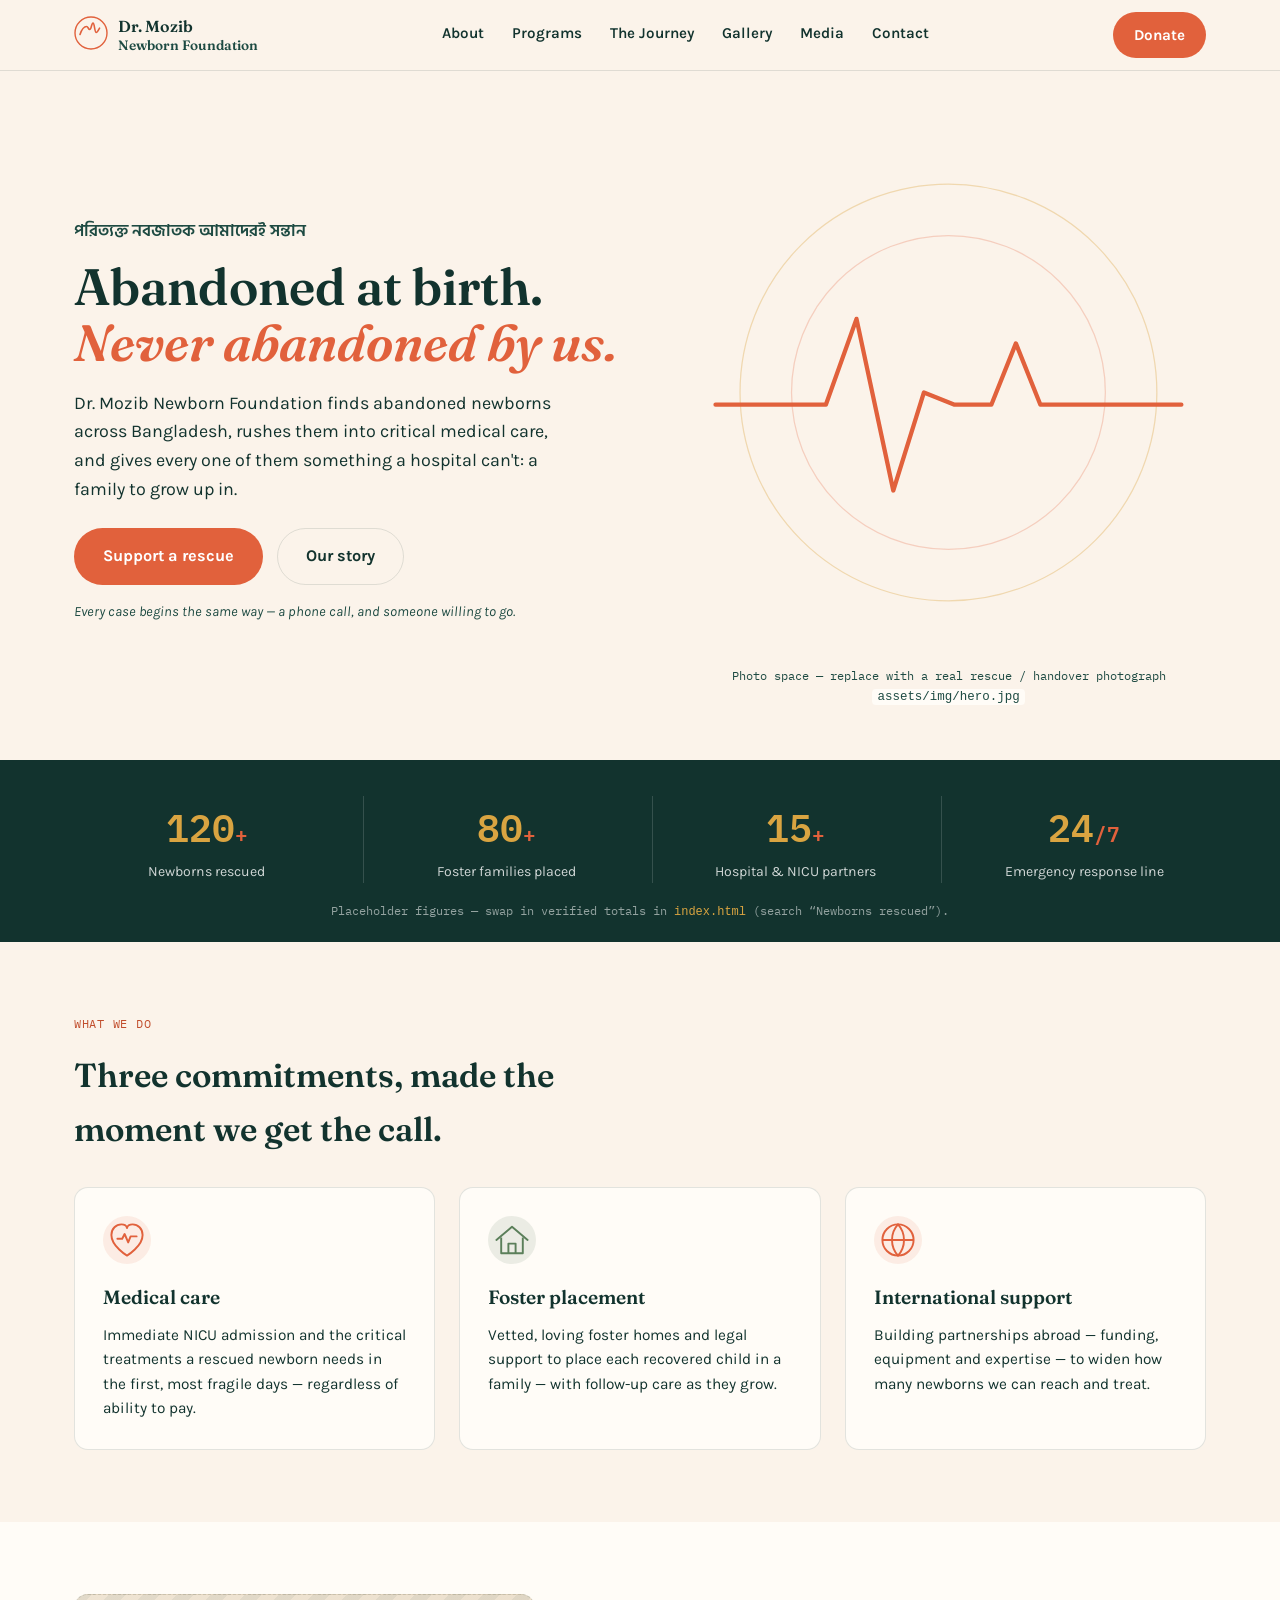
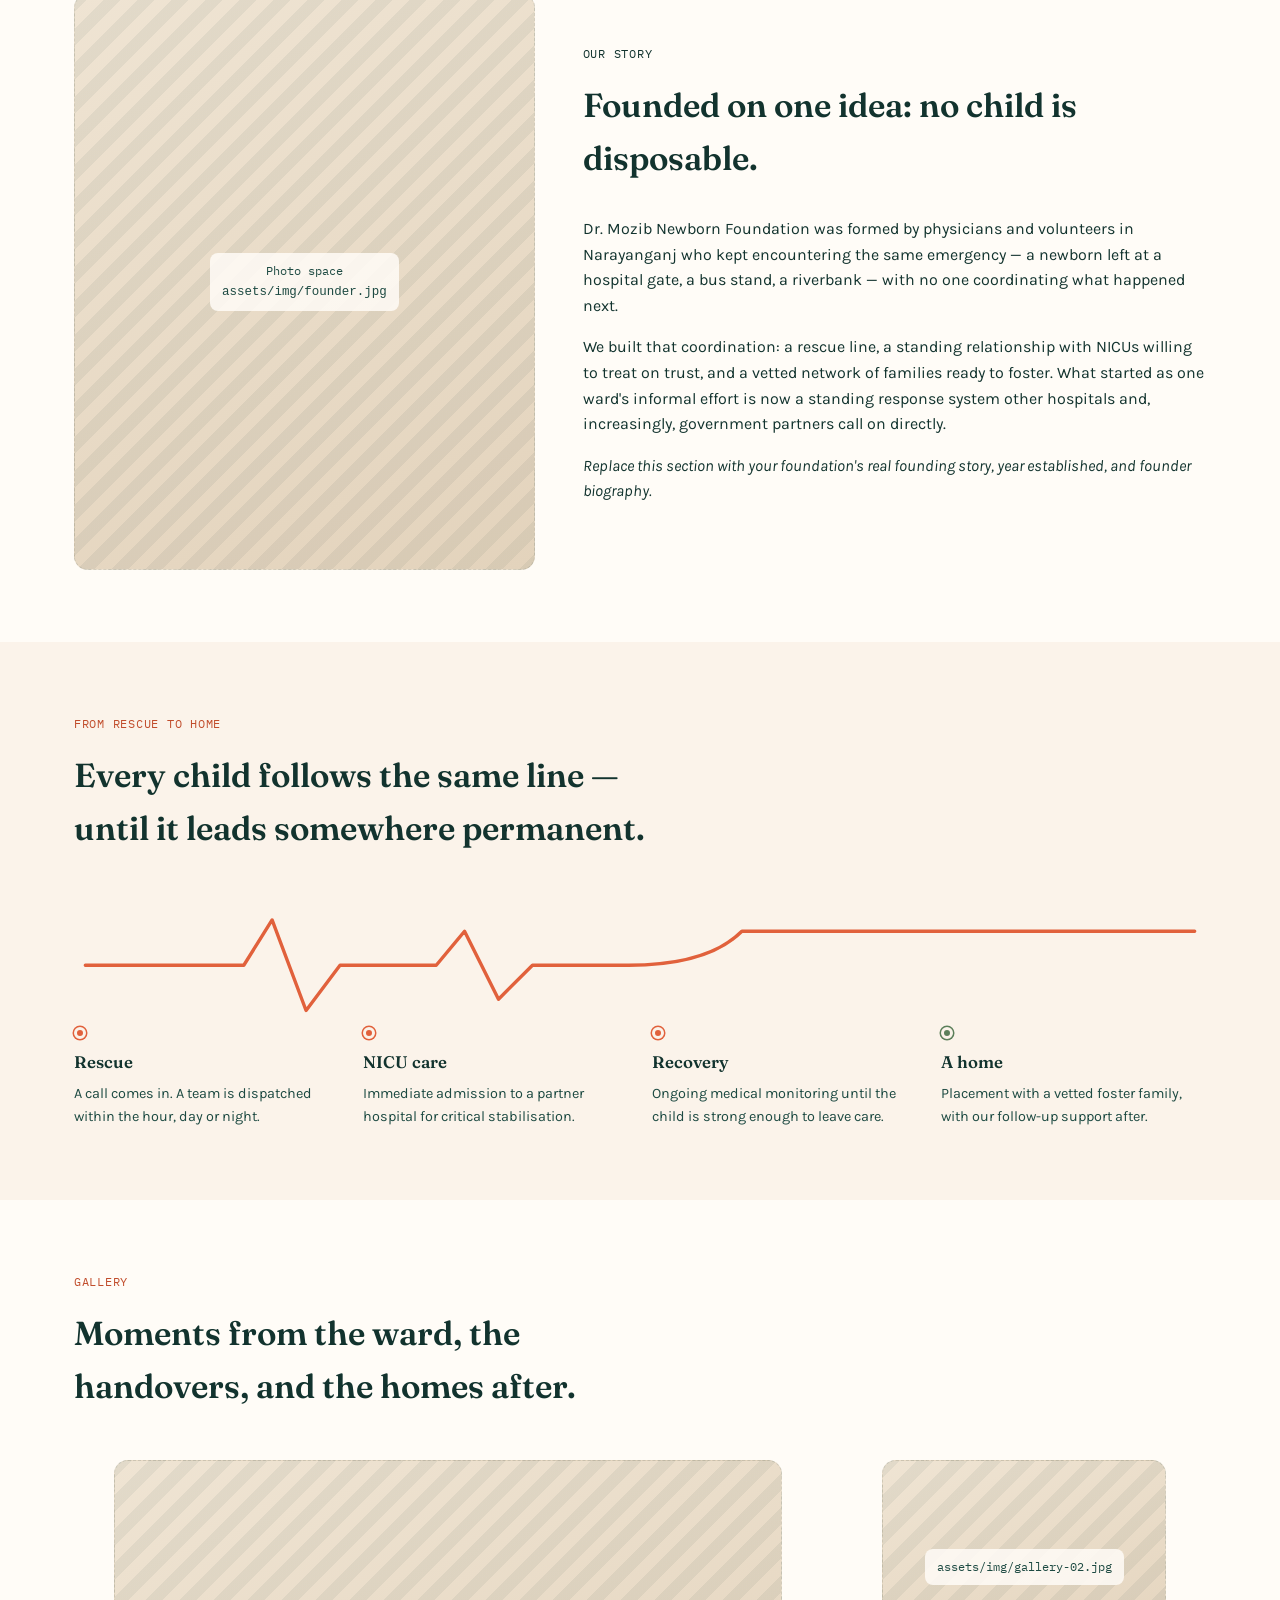
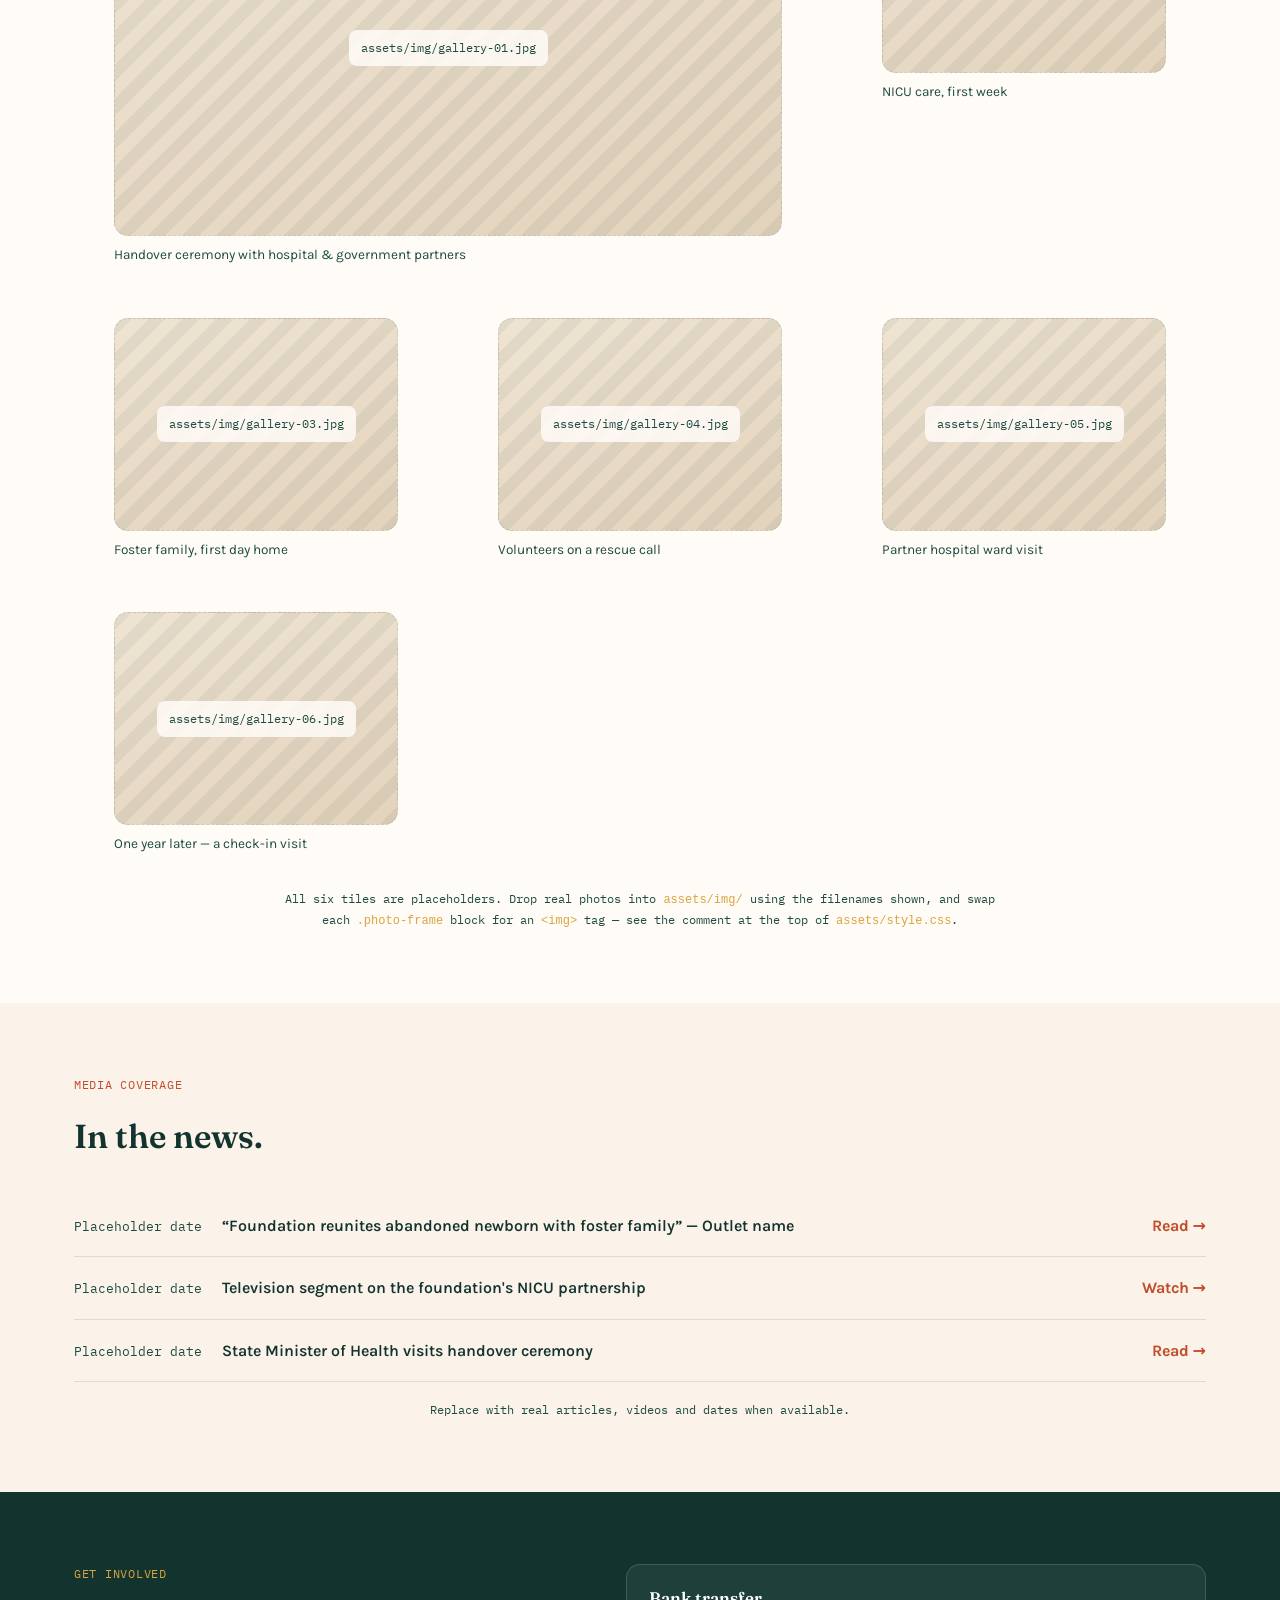
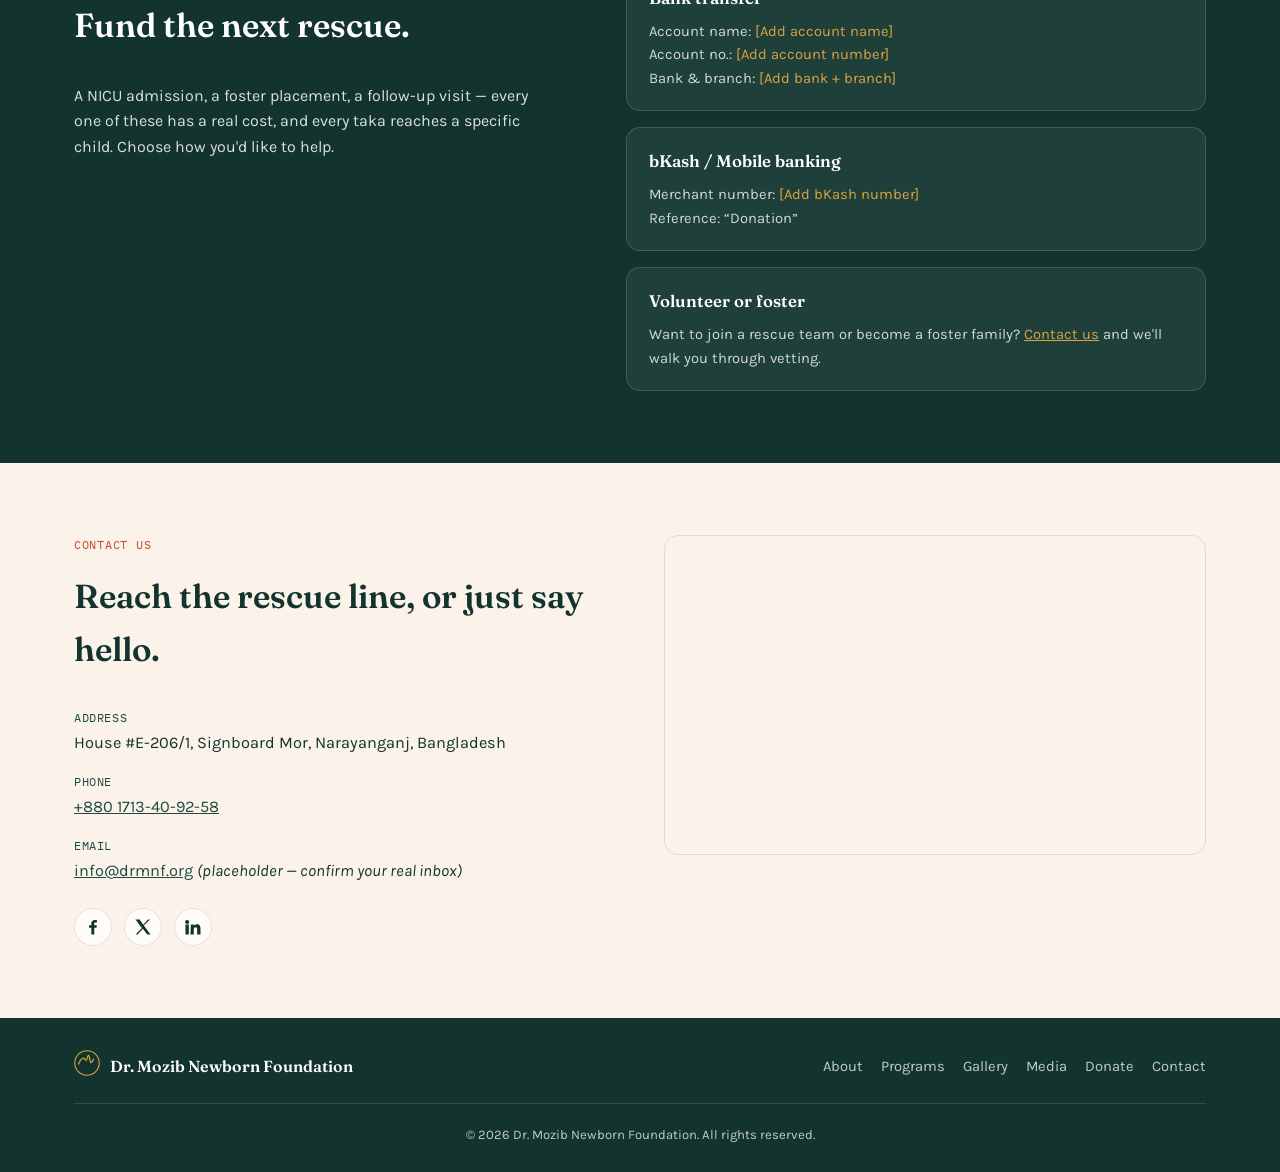
==== index.html @ 7a746a33 "Initial site for Dr. Mozib Newborn Foundation Static single-page site: hero, programs, story, rescue" ====
<!DOCTYPE html>
<html lang="en">
<head>
<meta charset="UTF-8">
<meta name="viewport" content="width=device-width, initial-scale=1.0">
<title>Dr. Mozib Newborn Foundation | Rescue. Care. Home.</title>
<meta name="description" content="Dr. Mozib Newborn Foundation rescues abandoned newborns in Bangladesh, provides critical medical care, and places every child with a loving foster family.">
<link rel="icon" href="data:image/svg+xml,<svg xmlns=%22http://www.w3.org/2000/svg%22 viewBox=%220 0 100 100%22><text y=%22.9em%22 font-size=%2290%22>💛</text></svg>">
<link rel="preconnect" href="https://fonts.googleapis.com">
<link rel="preconnect" href="https://fonts.gstatic.com" crossorigin>
<link href="https://fonts.googleapis.com/css2?family=Fraunces:ital,opsz,wght@0,9..144,400;0,9..144,500;0,9..144,600;1,9..144,500;1,9..144,600&family=Karla:wght@400;500;600;700&family=IBM+Plex+Mono:wght@500;600&family=Hind+Siliguri:wght@400;600&display=swap" rel="stylesheet">
<link rel="stylesheet" href="assets/style.css">
</head>
<body>

<a class="skip-link" href="#main">Skip to content</a>

<header class="site-header" id="top">
  <div class="wrap header-inner">
    <a class="brand" href="#top">
      <span class="brand-mark" aria-hidden="true">
        <svg width="34" height="34" viewBox="0 0 34 34" fill="none">
          <circle cx="17" cy="17" r="16" stroke="currentColor" stroke-width="1.4"/>
          <path d="M6 18.5c2-6 5-8 6.6-8 1.6 0 1.6 3 3.2 3s1.6-6.4 3.2-6.4 1.6 9.4 3.2 9.4c1.2 0 2-1.8 3.4-4.4" stroke="currentColor" stroke-width="1.6" stroke-linecap="round" stroke-linejoin="round" fill="none"/>
        </svg>
      </span>
      <span class="brand-text">Dr. Mozib<br><em>Newborn Foundation</em></span>
    </a>

    <nav class="main-nav" id="main-nav" aria-label="Primary">
      <a href="#about">About</a>
      <a href="#programs">Programs</a>
      <a href="#journey">The Journey</a>
      <a href="#gallery">Gallery</a>
      <a href="#press">Media</a>
      <a href="#contact">Contact</a>
    </nav>

    <div class="header-cta">
      <a href="#donate" class="btn btn-ember">Donate</a>
      <button class="nav-toggle" id="navToggle" aria-expanded="false" aria-controls="main-nav" aria-label="Toggle menu">
        <span></span><span></span><span></span>
      </button>
    </div>
  </div>
</header>

<main id="main">

  <!-- HERO -->
  <section class="hero">
    <div class="wrap hero-grid">
      <div class="hero-copy">
        <p class="eyebrow bn">পরিত্যক্ত নবজাতক আমাদেরই সন্তান</p>
        <h1>Abandoned at birth.<br><em>Never abandoned by us.</em></h1>
        <p class="hero-lede">
          Dr. Mozib Newborn Foundation finds abandoned newborns across Bangladesh,
          rushes them into critical medical care, and gives every one of them
          something a hospital can't: a family to grow up in.
        </p>
        <div class="hero-actions">
          <a href="#donate" class="btn btn-ember btn-lg">Support a rescue</a>
          <a href="#about" class="btn btn-ghost btn-lg">Our story</a>
        </div>
        <p class="hero-note">Every case begins the same way — a phone call, and someone willing to go.</p>
      </div>

      <div class="hero-art" aria-hidden="true">
        <svg class="pulse-art" viewBox="0 0 420 420" fill="none">
          <circle cx="210" cy="210" r="170" class="pulse-ring pulse-ring--outer"/>
          <circle cx="210" cy="210" r="128" class="pulse-ring pulse-ring--inner"/>
          <path class="pulse-line" d="M20 220 L110 220 L135 150 L165 290 L190 210 L215 220 L245 220 L265 170 L285 220 L400 220"
                fill="none" stroke-width="3.5" stroke-linecap="round" stroke-linejoin="round"/>
        </svg>
        <p class="art-caption">Photo space — replace with a real rescue / handover photograph<br><code>assets/img/hero.jpg</code></p>
      </div>
    </div>
  </section>

  <!-- STATS -->
  <section class="stats-band" aria-label="Impact so far">
    <div class="wrap stats-grid">
      <div class="stat">
        <span class="stat-num">120<small>+</small></span>
        <span class="stat-label">Newborns rescued</span>
      </div>
      <div class="stat">
        <span class="stat-num">80<small>+</small></span>
        <span class="stat-label">Foster families placed</span>
      </div>
      <div class="stat">
        <span class="stat-num">15<small>+</small></span>
        <span class="stat-label">Hospital &amp; NICU partners</span>
      </div>
      <div class="stat">
        <span class="stat-num">24<small>/7</small></span>
        <span class="stat-label">Emergency response line</span>
      </div>
    </div>
    <p class="stats-disclaimer">Placeholder figures — swap in verified totals in <code>index.html</code> (search “Newborns rescued”).</p>
  </section>

  <!-- PROGRAMS -->
  <section class="section" id="programs">
    <div class="wrap">
      <p class="eyebrow">What we do</p>
      <h2 class="section-title">Three commitments, made the moment we get the call.</h2>

      <div class="card-grid">
        <article class="card">
          <span class="card-icon" aria-hidden="true">
            <svg viewBox="0 0 40 40" fill="none"><path d="M20 33s-13-7.8-13-17.2C7 10.4 11 7 15.3 7c2.3 0 4.3 1.1 4.7 3 .4-1.9 2.4-3 4.7-3C29 7 33 10.4 33 15.8 33 25.2 20 33 20 33z" stroke="currentColor" stroke-width="1.6" stroke-linejoin="round"/><path d="M12 19h4l2-4 3 7 2-5h5" stroke="currentColor" stroke-width="1.6" stroke-linecap="round" stroke-linejoin="round"/></svg>
          </span>
          <h3>Medical care</h3>
          <p>Immediate NICU admission and the critical treatments a rescued newborn needs in the first, most fragile days — regardless of ability to pay.</p>
        </article>

        <article class="card card--foster">
          <span class="card-icon" aria-hidden="true">
            <svg viewBox="0 0 40 40" fill="none"><path d="M7 20 20 9l13 11" stroke="currentColor" stroke-width="1.6" stroke-linecap="round" stroke-linejoin="round"/><path d="M11 18v13h18V18" stroke="currentColor" stroke-width="1.6" stroke-linejoin="round"/><path d="M17 31v-8h6v8" stroke="currentColor" stroke-width="1.6" stroke-linejoin="round"/></svg>
          </span>
          <h3>Foster placement</h3>
          <p>Vetted, loving foster homes and legal support to place each recovered child in a family — with follow-up care as they grow.</p>
        </article>

        <article class="card">
          <span class="card-icon" aria-hidden="true">
            <svg viewBox="0 0 40 40" fill="none"><circle cx="20" cy="20" r="13" stroke="currentColor" stroke-width="1.6"/><path d="M7 20h26M20 7c3.3 3.6 5 8.1 5 13s-1.7 9.4-5 13c-3.3-3.6-5-8.1-5-13s1.7-9.4 5-13z" stroke="currentColor" stroke-width="1.6"/></svg>
          </span>
          <h3>International support</h3>
          <p>Building partnerships abroad — funding, equipment and expertise — to widen how many newborns we can reach and treat.</p>
        </article>
      </div>
    </div>
  </section>

  <!-- ABOUT -->
  <section class="section section--tint" id="about">
    <div class="wrap about-grid">
      <div class="about-art" aria-hidden="true">
        <div class="photo-frame">
          <span class="photo-frame-label">Photo space<br><code>assets/img/founder.jpg</code></span>
        </div>
      </div>
      <div class="about-copy">
        <p class="eyebrow">Our story</p>
        <h2 class="section-title">Founded on one idea: no child is disposable.</h2>
        <p>Dr. Mozib Newborn Foundation was formed by physicians and volunteers in Narayanganj who kept
          encountering the same emergency — a newborn left at a hospital gate, a bus stand, a riverbank —
          with no one coordinating what happened next.</p>
        <p>We built that coordination: a rescue line, a standing relationship with NICUs willing to treat
          on trust, and a vetted network of families ready to foster. What started as one ward's informal
          effort is now a standing response system other hospitals and, increasingly, government partners
          call on directly.</p>
        <p><em>Replace this section with your foundation's real founding story, year established, and
          founder biography.</em></p>
      </div>
    </div>
  </section>

  <!-- THE JOURNEY (signature element) -->
  <section class="section journey" id="journey">
    <div class="wrap">
      <p class="eyebrow">From rescue to home</p>
      <h2 class="section-title">Every child follows the same line — until it leads somewhere permanent.</h2>
    </div>

    <div class="journey-rail-wrap wrap">
      <svg class="journey-rail" id="journeyRail" viewBox="0 0 1000 140" preserveAspectRatio="none" aria-hidden="true">
        <path id="journeyPath" d="M10 70
          L 150 70
          L 175 30 L 205 110 L 235 70
          L 320 70
          L 345 40 L 375 100 L 405 70
          L 490 70
          Q 560 70 590 40
          L 990 40"
          fill="none" stroke-width="3" stroke-linecap="round" stroke-linejoin="round"/>
      </svg>

      <ol class="journey-steps">
        <li class="journey-step" data-step="1">
          <span class="journey-dot"></span>
          <h3>Rescue</h3>
          <p>A call comes in. A team is dispatched within the hour, day or night.</p>
        </li>
        <li class="journey-step" data-step="2">
          <span class="journey-dot"></span>
          <h3>NICU care</h3>
          <p>Immediate admission to a partner hospital for critical stabilisation.</p>
        </li>
        <li class="journey-step" data-step="3">
          <span class="journey-dot"></span>
          <h3>Recovery</h3>
          <p>Ongoing medical monitoring until the child is strong enough to leave care.</p>
        </li>
        <li class="journey-step journey-step--home" data-step="4">
          <span class="journey-dot"></span>
          <h3>A home</h3>
          <p>Placement with a vetted foster family, with our follow-up support after.</p>
        </li>
      </ol>
    </div>
  </section>

  <!-- GALLERY -->
  <section class="section section--tint" id="gallery">
    <div class="wrap">
      <p class="eyebrow">Gallery</p>
      <h2 class="section-title">Moments from the ward, the handovers, and the homes after.</h2>

      <div class="gallery-grid">
        <figure class="gallery-item gallery-item--wide">
          <div class="photo-frame"><span class="photo-frame-label">assets/img/gallery-01.jpg</span></div>
          <figcaption>Handover ceremony with hospital &amp; government partners</figcaption>
        </figure>
        <figure class="gallery-item">
          <div class="photo-frame"><span class="photo-frame-label">assets/img/gallery-02.jpg</span></div>
          <figcaption>NICU care, first week</figcaption>
        </figure>
        <figure class="gallery-item">
          <div class="photo-frame"><span class="photo-frame-label">assets/img/gallery-03.jpg</span></div>
          <figcaption>Foster family, first day home</figcaption>
        </figure>
        <figure class="gallery-item">
          <div class="photo-frame"><span class="photo-frame-label">assets/img/gallery-04.jpg</span></div>
          <figcaption>Volunteers on a rescue call</figcaption>
        </figure>
        <figure class="gallery-item">
          <div class="photo-frame"><span class="photo-frame-label">assets/img/gallery-05.jpg</span></div>
          <figcaption>Partner hospital ward visit</figcaption>
        </figure>
        <figure class="gallery-item">
          <div class="photo-frame"><span class="photo-frame-label">assets/img/gallery-06.jpg</span></div>
          <figcaption>One year later — a check-in visit</figcaption>
        </figure>
      </div>
      <p class="stats-disclaimer">All six tiles are placeholders. Drop real photos into <code>assets/img/</code>
        using the filenames shown, and swap each <code>.photo-frame</code> block for an <code>&lt;img&gt;</code> tag —
        see the comment at the top of <code>assets/style.css</code>.</p>
    </div>
  </section>

  <!-- MEDIA / PRESS -->
  <section class="section" id="press">
    <div class="wrap">
      <p class="eyebrow">Media coverage</p>
      <h2 class="section-title">In the news.</h2>

      <ul class="press-list">
        <li class="press-item">
          <span class="press-date">Placeholder date</span>
          <span class="press-title">“Foundation reunites abandoned newborn with foster family” — Outlet name</span>
          <a href="#" class="press-link">Read →</a>
        </li>
        <li class="press-item">
          <span class="press-date">Placeholder date</span>
          <span class="press-title">Television segment on the foundation's NICU partnership</span>
          <a href="#" class="press-link">Watch →</a>
        </li>
        <li class="press-item">
          <span class="press-date">Placeholder date</span>
          <span class="press-title">State Minister of Health visits handover ceremony</span>
          <a href="#" class="press-link">Read →</a>
        </li>
      </ul>
      <p class="stats-disclaimer">Replace with real articles, videos and dates when available.</p>
    </div>
  </section>

  <!-- DONATE -->
  <section class="donate-band" id="donate">
    <div class="wrap donate-grid">
      <div>
        <p class="eyebrow eyebrow--light">Get involved</p>
        <h2 class="section-title section-title--light">Fund the next rescue.</h2>
        <p class="donate-copy">A NICU admission, a foster placement, a follow-up visit — every one of these
          has a real cost, and every taka reaches a specific child. Choose how you'd like to help.</p>
      </div>
      <div class="donate-options">
        <div class="donate-card">
          <h3>Bank transfer</h3>
          <p>Account name: <em>[Add account name]</em><br>
             Account no.: <em>[Add account number]</em><br>
             Bank &amp; branch: <em>[Add bank + branch]</em></p>
        </div>
        <div class="donate-card">
          <h3>bKash / Mobile banking</h3>
          <p>Merchant number: <em>[Add bKash number]</em><br>
             Reference: “Donation”</p>
        </div>
        <div class="donate-card">
          <h3>Volunteer or foster</h3>
          <p>Want to join a rescue team or become a foster family? <a href="#contact">Contact us</a> and we'll walk you through vetting.</p>
        </div>
      </div>
    </div>
  </section>

  <!-- CONTACT -->
  <section class="section" id="contact">
    <div class="wrap contact-grid">
      <div>
        <p class="eyebrow">Contact us</p>
        <h2 class="section-title">Reach the rescue line, or just say hello.</h2>

        <dl class="contact-list">
          <div>
            <dt>Address</dt>
            <dd>House #E-206/1, Signboard Mor, Narayanganj, Bangladesh</dd>
          </div>
          <div>
            <dt>Phone</dt>
            <dd><a href="tel:+8801713409258">+880 1713-40-92-58</a></dd>
          </div>
          <div>
            <dt>Email</dt>
            <dd><a href="mailto:info@drmnf.org">info@drmnf.org</a> <em>(placeholder — confirm your real inbox)</em></dd>
          </div>
        </dl>

        <div class="social-row" aria-label="Social media">
          <a href="#" aria-label="Facebook" class="social-icon"><svg viewBox="0 0 24 24" width="20" height="20"><path fill="currentColor" d="M13.5 21v-8h2.7l.4-3.1h-3.1V8c0-.9.25-1.5 1.55-1.5H16.7V3.7C16.4 3.66 15.4 3.6 14.2 3.6c-2.5 0-4.2 1.5-4.2 4.3V9.9H7.3V13h2.7v8h3.5z"/></svg></a>
          <a href="#" aria-label="Twitter / X" class="social-icon"><svg viewBox="0 0 24 24" width="20" height="20"><path fill="currentColor" d="M3 3l7.6 10.1L3.2 21h2.3l6.4-6.9L17 21h4l-8-10.7L20.4 3h-2.3l-5.9 6.4L8 3H3z"/></svg></a>
          <a href="#" aria-label="LinkedIn" class="social-icon"><svg viewBox="0 0 24 24" width="20" height="20"><path fill="currentColor" d="M4.98 3.5a2.5 2.5 0 11-.02 5 2.5 2.5 0 01.02-5zM3 9h4v12H3zM9.5 9H13v1.7h.05c.5-.9 1.7-1.9 3.5-1.9 3.7 0 4.45 2.4 4.45 5.6V21h-4v-5.7c0-1.35-.02-3.1-1.9-3.1-1.9 0-2.2 1.5-2.2 3v5.8h-4z"/></svg></a>
        </div>
      </div>

      <div class="map-frame">
        <iframe title="Map location" loading="lazy"
          src="https://www.openstreetmap.org/export/embed.html?bbox=90.48%2C23.60%2C90.52%2C23.64&layer=mapnik"
          style="border:0;width:100%;height:100%;"></iframe>
      </div>
    </div>
  </section>

</main>

<footer class="site-footer">
  <div class="wrap footer-inner">
    <div class="footer-brand">
      <span class="brand-mark" aria-hidden="true">
        <svg width="26" height="26" viewBox="0 0 34 34" fill="none">
          <circle cx="17" cy="17" r="16" stroke="currentColor" stroke-width="1.4"/>
          <path d="M6 18.5c2-6 5-8 6.6-8 1.6 0 1.6 3 3.2 3s1.6-6.4 3.2-6.4 1.6 9.4 3.2 9.4c1.2 0 2-1.8 3.4-4.4" stroke="currentColor" stroke-width="1.6" stroke-linecap="round" stroke-linejoin="round" fill="none"/>
        </svg>
      </span>
      <span>Dr. Mozib Newborn Foundation</span>
    </div>
    <nav class="footer-nav" aria-label="Footer">
      <a href="#about">About</a>
      <a href="#programs">Programs</a>
      <a href="#gallery">Gallery</a>
      <a href="#press">Media</a>
      <a href="#donate">Donate</a>
      <a href="#contact">Contact</a>
    </nav>
    <p class="footer-copy">© <span id="year"></span> Dr. Mozib Newborn Foundation. All rights reserved.</p>
  </div>
</footer>

<script src="assets/main.js"></script>
</body>
</html>
---- assets/style.css ----
/*
  Dr. Mozib Newborn Foundation — stylesheet
  ------------------------------------------------------------
  To swap a placeholder photo for a real one:
    1. Put the image file in assets/img/ using the filename shown
       in the placeholder label (e.g. assets/img/gallery-01.jpg).
    2. In index.html, replace the whole
         <div class="photo-frame"><span class="photo-frame-label">...</span></div>
       block with:
         <img src="assets/img/gallery-01.jpg" alt="Describe the photo">
    3. Delete the now-unused .photo-frame rules below if you like —
       harmless to leave them in.
  ------------------------------------------------------------
*/

:root {
  /* Color */
  --paper:      #FBF3EA;   /* warm ivory ground */
  --paper-2:    #FFFCF7;   /* card surface, slightly lighter */
  --ink:        #12332E;   /* deep teal — nav, footer, headings */
  --ink-2:      #1D4A42;   /* lighter teal — hover / secondary */
  --ember:      #E1613C;   /* coral — primary CTA */
  --ember-dark: #C14D2C;   /* CTA hover */
  --dawn:       #D9A441;   /* gold — dividers, small highlights */
  --foster:     #5B7F5A;   /* green — used only for foster/family content */
  --charcoal:   #22201D;   /* body text */
  --line:       rgba(18,51,46,0.12);

  /* Type */
  --font-display: 'Fraunces', 'Iowan Old Style', Georgia, serif;
  --font-body: 'Karla', 'Segoe UI', system-ui, sans-serif;
  --font-bn: 'Hind Siliguri', 'Karla', sans-serif;
  --font-mono: 'IBM Plex Mono', ui-monospace, monospace;

  --radius: 14px;
  color-scheme: light;
}

/* ---------- Reset-ish ---------- */
* { box-sizing: border-box; }
html { scroll-behavior: smooth; }
@media (prefers-reduced-motion: reduce) {
  html { scroll-behavior: auto; }
  * { animation-duration: 0.001ms !important; animation-iteration-count: 1 !important; transition-duration: 0.001ms !important; scroll-behavior: auto !important; }
}

body {
  margin: 0;
  background: var(--paper);
  color: var(--charcoal);
  font-family: var(--font-body);
  font-size: 16px;
  line-height: 1.6;
  -webkit-font-smoothing: antialiased;
}

h1, h2, h3 { font-family: var(--font-display); color: var(--ink); margin: 0 0 0.5em; font-weight: 600; }
p { margin: 0 0 1em; }
a { color: var(--ink-2); }
em { font-style: italic; }
img { max-width: 100%; display: block; }

.wrap {
  max-width: 1180px;
  margin: 0 auto;
  padding-inline: 24px;
}

.skip-link {
  position: absolute; left: -999px; top: 0;
  background: var(--ink); color: #fff; padding: 10px 16px; z-index: 200;
}
.skip-link:focus { left: 16px; top: 16px; }

:focus-visible {
  outline: 2.5px solid var(--ember);
  outline-offset: 3px;
}

/* ---------- Buttons ---------- */
.btn {
  display: inline-flex; align-items: center; gap: 8px;
  padding: 10px 20px;
  border-radius: 999px;
  font-family: var(--font-body);
  font-weight: 700;
  font-size: 0.95rem;
  text-decoration: none;
  border: 1.5px solid transparent;
  transition: background 0.18s ease, color 0.18s ease, border-color 0.18s ease, transform 0.18s ease;
}
.btn-lg { padding: 14px 28px; font-size: 1.02rem; }
.btn-ember { background: var(--ember); color: #fff; }
.btn-ember:hover { background: var(--ember-dark); transform: translateY(-1px); }
.btn-ghost { background: transparent; color: var(--ink); border-color: var(--line); }
.btn-ghost:hover { border-color: var(--ink); }

/* ---------- Header ---------- */
.site-header {
  position: sticky; top: 0; z-index: 100;
  background: rgba(251,243,234,0.9);
  backdrop-filter: blur(8px);
  border-bottom: 1px solid var(--line);
}
.header-inner {
  display: flex; align-items: center; justify-content: space-between;
  padding-block: 12px;
  gap: 20px;
}
.brand {
  display: flex; align-items: center; gap: 10px;
  text-decoration: none; color: var(--ink);
  font-family: var(--font-display); font-weight: 600; line-height: 1.15;
}
.brand-mark { color: var(--ember); flex-shrink: 0; }
.brand-text em { font-style: normal; color: var(--ink-2); font-size: 0.85em; }

.main-nav { display: flex; gap: 28px; }
.main-nav a {
  text-decoration: none; color: var(--ink);
  font-weight: 600; font-size: 0.95rem;
  position: relative; padding-bottom: 4px;
}
.main-nav a::after {
  content: ""; position: absolute; left: 0; right: 100%; bottom: 0;
  height: 2px; background: var(--dawn);
  transition: right 0.2s ease;
}
.main-nav a:hover::after { right: 0; }

.header-cta { display: flex; align-items: center; gap: 14px; }
.nav-toggle {
  display: none; flex-direction: column; justify-content: center; gap: 5px;
  width: 38px; height: 38px; border-radius: 8px;
  border: 1.5px solid var(--line); background: transparent; cursor: pointer;
}
.nav-toggle span { display: block; height: 2px; background: var(--ink); border-radius: 2px; }

/* ---------- Hero ---------- */
.hero { padding-block: 64px 40px; }
.hero-grid {
  display: grid; grid-template-columns: 1.05fr 0.95fr;
  gap: 48px; align-items: center;
}
.eyebrow {
  font-family: var(--font-mono); font-size: 0.78rem;
  letter-spacing: 0.06em; text-transform: uppercase;
  color: var(--ember-dark); margin: 0 0 14px;
}
.eyebrow.bn { font-family: var(--font-bn); text-transform: none; letter-spacing: 0; font-size: 1.05rem; color: var(--ink-2); font-weight: 600; }
.eyebrow--light { color: var(--dawn); }

.hero-copy h1 {
  font-size: clamp(2.1rem, 4vw, 3.4rem);
  line-height: 1.08; margin-bottom: 20px;
}
.hero-copy h1 em { font-style: italic; color: var(--ember); }
.hero-lede { font-size: 1.12rem; max-width: 46ch; color: var(--ink); }
.hero-actions { display: flex; gap: 14px; flex-wrap: wrap; margin: 24px 0 16px; }
.hero-note { font-size: 0.88rem; color: var(--ink-2); font-style: italic; }

.hero-art { position: relative; }
.pulse-art { width: 100%; height: auto; color: var(--ink); }
.pulse-ring { stroke: var(--dawn); opacity: 0.35; }
.pulse-ring--inner { stroke: var(--ember); opacity: 0.25; }
.pulse-line { stroke: var(--ember); }
.art-caption {
  text-align: center; font-size: 0.78rem; color: var(--ink-2);
  margin-top: 8px; font-family: var(--font-mono);
}
.art-caption code { background: var(--paper-2); padding: 1px 5px; border-radius: 4px; }

/* ---------- Stats ---------- */
.stats-band { background: var(--ink); color: #fff; padding-block: 36px 20px; }
.stats-grid {
  display: grid; grid-template-columns: repeat(4, 1fr);
  gap: 24px; text-align: center;
}
.stat { border-left: 1px solid rgba(255,255,255,0.15); padding-left: 20px; }
.stat:first-child { border-left: none; padding-left: 0; }
.stat-num {
  display: block; font-family: var(--font-mono); font-weight: 600;
  font-size: clamp(1.8rem, 3vw, 2.4rem); color: var(--dawn);
}
.stat-num small { font-size: 0.55em; color: var(--ember); }
.stat-label { font-size: 0.88rem; color: rgba(255,255,255,0.8); }
.stats-disclaimer {
  text-align: center; font-size: 0.75rem; color: rgba(255,255,255,0.55);
  margin: 18px auto 0; max-width: 720px; font-family: var(--font-mono);
}
.stats-disclaimer code { color: var(--dawn); }
.section .stats-disclaimer, .section--tint .stats-disclaimer {
  color: var(--ink-2);
}

/* ---------- Sections ---------- */
.section { padding-block: 72px; }
.section--tint { background: var(--paper-2); }
.section-title {
  font-size: clamp(1.6rem, 2.6vw, 2.2rem);
  max-width: 26ch; margin-bottom: 32px;
}
.section-title--light { color: #fff; }

/* ---------- Program cards ---------- */
.card-grid {
  display: grid; grid-template-columns: repeat(3, 1fr); gap: 24px;
}
.card {
  background: var(--paper-2);
  border: 1px solid var(--line);
  border-radius: var(--radius);
  padding: 28px;
}
.card-icon {
  display: inline-flex; align-items: center; justify-content: center;
  width: 48px; height: 48px; border-radius: 50%;
  background: rgba(225,97,60,0.1); color: var(--ember);
  margin-bottom: 18px;
}
.card--foster .card-icon { background: rgba(91,127,90,0.12); color: var(--foster); }
.card h3 { font-size: 1.2rem; margin-bottom: 10px; }
.card p { color: var(--ink); font-size: 0.96rem; margin: 0; }

/* ---------- About ---------- */
.about-grid {
  display: grid; grid-template-columns: 0.85fr 1.15fr;
  gap: 48px; align-items: center;
}
.photo-frame {
  aspect-ratio: 4/5; border-radius: var(--radius);
  background:
    repeating-linear-gradient(135deg, rgba(18,51,46,0.06) 0 12px, transparent 12px 24px),
    linear-gradient(160deg, #EFE4D3, #E3D3BC);
  border: 1px dashed var(--line);
  display: flex; align-items: center; justify-content: center;
  text-align: center; padding: 20px;
}
.photo-frame-label {
  font-family: var(--font-mono); font-size: 0.78rem; color: var(--ink-2);
  background: rgba(255,252,247,0.85); padding: 8px 12px; border-radius: 8px;
}
.about-copy p { color: var(--ink); }

/* ---------- Journey (signature element) ---------- */
.journey { overflow: hidden; }
.journey-rail-wrap { position: relative; margin-top: 20px; }
.journey-rail { width: 100%; height: auto; display: block; color: var(--ink); }
.journey-rail path {
  stroke: var(--ember);
  stroke-dasharray: 1400;
  stroke-dashoffset: 1400;
  transition: stroke-dashoffset 1.6s cubic-bezier(.2,.7,.2,1);
}
.journey-rail.is-visible path { stroke-dashoffset: 0; }

.journey-steps {
  list-style: none; margin: -18px 0 0; padding: 0;
  display: grid; grid-template-columns: repeat(4, 1fr); gap: 24px;
}
.journey-step { position: relative; padding-top: 22px; }
.journey-dot {
  position: absolute; top: 0; left: 0;
  width: 12px; height: 12px; border-radius: 50%;
  background: var(--ember); border: 3px solid var(--paper);
  box-shadow: 0 0 0 1.5px var(--ember);
}
.journey-step--home .journey-dot { background: var(--foster); box-shadow: 0 0 0 1.5px var(--foster); }
.journey-step h3 { font-size: 1.05rem; margin-bottom: 6px; }
.journey-step p { font-size: 0.9rem; color: var(--ink-2); margin: 0; }

/* ---------- Gallery ---------- */
.gallery-grid {
  display: grid; grid-template-columns: repeat(3, 1fr); gap: 20px;
}
.gallery-item .photo-frame { aspect-ratio: 4/3; }
.gallery-item--wide { grid-column: span 2; }
.gallery-item--wide .photo-frame { aspect-ratio: 16/9; }
.gallery-item figcaption { font-size: 0.85rem; color: var(--ink-2); margin-top: 8px; }

/* ---------- Press ---------- */
.press-list { list-style: none; margin: 0; padding: 0; }
.press-item {
  display: flex; align-items: baseline; gap: 18px;
  padding: 18px 0; border-bottom: 1px solid var(--line);
  flex-wrap: wrap;
}
.press-date { font-family: var(--font-mono); font-size: 0.8rem; color: var(--ink-2); min-width: 130px; }
.press-title { flex: 1; min-width: 220px; color: var(--ink); font-weight: 600; }
.press-link { text-decoration: none; font-weight: 700; color: var(--ember-dark); white-space: nowrap; }

/* ---------- Donate ---------- */
.donate-band { background: var(--ink); color: #fff; padding-block: 72px; }
.donate-grid { display: grid; grid-template-columns: 1fr 1.15fr; gap: 48px; }
.donate-copy { color: rgba(255,255,255,0.85); max-width: 46ch; }
.donate-options { display: grid; gap: 16px; }
.donate-card {
  background: rgba(255,255,255,0.06);
  border: 1px solid rgba(255,255,255,0.15);
  border-radius: var(--radius);
  padding: 20px 22px;
}
.donate-card h3 { color: #fff; font-size: 1.05rem; margin-bottom: 8px; }
.donate-card p { color: rgba(255,255,255,0.8); font-size: 0.92rem; margin: 0; }
.donate-card a { color: var(--dawn); }
.donate-card em { color: var(--dawn); font-style: normal; }

/* ---------- Contact ---------- */
.contact-grid { display: grid; grid-template-columns: 1fr 1fr; gap: 48px; align-items: start; }
.contact-list { margin: 0 0 24px; }
.contact-list > div { margin-bottom: 16px; }
.contact-list dt { font-family: var(--font-mono); font-size: 0.78rem; text-transform: uppercase; letter-spacing: 0.05em; color: var(--ink-2); }
.contact-list dd { margin: 2px 0 0; font-size: 1.02rem; color: var(--ink); }
.social-row { display: flex; gap: 12px; }
.social-icon {
  display: inline-flex; align-items: center; justify-content: center;
  width: 38px; height: 38px; border-radius: 50%;
  background: var(--paper-2); border: 1px solid var(--line); color: var(--ink);
  text-decoration: none;
}
.social-icon:hover { background: var(--ember); color: #fff; border-color: var(--ember); }
.map-frame {
  border-radius: var(--radius); overflow: hidden;
  border: 1px solid var(--line); min-height: 320px;
}

/* ---------- Footer ---------- */
.site-footer { background: var(--ink); color: rgba(255,255,255,0.75); padding-block: 32px; }
.footer-inner { display: flex; align-items: center; justify-content: space-between; gap: 20px; flex-wrap: wrap; }
.footer-brand { display: flex; align-items: center; gap: 10px; color: #fff; font-family: var(--font-display); font-weight: 600; }
.footer-brand .brand-mark { color: var(--dawn); }
.footer-nav { display: flex; gap: 18px; flex-wrap: wrap; }
.footer-nav a { color: rgba(255,255,255,0.75); text-decoration: none; font-size: 0.92rem; }
.footer-nav a:hover { color: #fff; }
.footer-copy { font-size: 0.82rem; margin: 0; width: 100%; text-align: center; padding-top: 20px; border-top: 1px solid rgba(255,255,255,0.12); }

/* ---------- Responsive ---------- */
@media (max-width: 900px) {
  .main-nav { display: none; }
  .nav-toggle { display: flex; }
  .site-header.nav-open .main-nav {
    display: flex; flex-direction: column; gap: 0;
    position: absolute; top: 100%; left: 0; right: 0;
    background: var(--paper); border-bottom: 1px solid var(--line);
    padding: 8px 24px 16px;
  }
  .site-header.nav-open .main-nav a { padding: 10px 0; border-bottom: 1px solid var(--line); }

  .hero-grid, .about-grid, .donate-grid, .contact-grid { grid-template-columns: 1fr; }
  .about-art { order: -1; max-width: 320px; }
  .stats-grid { grid-template-columns: repeat(2, 1fr); gap: 28px 16px; }
  .stat { border-left: none; padding-left: 0; }
  .card-grid { grid-template-columns: 1fr; }
  .journey-steps { grid-template-columns: repeat(2, 1fr); }
  .gallery-grid { grid-template-columns: repeat(2, 1fr); }
  .gallery-item--wide { grid-column: span 2; }
}

@media (max-width: 520px) {
  .wrap { padding-inline: 18px; }
  .journey-steps { grid-template-columns: 1fr; }
  .gallery-grid { grid-template-columns: 1fr; }
  .gallery-item--wide { grid-column: span 1; }
  .press-item { flex-direction: column; gap: 4px; }
  .stats-grid { grid-template-columns: 1fr 1fr; }
}
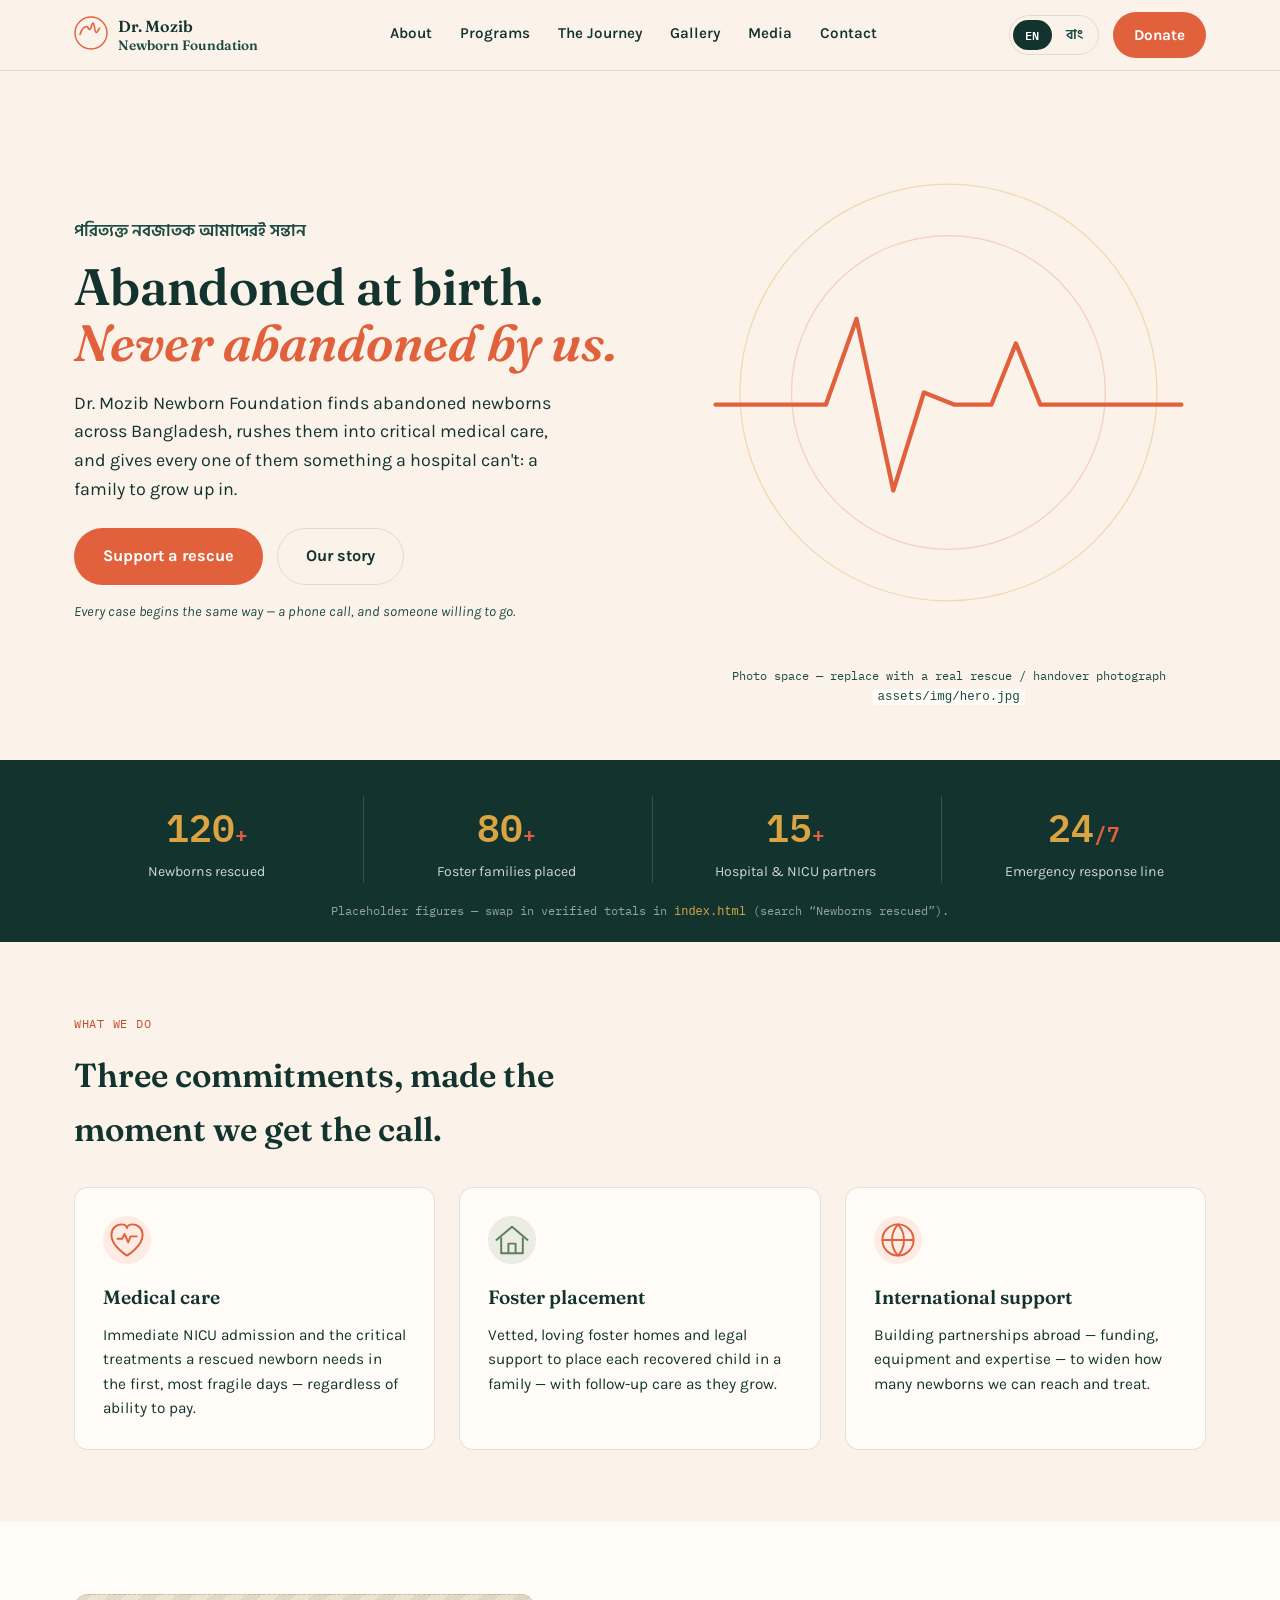
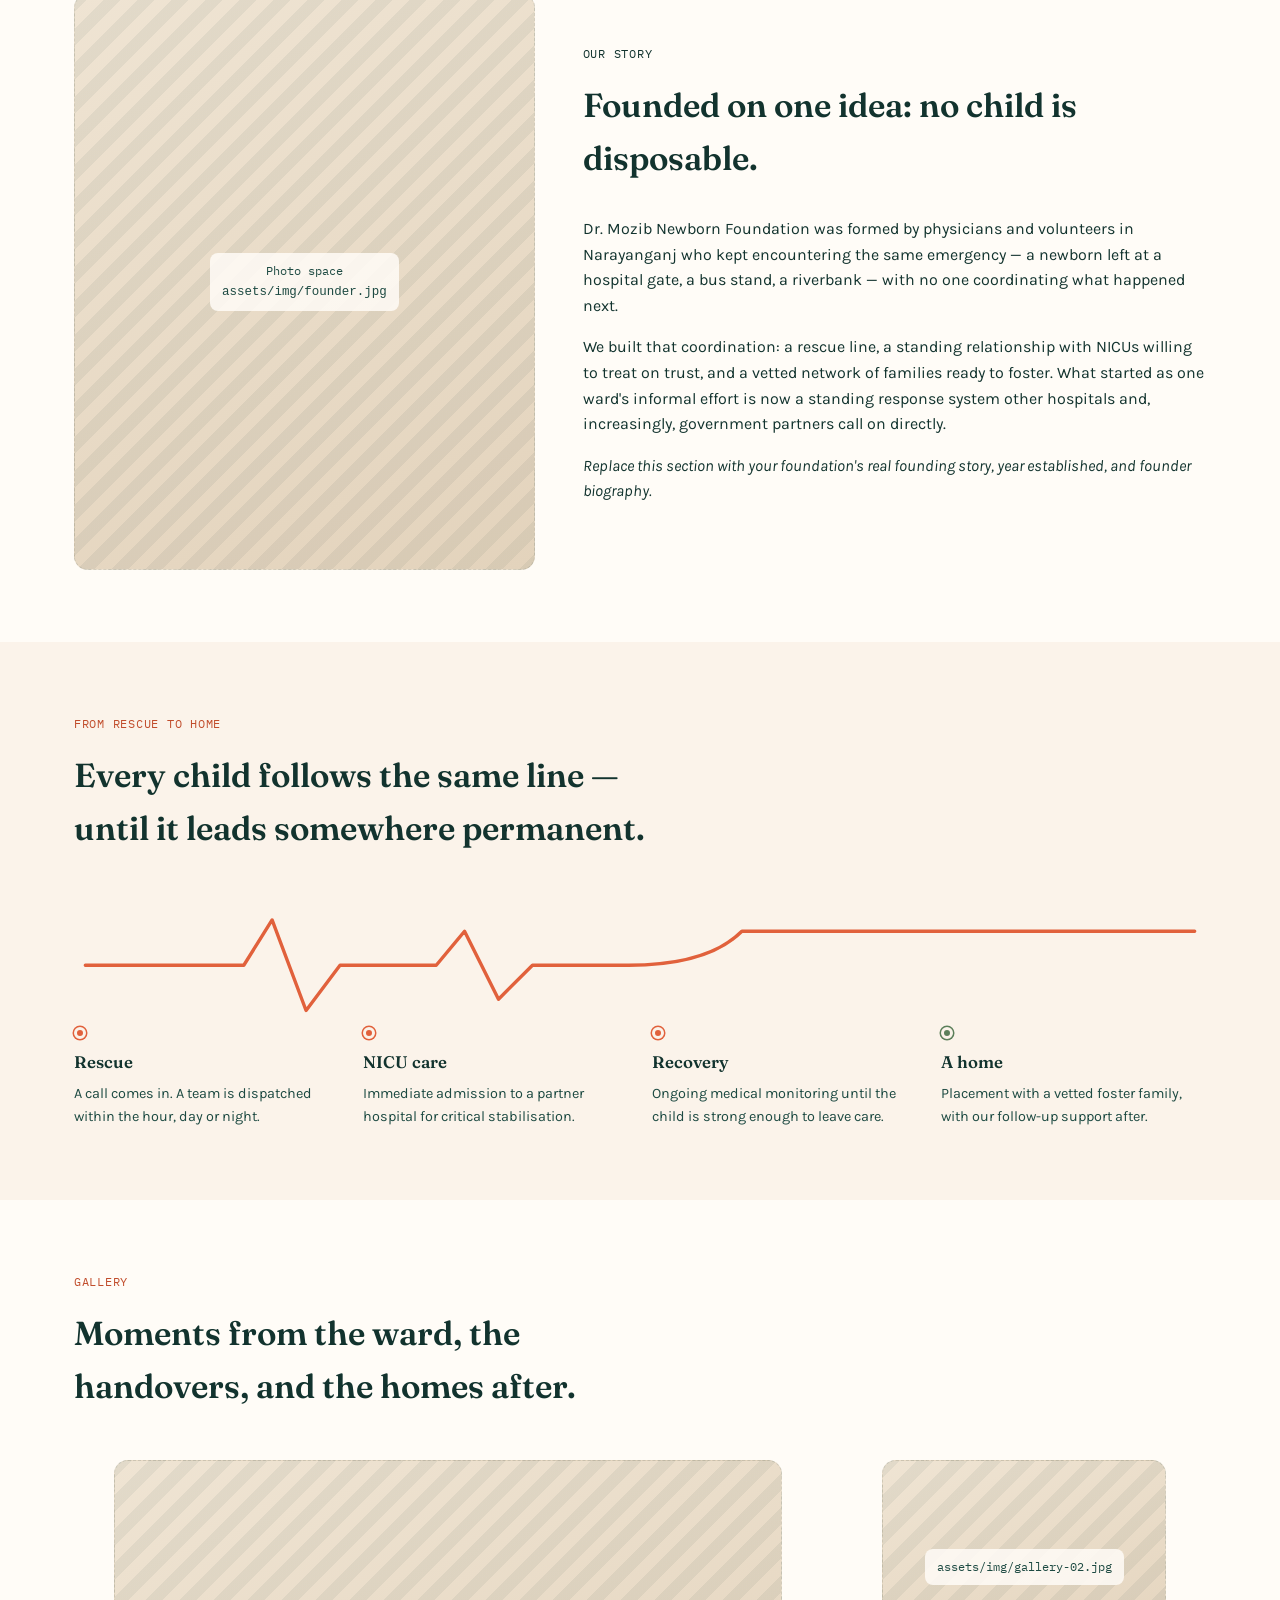
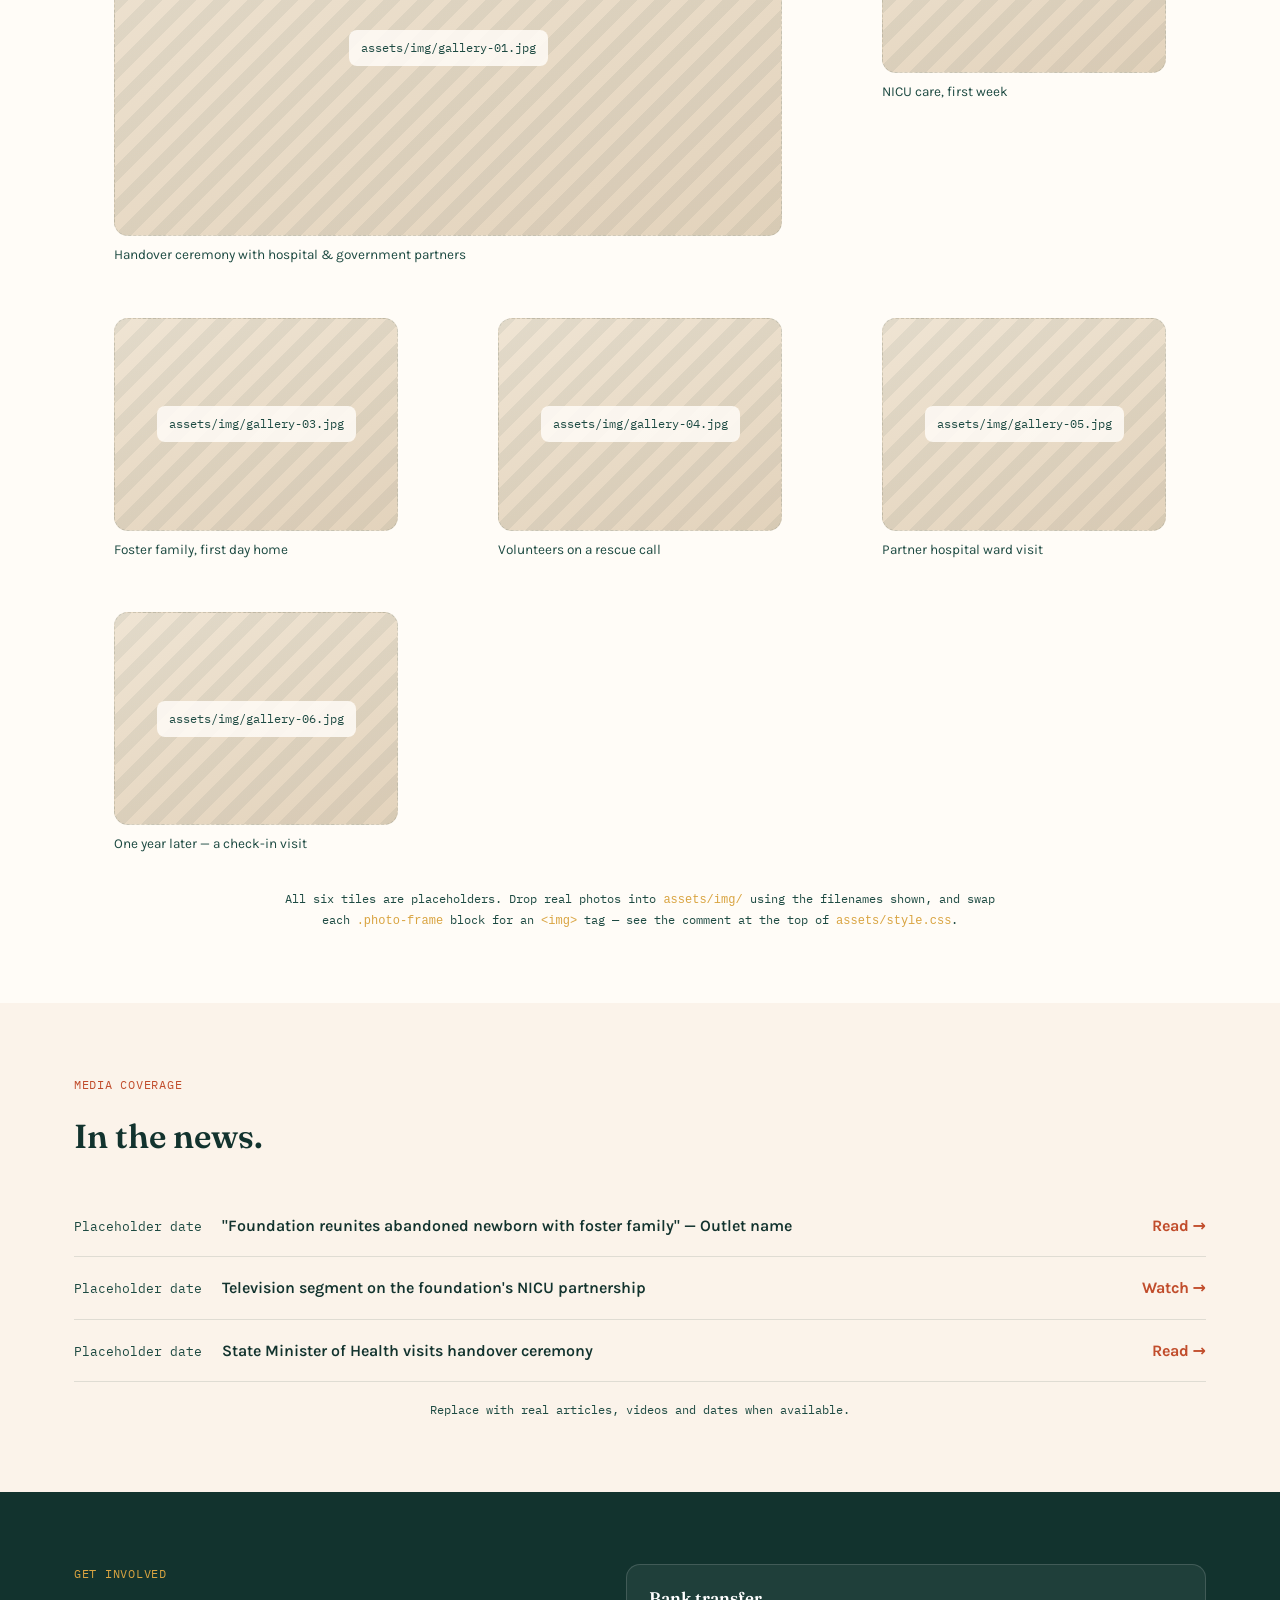
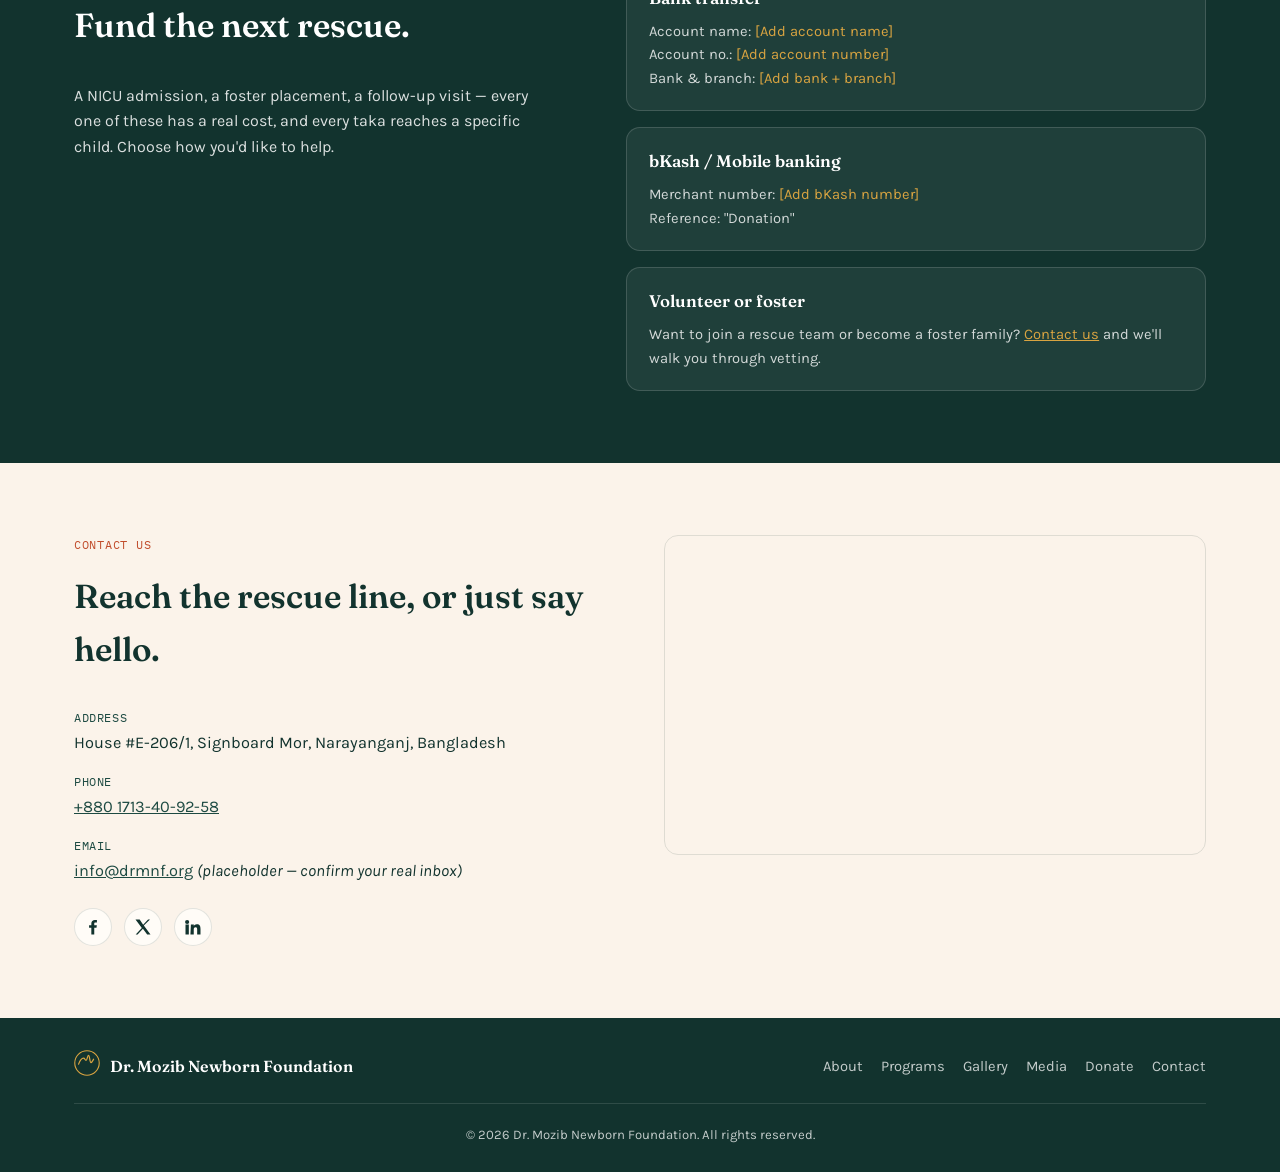
==== commit 8c704f3d: "Add English/Bengali language toggle Adds an EN / বাং switch in the header that swaps all site copy c" ====
--- a/index.html
+++ b/index.html
@@ -8,7 +8,7 @@
 <link rel="icon" href="data:image/svg+xml,<svg xmlns=%22http://www.w3.org/2000/svg%22 viewBox=%220 0 100 100%22><text y=%22.9em%22 font-size=%2290%22>💛</text></svg>">
 <link rel="preconnect" href="https://fonts.googleapis.com">
 <link rel="preconnect" href="https://fonts.gstatic.com" crossorigin>
-<link href="https://fonts.googleapis.com/css2?family=Fraunces:ital,opsz,wght@0,9..144,400;0,9..144,500;0,9..144,600;1,9..144,500;1,9..144,600&family=Karla:wght@400;500;600;700&family=IBM+Plex+Mono:wght@500;600&family=Hind+Siliguri:wght@400;600&display=swap" rel="stylesheet">
+<link href="https://fonts.googleapis.com/css2?family=Fraunces:ital,opsz,wght@0,9..144,400;0,9..144,500;0,9..144,600;1,9..144,500;1,9..144,600&family=Karla:wght@400;500;600;700&family=IBM+Plex+Mono:wght@500;600&family=Hind+Siliguri:wght@400;600&family=Baloo+Da+2:wght@600;700&display=swap" rel="stylesheet">
 <link rel="stylesheet" href="assets/style.css">
 </head>
 <body>
@@ -24,20 +24,24 @@
           <path d="M6 18.5c2-6 5-8 6.6-8 1.6 0 1.6 3 3.2 3s1.6-6.4 3.2-6.4 1.6 9.4 3.2 9.4c1.2 0 2-1.8 3.4-4.4" stroke="currentColor" stroke-width="1.6" stroke-linecap="round" stroke-linejoin="round" fill="none"/>
         </svg>
       </span>
-      <span class="brand-text">Dr. Mozib<br><em>Newborn Foundation</em></span>
+      <span class="brand-text" data-i18n="brand_text">Dr. Mozib<br><em>Newborn Foundation</em></span>
     </a>
 
     <nav class="main-nav" id="main-nav" aria-label="Primary">
-      <a href="#about">About</a>
-      <a href="#programs">Programs</a>
-      <a href="#journey">The Journey</a>
-      <a href="#gallery">Gallery</a>
-      <a href="#press">Media</a>
-      <a href="#contact">Contact</a>
+      <a href="#about" data-i18n="nav_about">About</a>
+      <a href="#programs" data-i18n="nav_programs">Programs</a>
+      <a href="#journey" data-i18n="nav_journey">The Journey</a>
+      <a href="#gallery" data-i18n="nav_gallery">Gallery</a>
+      <a href="#press" data-i18n="nav_press">Media</a>
+      <a href="#contact" data-i18n="nav_contact">Contact</a>
     </nav>
 
     <div class="header-cta">
-      <a href="#donate" class="btn btn-ember">Donate</a>
+      <div class="lang-switch" role="group" aria-label="Language / ভাষা">
+        <button type="button" class="lang-btn" data-lang="en" id="langEn">EN</button>
+        <button type="button" class="lang-btn" data-lang="bn" id="langBn">বাং</button>
+      </div>
+      <a href="#donate" class="btn btn-ember" data-i18n="nav_donate">Donate</a>
       <button class="nav-toggle" id="navToggle" aria-expanded="false" aria-controls="main-nav" aria-label="Toggle menu">
         <span></span><span></span><span></span>
       </button>
@@ -52,17 +56,17 @@
     <div class="wrap hero-grid">
       <div class="hero-copy">
         <p class="eyebrow bn">পরিত্যক্ত নবজাতক আমাদেরই সন্তান</p>
-        <h1>Abandoned at birth.<br><em>Never abandoned by us.</em></h1>
-        <p class="hero-lede">
+        <h1 data-i18n="hero_h1">Abandoned at birth.<br><em>Never abandoned by us.</em></h1>
+        <p class="hero-lede" data-i18n="hero_lede">
           Dr. Mozib Newborn Foundation finds abandoned newborns across Bangladesh,
           rushes them into critical medical care, and gives every one of them
           something a hospital can't: a family to grow up in.
         </p>
         <div class="hero-actions">
-          <a href="#donate" class="btn btn-ember btn-lg">Support a rescue</a>
-          <a href="#about" class="btn btn-ghost btn-lg">Our story</a>
-        </div>
-        <p class="hero-note">Every case begins the same way — a phone call, and someone willing to go.</p>
+          <a href="#donate" class="btn btn-ember btn-lg" data-i18n="hero_cta_donate">Support a rescue</a>
+          <a href="#about" class="btn btn-ghost btn-lg" data-i18n="hero_cta_about">Our story</a>
+        </div>
+        <p class="hero-note" data-i18n="hero_note">Every case begins the same way — a phone call, and someone willing to go.</p>
       </div>
 
       <div class="hero-art" aria-hidden="true">
@@ -82,19 +86,19 @@
     <div class="wrap stats-grid">
       <div class="stat">
         <span class="stat-num">120<small>+</small></span>
-        <span class="stat-label">Newborns rescued</span>
+        <span class="stat-label" data-i18n="stat_1_label">Newborns rescued</span>
       </div>
       <div class="stat">
         <span class="stat-num">80<small>+</small></span>
-        <span class="stat-label">Foster families placed</span>
+        <span class="stat-label" data-i18n="stat_2_label">Foster families placed</span>
       </div>
       <div class="stat">
         <span class="stat-num">15<small>+</small></span>
-        <span class="stat-label">Hospital &amp; NICU partners</span>
+        <span class="stat-label" data-i18n="stat_3_label">Hospital &amp; NICU partners</span>
       </div>
       <div class="stat">
         <span class="stat-num">24<small>/7</small></span>
-        <span class="stat-label">Emergency response line</span>
+        <span class="stat-label" data-i18n="stat_4_label">Emergency response line</span>
       </div>
     </div>
     <p class="stats-disclaimer">Placeholder figures — swap in verified totals in <code>index.html</code> (search “Newborns rescued”).</p>
@@ -103,32 +107,32 @@
   <!-- PROGRAMS -->
   <section class="section" id="programs">
     <div class="wrap">
-      <p class="eyebrow">What we do</p>
-      <h2 class="section-title">Three commitments, made the moment we get the call.</h2>
+      <p class="eyebrow" data-i18n="programs_eyebrow">What we do</p>
+      <h2 class="section-title" data-i18n="programs_title">Three commitments, made the moment we get the call.</h2>
 
       <div class="card-grid">
         <article class="card">
           <span class="card-icon" aria-hidden="true">
             <svg viewBox="0 0 40 40" fill="none"><path d="M20 33s-13-7.8-13-17.2C7 10.4 11 7 15.3 7c2.3 0 4.3 1.1 4.7 3 .4-1.9 2.4-3 4.7-3C29 7 33 10.4 33 15.8 33 25.2 20 33 20 33z" stroke="currentColor" stroke-width="1.6" stroke-linejoin="round"/><path d="M12 19h4l2-4 3 7 2-5h5" stroke="currentColor" stroke-width="1.6" stroke-linecap="round" stroke-linejoin="round"/></svg>
           </span>
-          <h3>Medical care</h3>
-          <p>Immediate NICU admission and the critical treatments a rescued newborn needs in the first, most fragile days — regardless of ability to pay.</p>
+          <h3 data-i18n="card1_title">Medical care</h3>
+          <p data-i18n="card1_p">Immediate NICU admission and the critical treatments a rescued newborn needs in the first, most fragile days — regardless of ability to pay.</p>
         </article>
 
         <article class="card card--foster">
           <span class="card-icon" aria-hidden="true">
             <svg viewBox="0 0 40 40" fill="none"><path d="M7 20 20 9l13 11" stroke="currentColor" stroke-width="1.6" stroke-linecap="round" stroke-linejoin="round"/><path d="M11 18v13h18V18" stroke="currentColor" stroke-width="1.6" stroke-linejoin="round"/><path d="M17 31v-8h6v8" stroke="currentColor" stroke-width="1.6" stroke-linejoin="round"/></svg>
           </span>
-          <h3>Foster placement</h3>
-          <p>Vetted, loving foster homes and legal support to place each recovered child in a family — with follow-up care as they grow.</p>
+          <h3 data-i18n="card2_title">Foster placement</h3>
+          <p data-i18n="card2_p">Vetted, loving foster homes and legal support to place each recovered child in a family — with follow-up care as they grow.</p>
         </article>
 
         <article class="card">
           <span class="card-icon" aria-hidden="true">
             <svg viewBox="0 0 40 40" fill="none"><circle cx="20" cy="20" r="13" stroke="currentColor" stroke-width="1.6"/><path d="M7 20h26M20 7c3.3 3.6 5 8.1 5 13s-1.7 9.4-5 13c-3.3-3.6-5-8.1-5-13s1.7-9.4 5-13z" stroke="currentColor" stroke-width="1.6"/></svg>
           </span>
-          <h3>International support</h3>
-          <p>Building partnerships abroad — funding, equipment and expertise — to widen how many newborns we can reach and treat.</p>
+          <h3 data-i18n="card3_title">International support</h3>
+          <p data-i18n="card3_p">Building partnerships abroad — funding, equipment and expertise — to widen how many newborns we can reach and treat.</p>
         </article>
       </div>
     </div>
@@ -143,12 +147,12 @@
         </div>
       </div>
       <div class="about-copy">
-        <p class="eyebrow">Our story</p>
-        <h2 class="section-title">Founded on one idea: no child is disposable.</h2>
-        <p>Dr. Mozib Newborn Foundation was formed by physicians and volunteers in Narayanganj who kept
+        <p class="eyebrow" data-i18n="about_eyebrow">Our story</p>
+        <h2 class="section-title" data-i18n="about_title">Founded on one idea: no child is disposable.</h2>
+        <p data-i18n="about_p1">Dr. Mozib Newborn Foundation was formed by physicians and volunteers in Narayanganj who kept
           encountering the same emergency — a newborn left at a hospital gate, a bus stand, a riverbank —
           with no one coordinating what happened next.</p>
-        <p>We built that coordination: a rescue line, a standing relationship with NICUs willing to treat
+        <p data-i18n="about_p2">We built that coordination: a rescue line, a standing relationship with NICUs willing to treat
           on trust, and a vetted network of families ready to foster. What started as one ward's informal
           effort is now a standing response system other hospitals and, increasingly, government partners
           call on directly.</p>
@@ -161,8 +165,8 @@
   <!-- THE JOURNEY (signature element) -->
   <section class="section journey" id="journey">
     <div class="wrap">
-      <p class="eyebrow">From rescue to home</p>
-      <h2 class="section-title">Every child follows the same line — until it leads somewhere permanent.</h2>
+      <p class="eyebrow" data-i18n="journey_eyebrow">From rescue to home</p>
+      <h2 class="section-title" data-i18n="journey_title">Every child follows the same line — until it leads somewhere permanent.</h2>
     </div>
 
     <div class="journey-rail-wrap wrap">
@@ -181,23 +185,23 @@
       <ol class="journey-steps">
         <li class="journey-step" data-step="1">
           <span class="journey-dot"></span>
-          <h3>Rescue</h3>
-          <p>A call comes in. A team is dispatched within the hour, day or night.</p>
+          <h3 data-i18n="step1_title">Rescue</h3>
+          <p data-i18n="step1_p">A call comes in. A team is dispatched within the hour, day or night.</p>
         </li>
         <li class="journey-step" data-step="2">
           <span class="journey-dot"></span>
-          <h3>NICU care</h3>
-          <p>Immediate admission to a partner hospital for critical stabilisation.</p>
+          <h3 data-i18n="step2_title">NICU care</h3>
+          <p data-i18n="step2_p">Immediate admission to a partner hospital for critical stabilisation.</p>
         </li>
         <li class="journey-step" data-step="3">
           <span class="journey-dot"></span>
-          <h3>Recovery</h3>
-          <p>Ongoing medical monitoring until the child is strong enough to leave care.</p>
+          <h3 data-i18n="step3_title">Recovery</h3>
+          <p data-i18n="step3_p">Ongoing medical monitoring until the child is strong enough to leave care.</p>
         </li>
         <li class="journey-step journey-step--home" data-step="4">
           <span class="journey-dot"></span>
-          <h3>A home</h3>
-          <p>Placement with a vetted foster family, with our follow-up support after.</p>
+          <h3 data-i18n="step4_title">A home</h3>
+          <p data-i18n="step4_p">Placement with a vetted foster family, with our follow-up support after.</p>
         </li>
       </ol>
     </div>
@@ -206,33 +210,33 @@
   <!-- GALLERY -->
   <section class="section section--tint" id="gallery">
     <div class="wrap">
-      <p class="eyebrow">Gallery</p>
-      <h2 class="section-title">Moments from the ward, the handovers, and the homes after.</h2>
+      <p class="eyebrow" data-i18n="gallery_eyebrow">Gallery</p>
+      <h2 class="section-title" data-i18n="gallery_title">Moments from the ward, the handovers, and the homes after.</h2>
 
       <div class="gallery-grid">
         <figure class="gallery-item gallery-item--wide">
           <div class="photo-frame"><span class="photo-frame-label">assets/img/gallery-01.jpg</span></div>
-          <figcaption>Handover ceremony with hospital &amp; government partners</figcaption>
+          <figcaption data-i18n="gallery_cap1">Handover ceremony with hospital &amp; government partners</figcaption>
         </figure>
         <figure class="gallery-item">
           <div class="photo-frame"><span class="photo-frame-label">assets/img/gallery-02.jpg</span></div>
-          <figcaption>NICU care, first week</figcaption>
+          <figcaption data-i18n="gallery_cap2">NICU care, first week</figcaption>
         </figure>
         <figure class="gallery-item">
           <div class="photo-frame"><span class="photo-frame-label">assets/img/gallery-03.jpg</span></div>
-          <figcaption>Foster family, first day home</figcaption>
+          <figcaption data-i18n="gallery_cap3">Foster family, first day home</figcaption>
         </figure>
         <figure class="gallery-item">
           <div class="photo-frame"><span class="photo-frame-label">assets/img/gallery-04.jpg</span></div>
-          <figcaption>Volunteers on a rescue call</figcaption>
+          <figcaption data-i18n="gallery_cap4">Volunteers on a rescue call</figcaption>
         </figure>
         <figure class="gallery-item">
           <div class="photo-frame"><span class="photo-frame-label">assets/img/gallery-05.jpg</span></div>
-          <figcaption>Partner hospital ward visit</figcaption>
+          <figcaption data-i18n="gallery_cap5">Partner hospital ward visit</figcaption>
         </figure>
         <figure class="gallery-item">
           <div class="photo-frame"><span class="photo-frame-label">assets/img/gallery-06.jpg</span></div>
-          <figcaption>One year later — a check-in visit</figcaption>
+          <figcaption data-i18n="gallery_cap6">One year later — a check-in visit</figcaption>
         </figure>
       </div>
       <p class="stats-disclaimer">All six tiles are placeholders. Drop real photos into <code>assets/img/</code>
@@ -244,24 +248,24 @@
   <!-- MEDIA / PRESS -->
   <section class="section" id="press">
     <div class="wrap">
-      <p class="eyebrow">Media coverage</p>
-      <h2 class="section-title">In the news.</h2>
+      <p class="eyebrow" data-i18n="press_eyebrow">Media coverage</p>
+      <h2 class="section-title" data-i18n="press_title">In the news.</h2>
 
       <ul class="press-list">
         <li class="press-item">
           <span class="press-date">Placeholder date</span>
-          <span class="press-title">“Foundation reunites abandoned newborn with foster family” — Outlet name</span>
-          <a href="#" class="press-link">Read →</a>
+          <span class="press-title" data-i18n="press1_title">“Foundation reunites abandoned newborn with foster family” — Outlet name</span>
+          <a href="#" class="press-link" data-i18n="press1_link">Read →</a>
         </li>
         <li class="press-item">
           <span class="press-date">Placeholder date</span>
-          <span class="press-title">Television segment on the foundation's NICU partnership</span>
-          <a href="#" class="press-link">Watch →</a>
+          <span class="press-title" data-i18n="press2_title">Television segment on the foundation's NICU partnership</span>
+          <a href="#" class="press-link" data-i18n="press2_link">Watch →</a>
         </li>
         <li class="press-item">
           <span class="press-date">Placeholder date</span>
-          <span class="press-title">State Minister of Health visits handover ceremony</span>
-          <a href="#" class="press-link">Read →</a>
+          <span class="press-title" data-i18n="press3_title">State Minister of Health visits handover ceremony</span>
+          <a href="#" class="press-link" data-i18n="press3_link">Read →</a>
         </li>
       </ul>
       <p class="stats-disclaimer">Replace with real articles, videos and dates when available.</p>
@@ -272,26 +276,26 @@
   <section class="donate-band" id="donate">
     <div class="wrap donate-grid">
       <div>
-        <p class="eyebrow eyebrow--light">Get involved</p>
-        <h2 class="section-title section-title--light">Fund the next rescue.</h2>
-        <p class="donate-copy">A NICU admission, a foster placement, a follow-up visit — every one of these
+        <p class="eyebrow eyebrow--light" data-i18n="donate_eyebrow">Get involved</p>
+        <h2 class="section-title section-title--light" data-i18n="donate_title">Fund the next rescue.</h2>
+        <p class="donate-copy" data-i18n="donate_copy">A NICU admission, a foster placement, a follow-up visit — every one of these
           has a real cost, and every taka reaches a specific child. Choose how you'd like to help.</p>
       </div>
       <div class="donate-options">
         <div class="donate-card">
-          <h3>Bank transfer</h3>
-          <p>Account name: <em>[Add account name]</em><br>
-             Account no.: <em>[Add account number]</em><br>
-             Bank &amp; branch: <em>[Add bank + branch]</em></p>
+          <h3 data-i18n="donate_card1_title">Bank transfer</h3>
+          <p><span data-i18n="donate_card1_label1">Account name:</span> <em>[Add account name]</em><br>
+             <span data-i18n="donate_card1_label2">Account no.:</span> <em>[Add account number]</em><br>
+             <span data-i18n="donate_card1_label3">Bank &amp; branch:</span> <em>[Add bank + branch]</em></p>
         </div>
         <div class="donate-card">
-          <h3>bKash / Mobile banking</h3>
-          <p>Merchant number: <em>[Add bKash number]</em><br>
-             Reference: “Donation”</p>
+          <h3 data-i18n="donate_card2_title">bKash / Mobile banking</h3>
+          <p><span data-i18n="donate_card2_label1">Merchant number:</span> <em>[Add bKash number]</em><br>
+             <span data-i18n="donate_card2_ref">Reference: “Donation”</span></p>
         </div>
         <div class="donate-card">
-          <h3>Volunteer or foster</h3>
-          <p>Want to join a rescue team or become a foster family? <a href="#contact">Contact us</a> and we'll walk you through vetting.</p>
+          <h3 data-i18n="donate_card3_title">Volunteer or foster</h3>
+          <p data-i18n="donate_card3_p">Want to join a rescue team or become a foster family? <a href="#contact">Contact us</a> and we'll walk you through vetting.</p>
         </div>
       </div>
     </div>
@@ -301,20 +305,20 @@
   <section class="section" id="contact">
     <div class="wrap contact-grid">
       <div>
-        <p class="eyebrow">Contact us</p>
-        <h2 class="section-title">Reach the rescue line, or just say hello.</h2>
+        <p class="eyebrow" data-i18n="contact_eyebrow">Contact us</p>
+        <h2 class="section-title" data-i18n="contact_title">Reach the rescue line, or just say hello.</h2>
 
         <dl class="contact-list">
           <div>
-            <dt>Address</dt>
-            <dd>House #E-206/1, Signboard Mor, Narayanganj, Bangladesh</dd>
+            <dt data-i18n="contact_dt_address">Address</dt>
+            <dd data-i18n="contact_dd_address">House #E-206/1, Signboard Mor, Narayanganj, Bangladesh</dd>
           </div>
           <div>
-            <dt>Phone</dt>
+            <dt data-i18n="contact_dt_phone">Phone</dt>
             <dd><a href="tel:+8801713409258">+880 1713-40-92-58</a></dd>
           </div>
           <div>
-            <dt>Email</dt>
+            <dt data-i18n="contact_dt_email">Email</dt>
             <dd><a href="mailto:info@drmnf.org">info@drmnf.org</a> <em>(placeholder — confirm your real inbox)</em></dd>
           </div>
         </dl>
@@ -345,17 +349,17 @@
           <path d="M6 18.5c2-6 5-8 6.6-8 1.6 0 1.6 3 3.2 3s1.6-6.4 3.2-6.4 1.6 9.4 3.2 9.4c1.2 0 2-1.8 3.4-4.4" stroke="currentColor" stroke-width="1.6" stroke-linecap="round" stroke-linejoin="round" fill="none"/>
         </svg>
       </span>
-      <span>Dr. Mozib Newborn Foundation</span>
+      <span data-i18n="footer_brand">Dr. Mozib Newborn Foundation</span>
     </div>
     <nav class="footer-nav" aria-label="Footer">
-      <a href="#about">About</a>
-      <a href="#programs">Programs</a>
-      <a href="#gallery">Gallery</a>
-      <a href="#press">Media</a>
-      <a href="#donate">Donate</a>
-      <a href="#contact">Contact</a>
+      <a href="#about" data-i18n="nav_about">About</a>
+      <a href="#programs" data-i18n="nav_programs">Programs</a>
+      <a href="#gallery" data-i18n="nav_gallery">Gallery</a>
+      <a href="#press" data-i18n="nav_press">Media</a>
+      <a href="#donate" data-i18n="nav_donate">Donate</a>
+      <a href="#contact" data-i18n="nav_contact">Contact</a>
     </nav>
-    <p class="footer-copy">© <span id="year"></span> Dr. Mozib Newborn Foundation. All rights reserved.</p>
+    <p class="footer-copy"><span data-i18n="footer_copy">© <span id="year"></span> Dr. Mozib Newborn Foundation. All rights reserved.</span></p>
   </div>
 </footer>
 
--- a/assets/style.css
+++ b/assets/style.css
@@ -129,6 +129,25 @@
 .main-nav a:hover::after { right: 0; }
 
 .header-cta { display: flex; align-items: center; gap: 14px; }
+
+.lang-switch {
+  display: flex; align-items: center;
+  border: 1.5px solid var(--line);
+  border-radius: 999px;
+  padding: 3px;
+  gap: 2px;
+}
+.lang-btn {
+  border: none; background: transparent; cursor: pointer;
+  padding: 5px 12px; border-radius: 999px;
+  font-family: var(--font-mono); font-size: 0.78rem; font-weight: 600;
+  letter-spacing: 0.02em;
+  color: var(--ink-2);
+  transition: background 0.18s ease, color 0.18s ease;
+}
+.lang-btn[data-lang="bn"] { font-family: var(--font-bn); font-size: 0.85rem; }
+.lang-btn.is-active { background: var(--ink); color: #fff; }
+.lang-btn:not(.is-active):hover { background: var(--line); }
 .nav-toggle {
   display: none; flex-direction: column; justify-content: center; gap: 5px;
   width: 38px; height: 38px; border-radius: 8px;
@@ -334,6 +353,25 @@
 .footer-nav a:hover { color: #fff; }
 .footer-copy { font-size: 0.82rem; margin: 0; width: 100%; text-align: center; padding-top: 20px; border-top: 1px solid rgba(255,255,255,0.12); }
 
+/* ---------- Bengali mode ----------
+   Fraunces/IBM Plex Mono have no Bengali glyphs, so headings and the mono
+   "eyebrow"/label treatment fall back to Bengali-supporting faces when the
+   page language is switched. */
+:root[lang="bn"] body { font-family: var(--font-bn); }
+:root[lang="bn"] h1,
+:root[lang="bn"] h2,
+:root[lang="bn"] h3,
+:root[lang="bn"] .brand-text {
+  font-family: 'Baloo Da 2', var(--font-bn);
+}
+:root[lang="bn"] em { font-style: normal; }
+:root[lang="bn"] .eyebrow:not(.bn),
+:root[lang="bn"] .contact-list dt {
+  font-family: var(--font-bn);
+  text-transform: none;
+  letter-spacing: 0;
+}
+
 /* ---------- Responsive ---------- */
 @media (max-width: 900px) {
   .main-nav { display: none; }
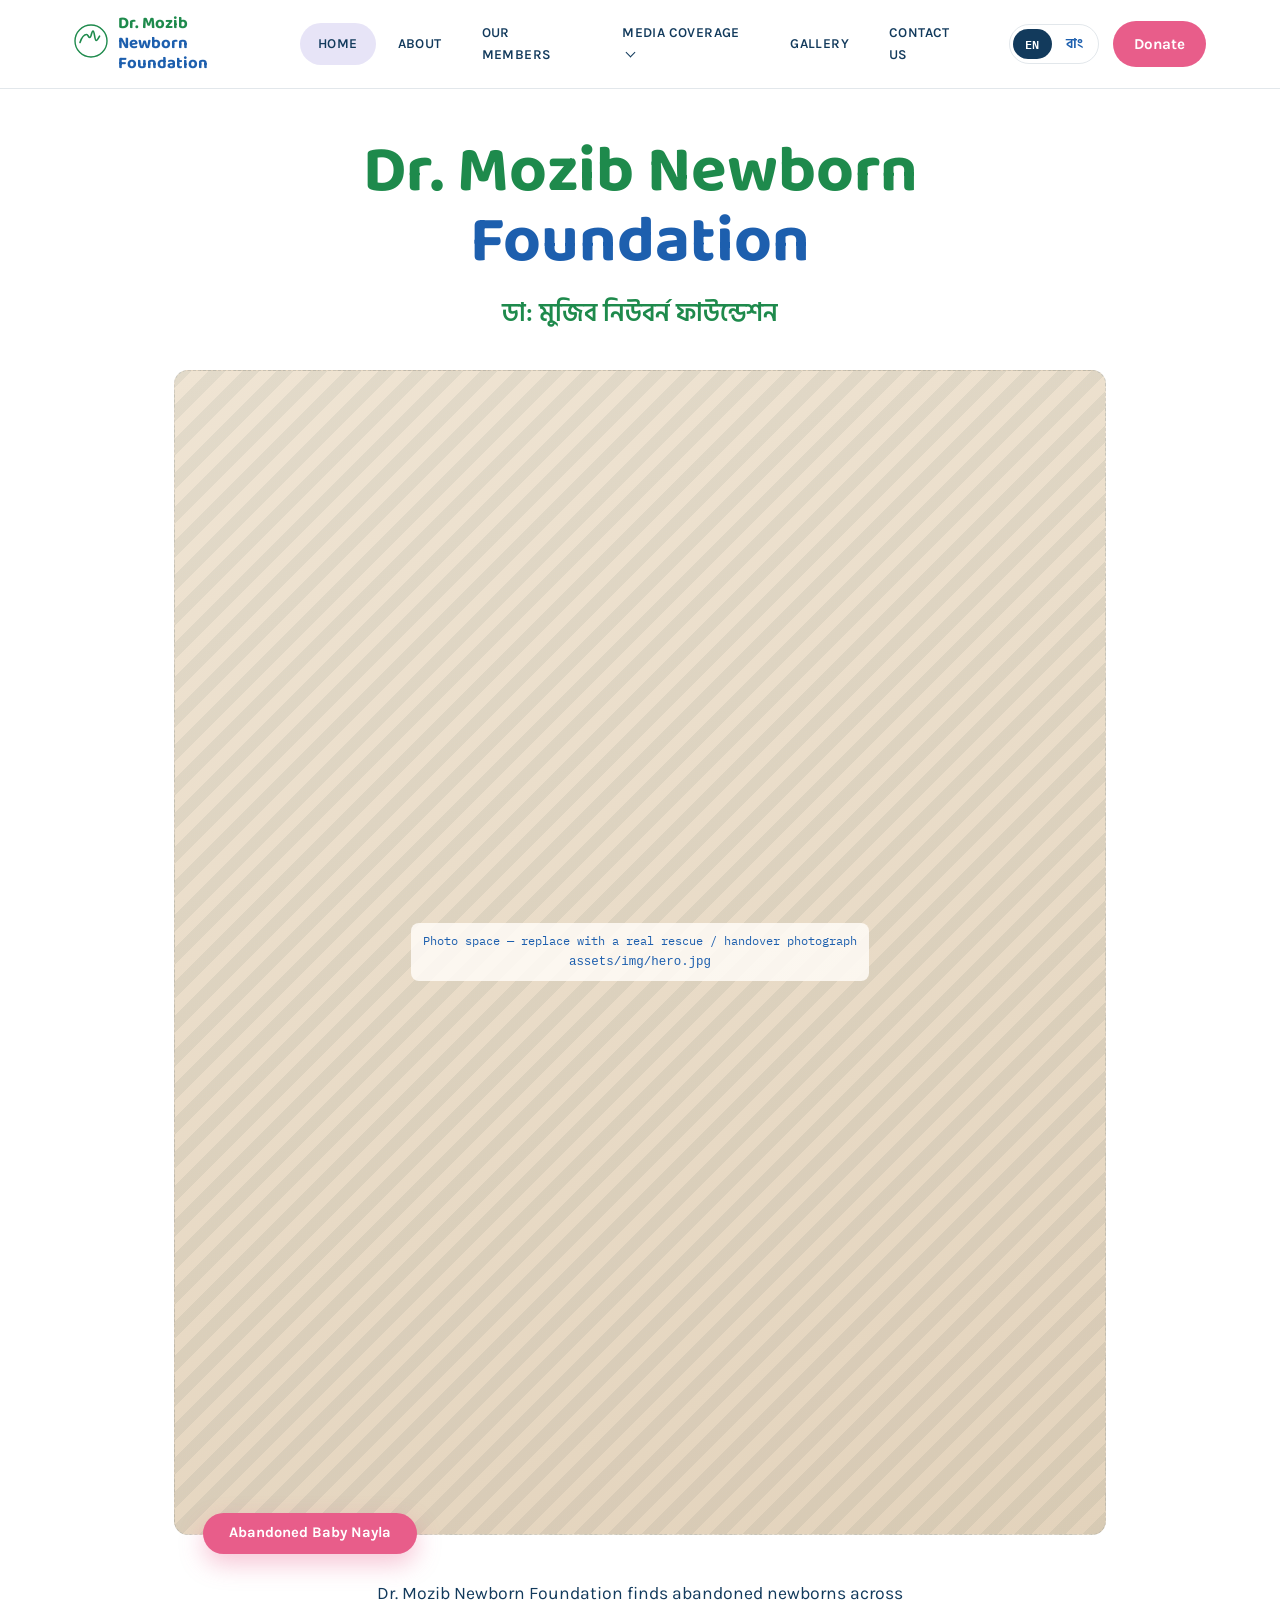
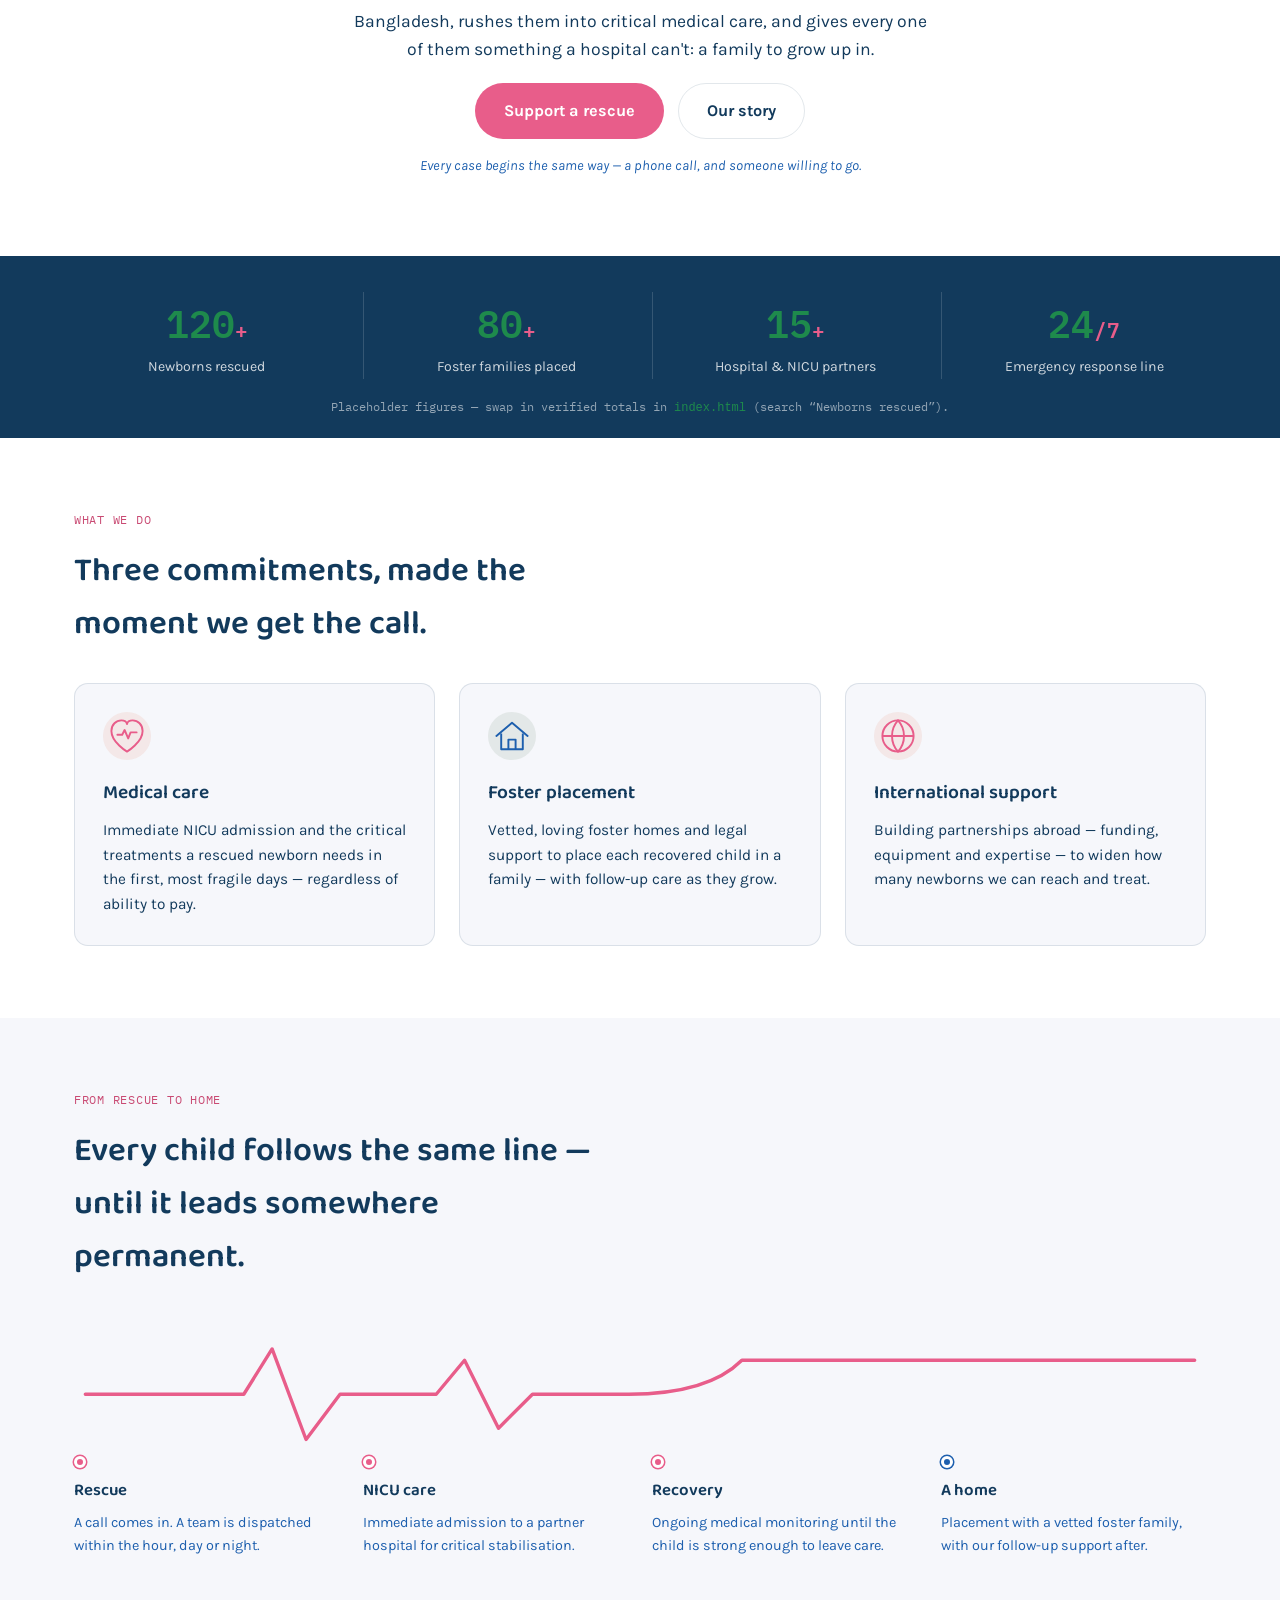
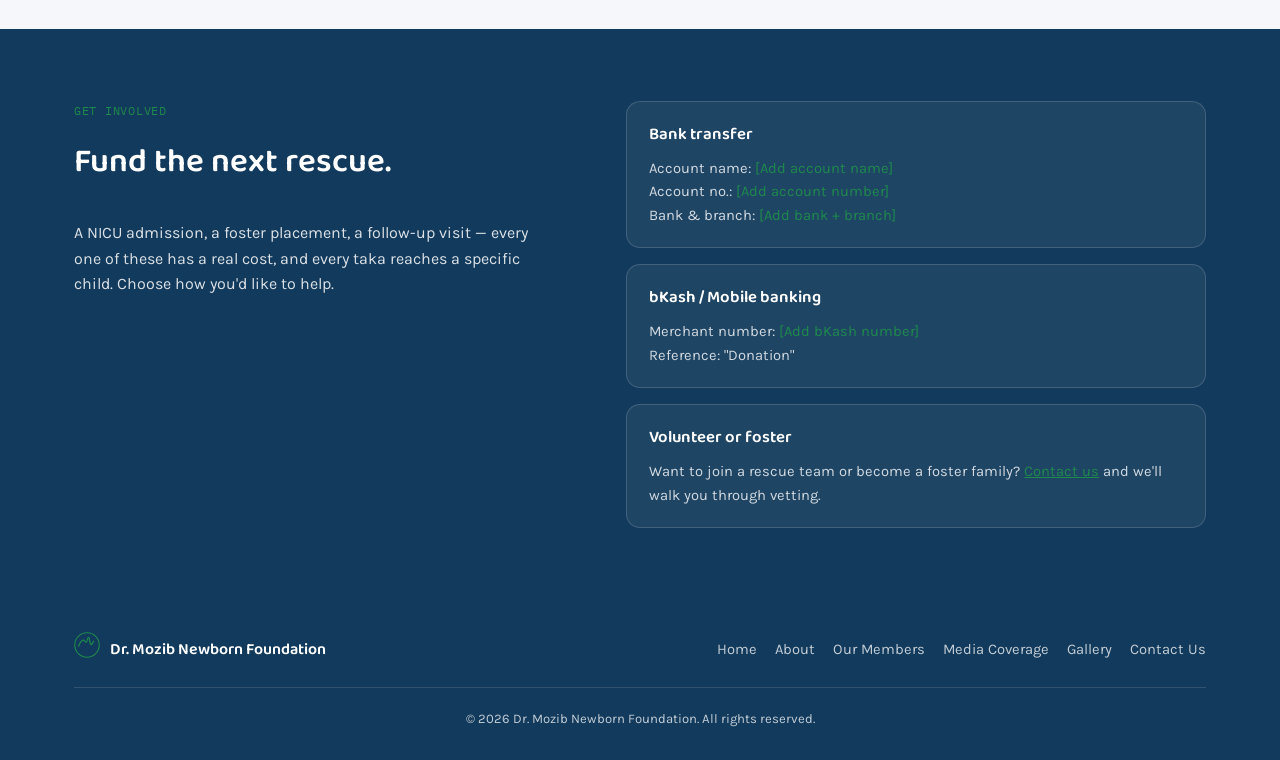
==== commit 9ad65e95: "Restructure into a multi-page site matching the reference nav/hero - Splits the single-page site int" ====
--- a/index.html
+++ b/index.html
@@ -8,16 +8,16 @@
 <link rel="icon" href="data:image/svg+xml,<svg xmlns=%22http://www.w3.org/2000/svg%22 viewBox=%220 0 100 100%22><text y=%22.9em%22 font-size=%2290%22>💛</text></svg>">
 <link rel="preconnect" href="https://fonts.googleapis.com">
 <link rel="preconnect" href="https://fonts.gstatic.com" crossorigin>
-<link href="https://fonts.googleapis.com/css2?family=Fraunces:ital,opsz,wght@0,9..144,400;0,9..144,500;0,9..144,600;1,9..144,500;1,9..144,600&family=Karla:wght@400;500;600;700&family=IBM+Plex+Mono:wght@500;600&family=Hind+Siliguri:wght@400;600&family=Baloo+Da+2:wght@600;700&display=swap" rel="stylesheet">
+<link href="https://fonts.googleapis.com/css2?family=Baloo+2:wght@500;600;700;800&family=Karla:wght@400;500;600;700&family=IBM+Plex+Mono:wght@500;600&family=Hind+Siliguri:wght@400;600&family=Baloo+Da+2:wght@600;700;800&display=swap" rel="stylesheet">
 <link rel="stylesheet" href="assets/style.css">
 </head>
 <body>
 
 <a class="skip-link" href="#main">Skip to content</a>
 
-<header class="site-header" id="top">
+<header class="site-header">
   <div class="wrap header-inner">
-    <a class="brand" href="#top">
+    <a class="brand" href="index.html">
       <span class="brand-mark" aria-hidden="true">
         <svg width="34" height="34" viewBox="0 0 34 34" fill="none">
           <circle cx="17" cy="17" r="16" stroke="currentColor" stroke-width="1.4"/>
@@ -28,12 +28,19 @@
     </a>
 
     <nav class="main-nav" id="main-nav" aria-label="Primary">
-      <a href="#about" data-i18n="nav_about">About</a>
-      <a href="#programs" data-i18n="nav_programs">Programs</a>
-      <a href="#journey" data-i18n="nav_journey">The Journey</a>
-      <a href="#gallery" data-i18n="nav_gallery">Gallery</a>
-      <a href="#press" data-i18n="nav_press">Media</a>
-      <a href="#contact" data-i18n="nav_contact">Contact</a>
+      <a href="index.html" class="is-current" data-i18n="nav_home">Home</a>
+      <a href="about.html" data-i18n="nav_about">About</a>
+      <a href="members.html" data-i18n="nav_members">Our Members</a>
+      <div class="nav-item-dropdown">
+        <a href="media-coverage.html" data-i18n="nav_media">Media Coverage</a>
+        <ul class="nav-dropdown">
+          <li><a href="media-coverage.html#videos" data-i18n="nav_media_videos">Videos</a></li>
+          <li><a href="media-coverage.html#news" data-i18n="nav_media_news">News</a></li>
+          <li><a href="media-coverage.html#photos" data-i18n="nav_media_photos">Photos</a></li>
+        </ul>
+      </div>
+      <a href="gallery.html" data-i18n="nav_gallery">Gallery</a>
+      <a href="contact.html" data-i18n="nav_contact_us">Contact Us</a>
     </nav>
 
     <div class="header-cta">
@@ -41,7 +48,7 @@
         <button type="button" class="lang-btn" data-lang="en" id="langEn">EN</button>
         <button type="button" class="lang-btn" data-lang="bn" id="langBn">বাং</button>
       </div>
-      <a href="#donate" class="btn btn-ember" data-i18n="nav_donate">Donate</a>
+      <a href="index.html#donate" class="btn btn-ember" data-i18n="nav_donate">Donate</a>
       <button class="nav-toggle" id="navToggle" aria-expanded="false" aria-controls="main-nav" aria-label="Toggle menu">
         <span></span><span></span><span></span>
       </button>
@@ -53,31 +60,31 @@
 
   <!-- HERO -->
   <section class="hero">
-    <div class="wrap hero-grid">
-      <div class="hero-copy">
-        <p class="eyebrow bn">পরিত্যক্ত নবজাতক আমাদেরই সন্তান</p>
-        <h1 data-i18n="hero_h1">Abandoned at birth.<br><em>Never abandoned by us.</em></h1>
-        <p class="hero-lede" data-i18n="hero_lede">
-          Dr. Mozib Newborn Foundation finds abandoned newborns across Bangladesh,
-          rushes them into critical medical care, and gives every one of them
-          something a hospital can't: a family to grow up in.
-        </p>
-        <div class="hero-actions">
-          <a href="#donate" class="btn btn-ember btn-lg" data-i18n="hero_cta_donate">Support a rescue</a>
-          <a href="#about" class="btn btn-ghost btn-lg" data-i18n="hero_cta_about">Our story</a>
-        </div>
-        <p class="hero-note" data-i18n="hero_note">Every case begins the same way — a phone call, and someone willing to go.</p>
-      </div>
-
-      <div class="hero-art" aria-hidden="true">
-        <svg class="pulse-art" viewBox="0 0 420 420" fill="none">
-          <circle cx="210" cy="210" r="170" class="pulse-ring pulse-ring--outer"/>
-          <circle cx="210" cy="210" r="128" class="pulse-ring pulse-ring--inner"/>
-          <path class="pulse-line" d="M20 220 L110 220 L135 150 L165 290 L190 210 L215 220 L245 220 L265 170 L285 220 L400 220"
-                fill="none" stroke-width="3.5" stroke-linecap="round" stroke-linejoin="round"/>
-        </svg>
-        <p class="art-caption">Photo space — replace with a real rescue / handover photograph<br><code>assets/img/hero.jpg</code></p>
-      </div>
+    <div class="wrap hero-title-wrap">
+      <h1 class="hero-title">
+        <span class="line-green">Dr. Mozib Newborn</span><span class="line-blue">Foundation</span>
+      </h1>
+      <p class="hero-title-bn">ডা: মুজিব নিউবর্ন ফাউন্ডেশন</p>
+    </div>
+
+    <div class="wrap hero-photo-wrap">
+      <div class="photo-frame hero-photo">
+        <span class="photo-frame-label">Photo space — replace with a real rescue / handover photograph<br><code>assets/img/hero.jpg</code></span>
+        <span class="caption-pill">Abandoned Baby Nayla</span>
+      </div>
+    </div>
+
+    <div class="wrap hero-lede-wrap">
+      <p class="hero-lede" data-i18n="hero_lede">
+        Dr. Mozib Newborn Foundation finds abandoned newborns across Bangladesh,
+        rushes them into critical medical care, and gives every one of them
+        something a hospital can't: a family to grow up in.
+      </p>
+      <div class="hero-actions">
+        <a href="#donate" class="btn btn-ember btn-lg" data-i18n="hero_cta_donate">Support a rescue</a>
+        <a href="about.html" class="btn btn-ghost btn-lg" data-i18n="hero_cta_about">Our story</a>
+      </div>
+      <p class="hero-note" data-i18n="hero_note">Every case begins the same way — a phone call, and someone willing to go.</p>
     </div>
   </section>
 
@@ -138,32 +145,8 @@
     </div>
   </section>
 
-  <!-- ABOUT -->
-  <section class="section section--tint" id="about">
-    <div class="wrap about-grid">
-      <div class="about-art" aria-hidden="true">
-        <div class="photo-frame">
-          <span class="photo-frame-label">Photo space<br><code>assets/img/founder.jpg</code></span>
-        </div>
-      </div>
-      <div class="about-copy">
-        <p class="eyebrow" data-i18n="about_eyebrow">Our story</p>
-        <h2 class="section-title" data-i18n="about_title">Founded on one idea: no child is disposable.</h2>
-        <p data-i18n="about_p1">Dr. Mozib Newborn Foundation was formed by physicians and volunteers in Narayanganj who kept
-          encountering the same emergency — a newborn left at a hospital gate, a bus stand, a riverbank —
-          with no one coordinating what happened next.</p>
-        <p data-i18n="about_p2">We built that coordination: a rescue line, a standing relationship with NICUs willing to treat
-          on trust, and a vetted network of families ready to foster. What started as one ward's informal
-          effort is now a standing response system other hospitals and, increasingly, government partners
-          call on directly.</p>
-        <p><em>Replace this section with your foundation's real founding story, year established, and
-          founder biography.</em></p>
-      </div>
-    </div>
-  </section>
-
   <!-- THE JOURNEY (signature element) -->
-  <section class="section journey" id="journey">
+  <section class="section section--tint journey" id="journey">
     <div class="wrap">
       <p class="eyebrow" data-i18n="journey_eyebrow">From rescue to home</p>
       <h2 class="section-title" data-i18n="journey_title">Every child follows the same line — until it leads somewhere permanent.</h2>
@@ -204,71 +187,6 @@
           <p data-i18n="step4_p">Placement with a vetted foster family, with our follow-up support after.</p>
         </li>
       </ol>
-    </div>
-  </section>
-
-  <!-- GALLERY -->
-  <section class="section section--tint" id="gallery">
-    <div class="wrap">
-      <p class="eyebrow" data-i18n="gallery_eyebrow">Gallery</p>
-      <h2 class="section-title" data-i18n="gallery_title">Moments from the ward, the handovers, and the homes after.</h2>
-
-      <div class="gallery-grid">
-        <figure class="gallery-item gallery-item--wide">
-          <div class="photo-frame"><span class="photo-frame-label">assets/img/gallery-01.jpg</span></div>
-          <figcaption data-i18n="gallery_cap1">Handover ceremony with hospital &amp; government partners</figcaption>
-        </figure>
-        <figure class="gallery-item">
-          <div class="photo-frame"><span class="photo-frame-label">assets/img/gallery-02.jpg</span></div>
-          <figcaption data-i18n="gallery_cap2">NICU care, first week</figcaption>
-        </figure>
-        <figure class="gallery-item">
-          <div class="photo-frame"><span class="photo-frame-label">assets/img/gallery-03.jpg</span></div>
-          <figcaption data-i18n="gallery_cap3">Foster family, first day home</figcaption>
-        </figure>
-        <figure class="gallery-item">
-          <div class="photo-frame"><span class="photo-frame-label">assets/img/gallery-04.jpg</span></div>
-          <figcaption data-i18n="gallery_cap4">Volunteers on a rescue call</figcaption>
-        </figure>
-        <figure class="gallery-item">
-          <div class="photo-frame"><span class="photo-frame-label">assets/img/gallery-05.jpg</span></div>
-          <figcaption data-i18n="gallery_cap5">Partner hospital ward visit</figcaption>
-        </figure>
-        <figure class="gallery-item">
-          <div class="photo-frame"><span class="photo-frame-label">assets/img/gallery-06.jpg</span></div>
-          <figcaption data-i18n="gallery_cap6">One year later — a check-in visit</figcaption>
-        </figure>
-      </div>
-      <p class="stats-disclaimer">All six tiles are placeholders. Drop real photos into <code>assets/img/</code>
-        using the filenames shown, and swap each <code>.photo-frame</code> block for an <code>&lt;img&gt;</code> tag —
-        see the comment at the top of <code>assets/style.css</code>.</p>
-    </div>
-  </section>
-
-  <!-- MEDIA / PRESS -->
-  <section class="section" id="press">
-    <div class="wrap">
-      <p class="eyebrow" data-i18n="press_eyebrow">Media coverage</p>
-      <h2 class="section-title" data-i18n="press_title">In the news.</h2>
-
-      <ul class="press-list">
-        <li class="press-item">
-          <span class="press-date">Placeholder date</span>
-          <span class="press-title" data-i18n="press1_title">“Foundation reunites abandoned newborn with foster family” — Outlet name</span>
-          <a href="#" class="press-link" data-i18n="press1_link">Read →</a>
-        </li>
-        <li class="press-item">
-          <span class="press-date">Placeholder date</span>
-          <span class="press-title" data-i18n="press2_title">Television segment on the foundation's NICU partnership</span>
-          <a href="#" class="press-link" data-i18n="press2_link">Watch →</a>
-        </li>
-        <li class="press-item">
-          <span class="press-date">Placeholder date</span>
-          <span class="press-title" data-i18n="press3_title">State Minister of Health visits handover ceremony</span>
-          <a href="#" class="press-link" data-i18n="press3_link">Read →</a>
-        </li>
-      </ul>
-      <p class="stats-disclaimer">Replace with real articles, videos and dates when available.</p>
     </div>
   </section>
 
@@ -295,45 +213,8 @@
         </div>
         <div class="donate-card">
           <h3 data-i18n="donate_card3_title">Volunteer or foster</h3>
-          <p data-i18n="donate_card3_p">Want to join a rescue team or become a foster family? <a href="#contact">Contact us</a> and we'll walk you through vetting.</p>
+          <p data-i18n="donate_card3_p">Want to join a rescue team or become a foster family? <a href="contact.html">Contact us</a> and we'll walk you through vetting.</p>
         </div>
-      </div>
-    </div>
-  </section>
-
-  <!-- CONTACT -->
-  <section class="section" id="contact">
-    <div class="wrap contact-grid">
-      <div>
-        <p class="eyebrow" data-i18n="contact_eyebrow">Contact us</p>
-        <h2 class="section-title" data-i18n="contact_title">Reach the rescue line, or just say hello.</h2>
-
-        <dl class="contact-list">
-          <div>
-            <dt data-i18n="contact_dt_address">Address</dt>
-            <dd data-i18n="contact_dd_address">House #E-206/1, Signboard Mor, Narayanganj, Bangladesh</dd>
-          </div>
-          <div>
-            <dt data-i18n="contact_dt_phone">Phone</dt>
-            <dd><a href="tel:+8801713409258">+880 1713-40-92-58</a></dd>
-          </div>
-          <div>
-            <dt data-i18n="contact_dt_email">Email</dt>
-            <dd><a href="mailto:info@drmnf.org">info@drmnf.org</a> <em>(placeholder — confirm your real inbox)</em></dd>
-          </div>
-        </dl>
-
-        <div class="social-row" aria-label="Social media">
-          <a href="#" aria-label="Facebook" class="social-icon"><svg viewBox="0 0 24 24" width="20" height="20"><path fill="currentColor" d="M13.5 21v-8h2.7l.4-3.1h-3.1V8c0-.9.25-1.5 1.55-1.5H16.7V3.7C16.4 3.66 15.4 3.6 14.2 3.6c-2.5 0-4.2 1.5-4.2 4.3V9.9H7.3V13h2.7v8h3.5z"/></svg></a>
-          <a href="#" aria-label="Twitter / X" class="social-icon"><svg viewBox="0 0 24 24" width="20" height="20"><path fill="currentColor" d="M3 3l7.6 10.1L3.2 21h2.3l6.4-6.9L17 21h4l-8-10.7L20.4 3h-2.3l-5.9 6.4L8 3H3z"/></svg></a>
-          <a href="#" aria-label="LinkedIn" class="social-icon"><svg viewBox="0 0 24 24" width="20" height="20"><path fill="currentColor" d="M4.98 3.5a2.5 2.5 0 11-.02 5 2.5 2.5 0 01.02-5zM3 9h4v12H3zM9.5 9H13v1.7h.05c.5-.9 1.7-1.9 3.5-1.9 3.7 0 4.45 2.4 4.45 5.6V21h-4v-5.7c0-1.35-.02-3.1-1.9-3.1-1.9 0-2.2 1.5-2.2 3v5.8h-4z"/></svg></a>
-        </div>
-      </div>
-
-      <div class="map-frame">
-        <iframe title="Map location" loading="lazy"
-          src="https://www.openstreetmap.org/export/embed.html?bbox=90.48%2C23.60%2C90.52%2C23.64&layer=mapnik"
-          style="border:0;width:100%;height:100%;"></iframe>
       </div>
     </div>
   </section>
@@ -352,12 +233,12 @@
       <span data-i18n="footer_brand">Dr. Mozib Newborn Foundation</span>
     </div>
     <nav class="footer-nav" aria-label="Footer">
-      <a href="#about" data-i18n="nav_about">About</a>
-      <a href="#programs" data-i18n="nav_programs">Programs</a>
-      <a href="#gallery" data-i18n="nav_gallery">Gallery</a>
-      <a href="#press" data-i18n="nav_press">Media</a>
-      <a href="#donate" data-i18n="nav_donate">Donate</a>
-      <a href="#contact" data-i18n="nav_contact">Contact</a>
+      <a href="index.html" data-i18n="nav_home">Home</a>
+      <a href="about.html" data-i18n="nav_about">About</a>
+      <a href="members.html" data-i18n="nav_members">Our Members</a>
+      <a href="media-coverage.html" data-i18n="nav_media">Media Coverage</a>
+      <a href="gallery.html" data-i18n="nav_gallery">Gallery</a>
+      <a href="contact.html" data-i18n="nav_contact_us">Contact Us</a>
     </nav>
     <p class="footer-copy"><span data-i18n="footer_copy">© <span id="year"></span> Dr. Mozib Newborn Foundation. All rights reserved.</span></p>
   </div>
--- a/assets/style.css
+++ b/assets/style.css
@@ -14,20 +14,21 @@
 */
 
 :root {
-  /* Color */
-  --paper:      #FBF3EA;   /* warm ivory ground */
-  --paper-2:    #FFFCF7;   /* card surface, slightly lighter */
-  --ink:        #12332E;   /* deep teal — nav, footer, headings */
-  --ink-2:      #1D4A42;   /* lighter teal — hover / secondary */
-  --ember:      #E1613C;   /* coral — primary CTA */
-  --ember-dark: #C14D2C;   /* CTA hover */
-  --dawn:       #D9A441;   /* gold — dividers, small highlights */
-  --foster:     #5B7F5A;   /* green — used only for foster/family content */
-  --charcoal:   #22201D;   /* body text */
-  --line:       rgba(18,51,46,0.12);
+  /* Color — matched to the foundation's own site: green + blue brand, pink accent */
+  --paper:      #FFFFFF;   /* page background */
+  --paper-2:    #F6F7FB;   /* card / tinted-section surface */
+  --ink:        #123A5C;   /* deep blue — dark bands, footer, default heading color */
+  --ink-2:      #1D5FAE;   /* brand blue — links, secondary heading color */
+  --ember:      #E85D8A;   /* brand pink — primary CTA + accents */
+  --ember-dark: #C94A73;   /* pink hover / darker text-on-light use */
+  --dawn:       #1E8A4C;   /* brand green — dividers, secondary highlights */
+  --foster:     #1D5FAE;   /* blue — foster/family card accent (shares brand blue) */
+  --charcoal:   #202B36;   /* body text */
+  --line:       rgba(18,58,92,0.12);
+  --nav-active: #E7E4F7;   /* soft lavender pill behind the active nav item */
 
   /* Type */
-  --font-display: 'Fraunces', 'Iowan Old Style', Georgia, serif;
+  --font-display: 'Baloo 2', 'Baloo Da 2', system-ui, sans-serif;
   --font-body: 'Karla', 'Segoe UI', system-ui, sans-serif;
   --font-bn: 'Hind Siliguri', 'Karla', sans-serif;
   --font-mono: 'IBM Plex Mono', ui-monospace, monospace;
@@ -98,7 +99,7 @@
 /* ---------- Header ---------- */
 .site-header {
   position: sticky; top: 0; z-index: 100;
-  background: rgba(251,243,234,0.9);
+  background: rgba(255,255,255,0.94);
   backdrop-filter: blur(8px);
   border-bottom: 1px solid var(--line);
 }
@@ -109,24 +110,47 @@
 }
 .brand {
   display: flex; align-items: center; gap: 10px;
+  text-decoration: none;
+  font-family: var(--font-display); font-weight: 700; line-height: 1.18;
+  font-size: 1.05rem;
+}
+.brand-mark { color: var(--dawn); flex-shrink: 0; }
+.brand-text { color: var(--dawn); }
+.brand-text em { font-style: normal; color: var(--ink-2); }
+
+.main-nav { display: flex; gap: 4px; align-items: center; }
+.main-nav a {
+  display: inline-block;
   text-decoration: none; color: var(--ink);
-  font-family: var(--font-display); font-weight: 600; line-height: 1.15;
-}
-.brand-mark { color: var(--ember); flex-shrink: 0; }
-.brand-text em { font-style: normal; color: var(--ink-2); font-size: 0.85em; }
-
-.main-nav { display: flex; gap: 28px; }
-.main-nav a {
-  text-decoration: none; color: var(--ink);
-  font-weight: 600; font-size: 0.95rem;
-  position: relative; padding-bottom: 4px;
-}
-.main-nav a::after {
-  content: ""; position: absolute; left: 0; right: 100%; bottom: 0;
-  height: 2px; background: var(--dawn);
-  transition: right 0.2s ease;
-}
-.main-nav a:hover::after { right: 0; }
+  font-weight: 600; font-size: 0.85rem;
+  letter-spacing: 0.03em; text-transform: uppercase;
+  padding: 10px 18px; border-radius: 999px;
+  transition: background 0.18s ease;
+}
+.main-nav a:hover { background: var(--paper-2); }
+.main-nav a.is-current { background: var(--nav-active); }
+
+.nav-item-dropdown { position: relative; }
+.nav-item-dropdown > a::after {
+  content: ""; display: inline-block; margin-left: 5px;
+  width: 6px; height: 6px;
+  border-right: 1.5px solid currentColor; border-bottom: 1.5px solid currentColor;
+  transform: translateY(-3px) rotate(45deg);
+}
+.nav-dropdown {
+  list-style: none; margin: 0; padding: 8px; display: none;
+  position: absolute; top: 100%; left: 0;
+  background: #fff; border: 1px solid var(--line); border-radius: 12px;
+  box-shadow: 0 12px 28px rgba(18,58,92,0.14);
+  min-width: 190px;
+}
+.nav-item-dropdown:hover .nav-dropdown,
+.nav-item-dropdown:focus-within .nav-dropdown { display: block; }
+.nav-dropdown a {
+  display: block; text-transform: none; letter-spacing: 0;
+  border-radius: 8px; padding: 8px 12px; font-size: 0.88rem;
+  white-space: nowrap;
+}
 
 .header-cta { display: flex; align-items: center; gap: 14px; }
 
@@ -156,38 +180,42 @@
 .nav-toggle span { display: block; height: 2px; background: var(--ink); border-radius: 2px; }
 
 /* ---------- Hero ---------- */
-.hero { padding-block: 64px 40px; }
-.hero-grid {
-  display: grid; grid-template-columns: 1.05fr 0.95fr;
-  gap: 48px; align-items: center;
-}
+.hero { padding-block: 48px 64px; text-align: center; }
+
 .eyebrow {
   font-family: var(--font-mono); font-size: 0.78rem;
   letter-spacing: 0.06em; text-transform: uppercase;
   color: var(--ember-dark); margin: 0 0 14px;
 }
-.eyebrow.bn { font-family: var(--font-bn); text-transform: none; letter-spacing: 0; font-size: 1.05rem; color: var(--ink-2); font-weight: 600; }
 .eyebrow--light { color: var(--dawn); }
 
-.hero-copy h1 {
-  font-size: clamp(2.1rem, 4vw, 3.4rem);
-  line-height: 1.08; margin-bottom: 20px;
-}
-.hero-copy h1 em { font-style: italic; color: var(--ember); }
-.hero-lede { font-size: 1.12rem; max-width: 46ch; color: var(--ink); }
-.hero-actions { display: flex; gap: 14px; flex-wrap: wrap; margin: 24px 0 16px; }
+.hero-title-wrap { max-width: 900px; margin: 0 auto 36px; }
+.hero-title {
+  font-size: clamp(2.3rem, 6vw, 4.1rem);
+  line-height: 1.08; margin: 0; font-weight: 700;
+}
+.hero-title .line-green { color: var(--dawn); display: block; }
+.hero-title .line-blue { color: var(--ink-2); display: block; }
+.hero-title-bn {
+  font-family: var(--font-bn); font-weight: 600; color: var(--dawn);
+  font-size: clamp(1.15rem, 2.6vw, 1.55rem);
+  margin: 16px 0 0;
+}
+
+.hero-photo-wrap { max-width: 980px; margin: 0 auto; padding-bottom: 44px; }
+.hero-photo { position: relative; aspect-ratio: 16/10; }
+.caption-pill {
+  position: absolute; left: 28px; bottom: -20px;
+  background: var(--ember); color: #fff; font-weight: 700;
+  font-size: 0.92rem; line-height: 1;
+  padding: 13px 26px; border-radius: 999px;
+  box-shadow: 0 10px 24px rgba(232,93,138,0.35);
+}
+
+.hero-lede-wrap { max-width: 640px; margin: 0 auto; }
+.hero-lede { font-size: 1.1rem; color: var(--ink); }
+.hero-actions { display: flex; gap: 14px; flex-wrap: wrap; margin: 20px 0 16px; justify-content: center; }
 .hero-note { font-size: 0.88rem; color: var(--ink-2); font-style: italic; }
-
-.hero-art { position: relative; }
-.pulse-art { width: 100%; height: auto; color: var(--ink); }
-.pulse-ring { stroke: var(--dawn); opacity: 0.35; }
-.pulse-ring--inner { stroke: var(--ember); opacity: 0.25; }
-.pulse-line { stroke: var(--ember); }
-.art-caption {
-  text-align: center; font-size: 0.78rem; color: var(--ink-2);
-  margin-top: 8px; font-family: var(--font-mono);
-}
-.art-caption code { background: var(--paper-2); padding: 1px 5px; border-radius: 4px; }
 
 /* ---------- Stats ---------- */
 .stats-band { background: var(--ink); color: #fff; padding-block: 36px 20px; }
@@ -296,6 +324,29 @@
 .gallery-item--wide { grid-column: span 2; }
 .gallery-item--wide .photo-frame { aspect-ratio: 16/9; }
 .gallery-item figcaption { font-size: 0.85rem; color: var(--ink-2); margin-top: 8px; }
+
+/* ---------- Members ---------- */
+.member-grid {
+  display: grid; grid-template-columns: repeat(4, 1fr); gap: 24px;
+}
+.member-card { text-align: center; }
+.member-card .photo-frame { aspect-ratio: 1/1; border-radius: 50%; margin-bottom: 16px; }
+.member-card h3 { font-size: 1.05rem; margin-bottom: 2px; }
+.member-role { font-size: 0.88rem; color: var(--ink-2); font-weight: 600; margin: 0; }
+
+/* ---------- Video thumbnails (Media Coverage) ---------- */
+.video-grid { display: grid; grid-template-columns: repeat(3, 1fr); gap: 20px; margin-bottom: 8px; }
+.video-item .photo-frame { aspect-ratio: 16/9; position: relative; }
+.play-badge {
+  position: absolute; top: 50%; left: 50%; transform: translate(-50%,-50%);
+  width: 52px; height: 52px; border-radius: 50%;
+  background: rgba(232,93,138,0.92); color: #fff;
+  display: flex; align-items: center; justify-content: center;
+}
+.video-item figcaption { font-size: 0.85rem; color: var(--ink-2); margin-top: 8px; }
+
+.section-lead { font-size: 1.02rem; color: var(--ink); max-width: 62ch; margin-bottom: 32px; }
+.section-link { display: inline-block; margin-top: 8px; font-weight: 700; color: var(--ember-dark); text-decoration: none; }
 
 /* ---------- Press ---------- */
 .press-list { list-style: none; margin: 0; padding: 0; }
@@ -365,7 +416,10 @@
   font-family: 'Baloo Da 2', var(--font-bn);
 }
 :root[lang="bn"] em { font-style: normal; }
-:root[lang="bn"] .eyebrow:not(.bn),
+:root[lang="bn"] .hero-title {
+  font-family: 'Baloo 2', var(--font-display); /* wordmark stays English — don't fall back to the Bengali face */
+}
+:root[lang="bn"] .eyebrow,
 :root[lang="bn"] .contact-list dt {
   font-family: var(--font-bn);
   text-transform: none;
@@ -382,9 +436,15 @@
     background: var(--paper); border-bottom: 1px solid var(--line);
     padding: 8px 24px 16px;
   }
-  .site-header.nav-open .main-nav a { padding: 10px 0; border-bottom: 1px solid var(--line); }
-
-  .hero-grid, .about-grid, .donate-grid, .contact-grid { grid-template-columns: 1fr; }
+  .site-header.nav-open .main-nav a { padding: 10px 0; border-radius: 0; border-bottom: 1px solid var(--line); }
+  .site-header.nav-open .main-nav a.is-current { background: none; color: var(--ink-2); }
+  .nav-item-dropdown .nav-dropdown {
+    display: block; position: static; box-shadow: none; border: none;
+    padding: 0 0 0 16px; margin-top: -4px;
+  }
+  .nav-dropdown a { padding: 8px 0; }
+
+  .about-grid, .donate-grid, .contact-grid { grid-template-columns: 1fr; }
   .about-art { order: -1; max-width: 320px; }
   .stats-grid { grid-template-columns: repeat(2, 1fr); gap: 28px 16px; }
   .stat { border-left: none; padding-left: 0; }
@@ -392,6 +452,8 @@
   .journey-steps { grid-template-columns: repeat(2, 1fr); }
   .gallery-grid { grid-template-columns: repeat(2, 1fr); }
   .gallery-item--wide { grid-column: span 2; }
+  .member-grid { grid-template-columns: repeat(2, 1fr); }
+  .video-grid { grid-template-columns: 1fr; }
 }
 
 @media (max-width: 520px) {
@@ -401,4 +463,5 @@
   .gallery-item--wide { grid-column: span 1; }
   .press-item { flex-direction: column; gap: 4px; }
   .stats-grid { grid-template-columns: 1fr 1fr; }
-}
+  .member-grid { grid-template-columns: 1fr 1fr; }
+}
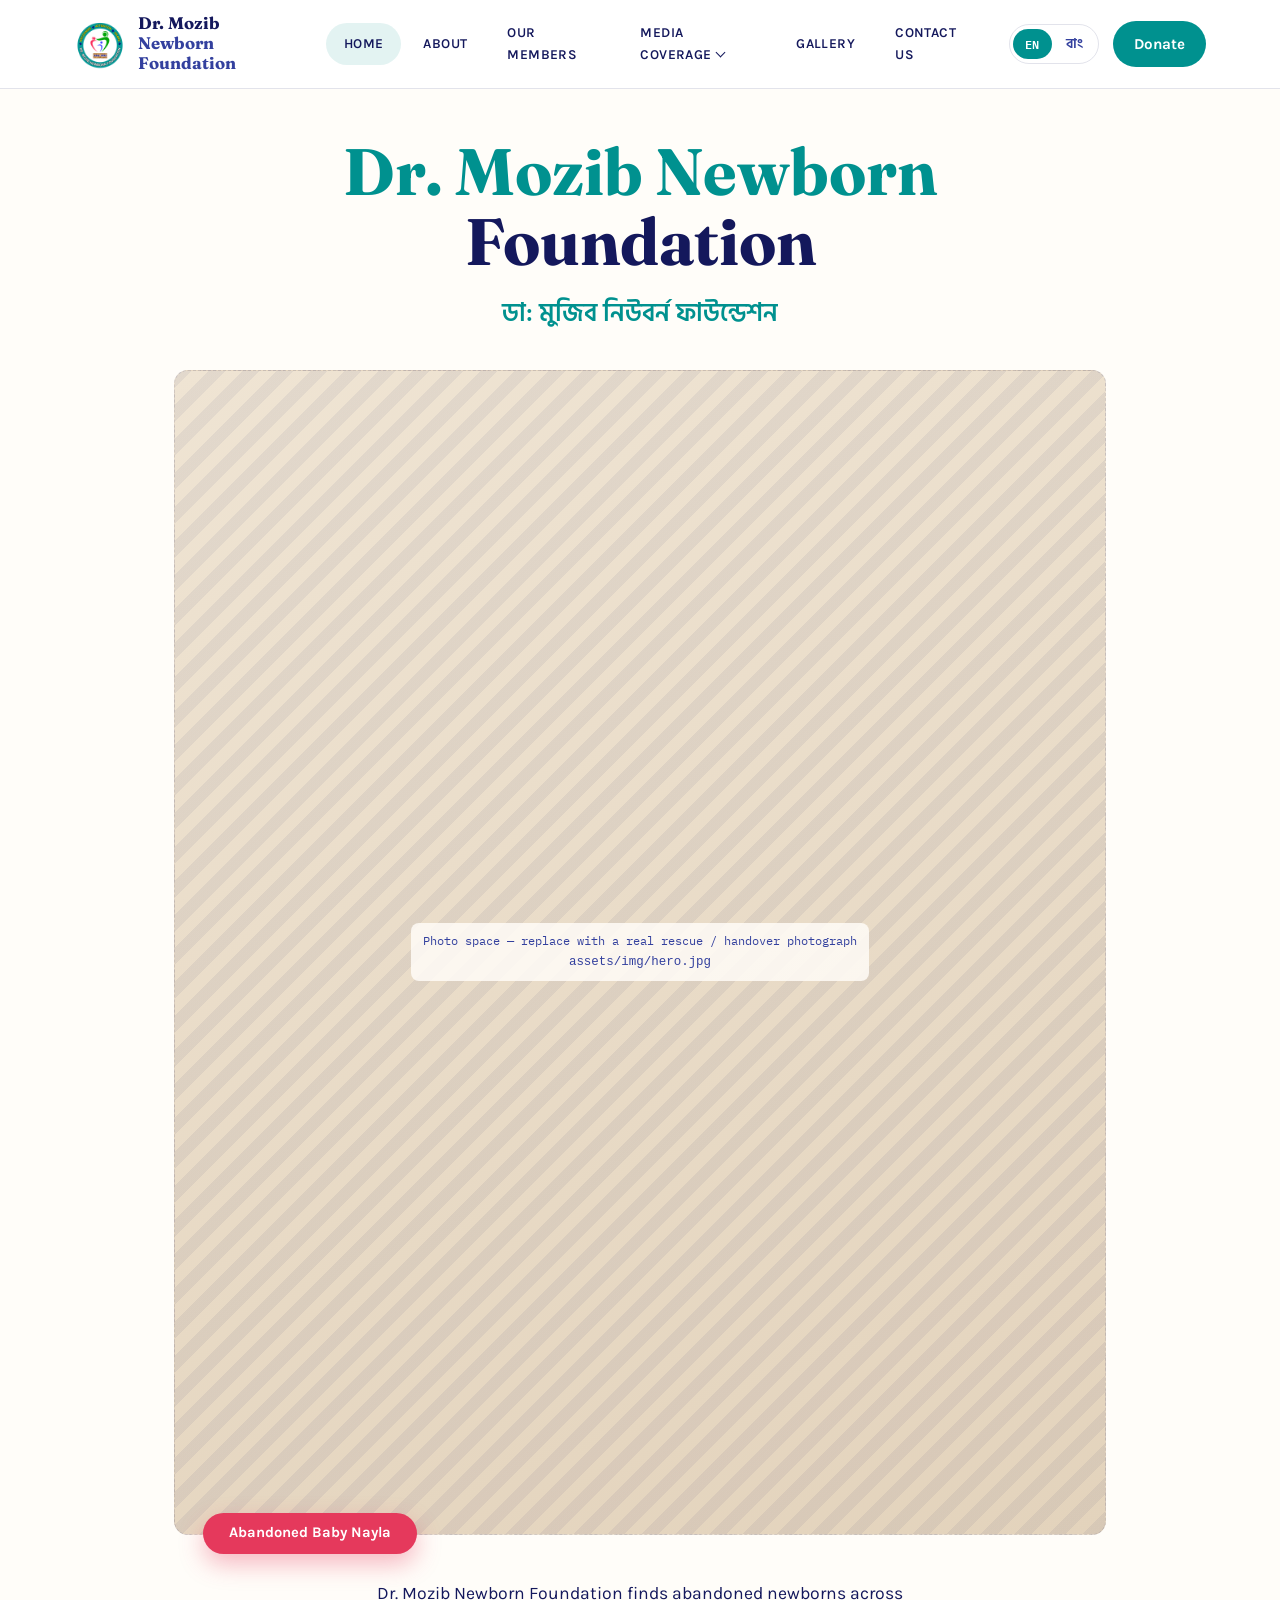
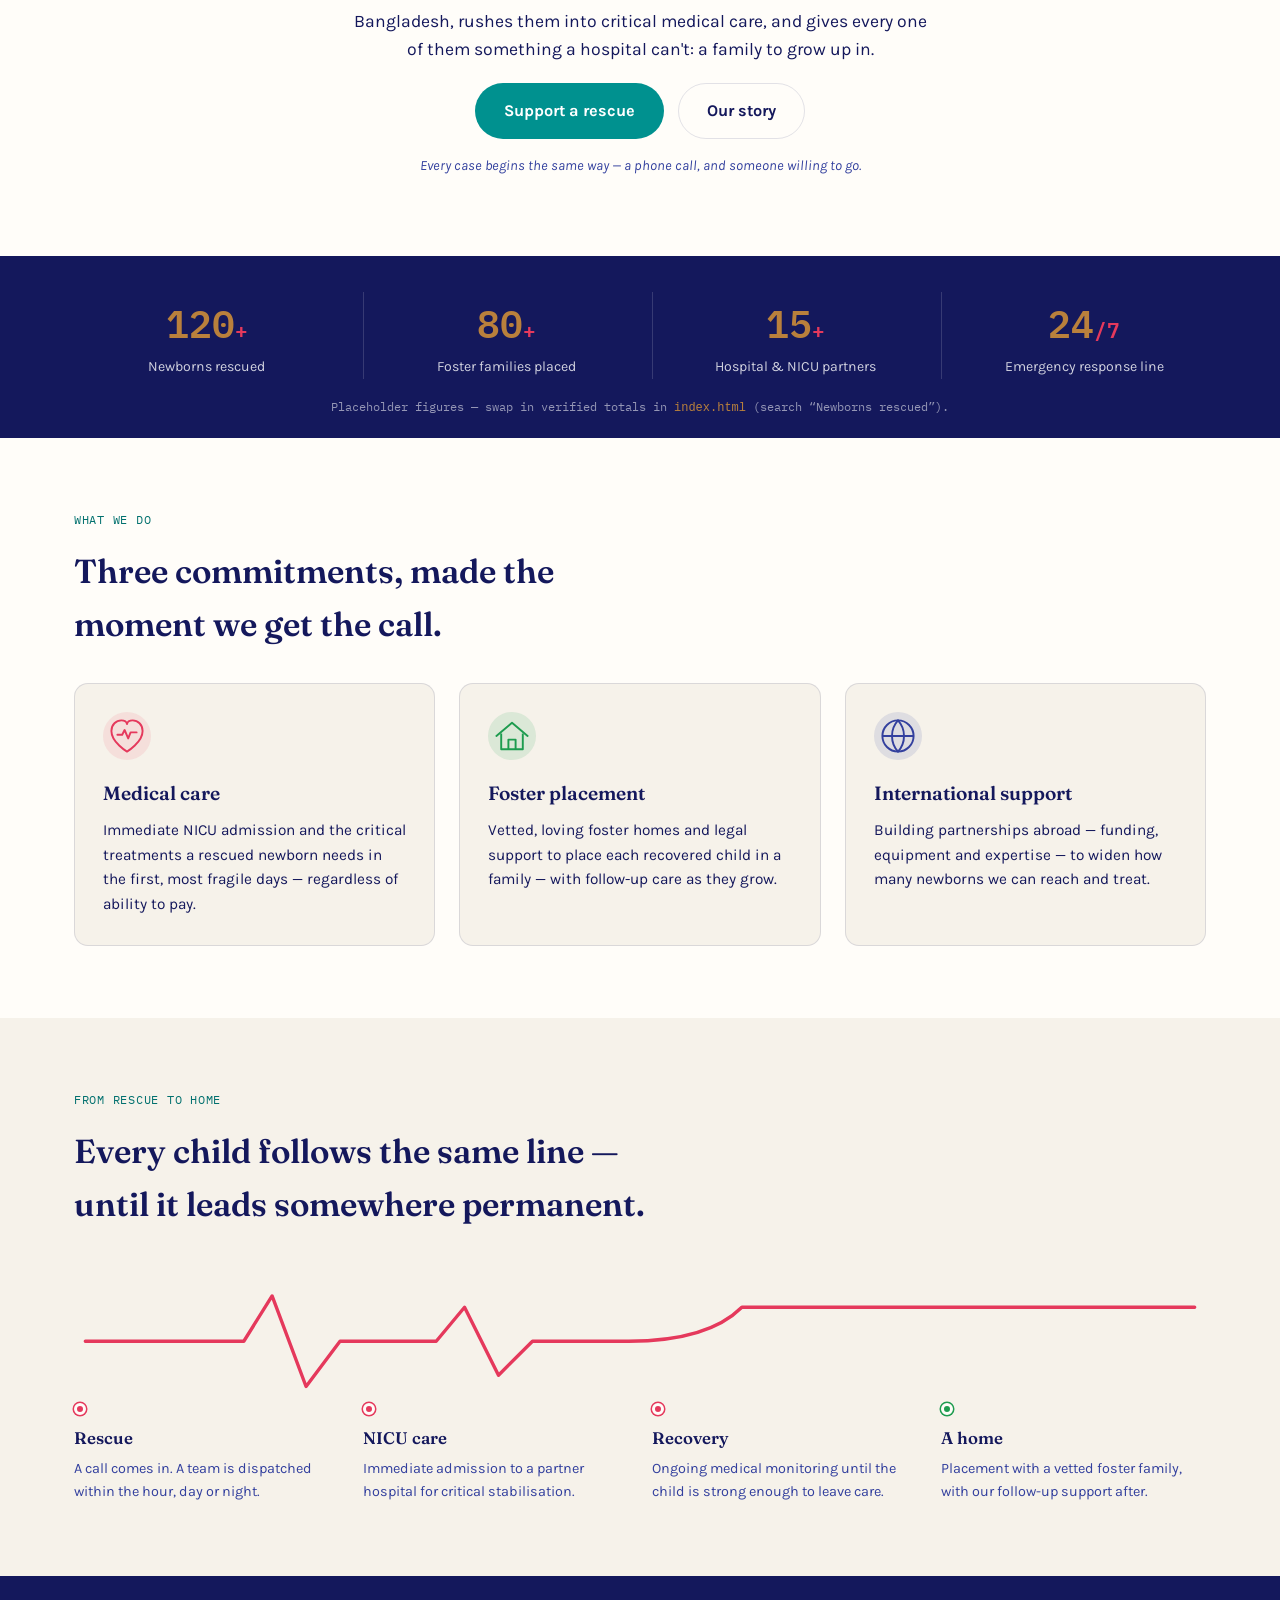
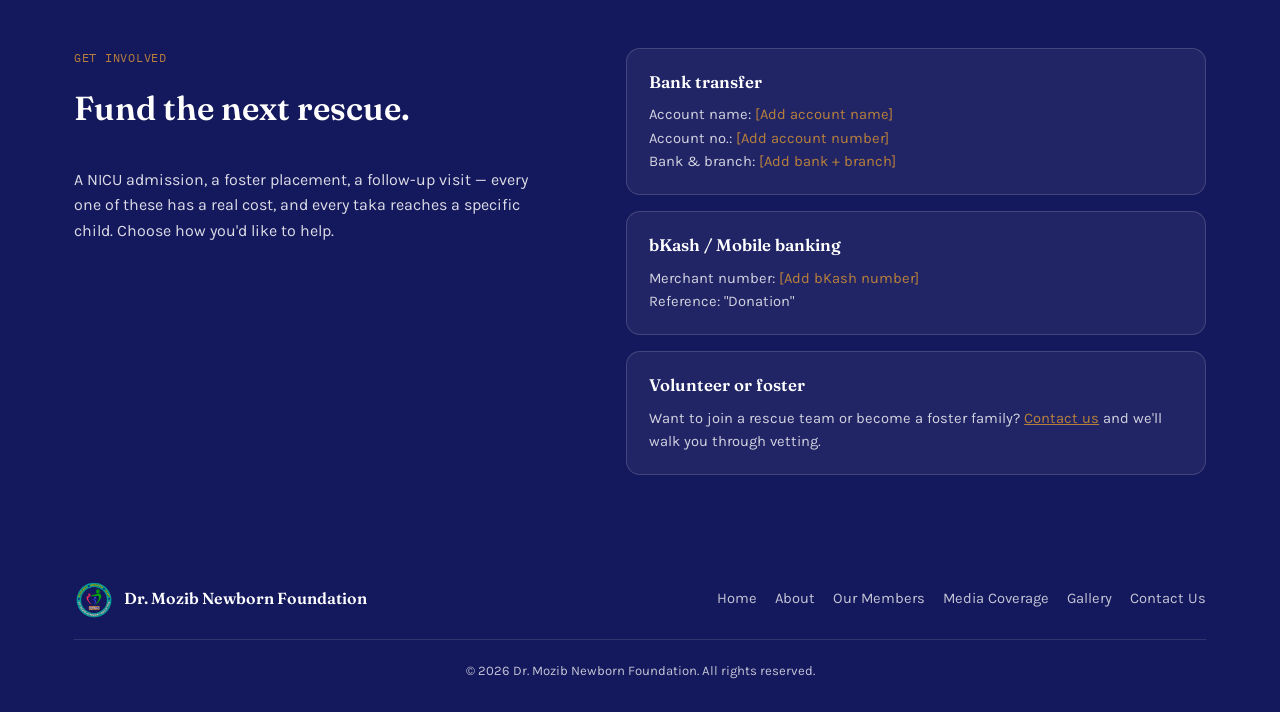
==== commit 5761ecb5: "Use the real logo and rebuild the palette/type from it - Adds the foundation's actual logo (resized " ====
--- a/index.html
+++ b/index.html
@@ -5,10 +5,10 @@
 <meta name="viewport" content="width=device-width, initial-scale=1.0">
 <title>Dr. Mozib Newborn Foundation | Rescue. Care. Home.</title>
 <meta name="description" content="Dr. Mozib Newborn Foundation rescues abandoned newborns in Bangladesh, provides critical medical care, and places every child with a loving foster family.">
-<link rel="icon" href="data:image/svg+xml,<svg xmlns=%22http://www.w3.org/2000/svg%22 viewBox=%220 0 100 100%22><text y=%22.9em%22 font-size=%2290%22>💛</text></svg>">
+<link rel="icon" href="assets/img/favicon.png" type="image/png">
 <link rel="preconnect" href="https://fonts.googleapis.com">
 <link rel="preconnect" href="https://fonts.gstatic.com" crossorigin>
-<link href="https://fonts.googleapis.com/css2?family=Baloo+2:wght@500;600;700;800&family=Karla:wght@400;500;600;700&family=IBM+Plex+Mono:wght@500;600&family=Hind+Siliguri:wght@400;600&family=Baloo+Da+2:wght@600;700;800&display=swap" rel="stylesheet">
+<link href="https://fonts.googleapis.com/css2?family=Fraunces:ital,opsz,wght@0,9..144,400;0,9..144,500;0,9..144,600;0,9..144,700;1,9..144,500;1,9..144,600&family=Karla:wght@400;500;600;700&family=IBM+Plex+Mono:wght@500;600&family=Hind+Siliguri:wght@400;600&family=Tiro+Bangla&display=swap" rel="stylesheet">
 <link rel="stylesheet" href="assets/style.css">
 </head>
 <body>
@@ -18,12 +18,7 @@
 <header class="site-header">
   <div class="wrap header-inner">
     <a class="brand" href="index.html">
-      <span class="brand-mark" aria-hidden="true">
-        <svg width="34" height="34" viewBox="0 0 34 34" fill="none">
-          <circle cx="17" cy="17" r="16" stroke="currentColor" stroke-width="1.4"/>
-          <path d="M6 18.5c2-6 5-8 6.6-8 1.6 0 1.6 3 3.2 3s1.6-6.4 3.2-6.4 1.6 9.4 3.2 9.4c1.2 0 2-1.8 3.4-4.4" stroke="currentColor" stroke-width="1.6" stroke-linecap="round" stroke-linejoin="round" fill="none"/>
-        </svg>
-      </span>
+      <img class="brand-logo" src="assets/img/logo.png" alt="Dr. Mozib Newborn Foundation logo">
       <span class="brand-text" data-i18n="brand_text">Dr. Mozib<br><em>Newborn Foundation</em></span>
     </a>
 
@@ -48,7 +43,7 @@
         <button type="button" class="lang-btn" data-lang="en" id="langEn">EN</button>
         <button type="button" class="lang-btn" data-lang="bn" id="langBn">বাং</button>
       </div>
-      <a href="index.html#donate" class="btn btn-ember" data-i18n="nav_donate">Donate</a>
+      <a href="index.html#donate" class="btn btn-primary" data-i18n="nav_donate">Donate</a>
       <button class="nav-toggle" id="navToggle" aria-expanded="false" aria-controls="main-nav" aria-label="Toggle menu">
         <span></span><span></span><span></span>
       </button>
@@ -81,7 +76,7 @@
         something a hospital can't: a family to grow up in.
       </p>
       <div class="hero-actions">
-        <a href="#donate" class="btn btn-ember btn-lg" data-i18n="hero_cta_donate">Support a rescue</a>
+        <a href="#donate" class="btn btn-primary btn-lg" data-i18n="hero_cta_donate">Support a rescue</a>
         <a href="about.html" class="btn btn-ghost btn-lg" data-i18n="hero_cta_about">Our story</a>
       </div>
       <p class="hero-note" data-i18n="hero_note">Every case begins the same way — a phone call, and someone willing to go.</p>
@@ -134,7 +129,7 @@
           <p data-i18n="card2_p">Vetted, loving foster homes and legal support to place each recovered child in a family — with follow-up care as they grow.</p>
         </article>
 
-        <article class="card">
+        <article class="card card--intl">
           <span class="card-icon" aria-hidden="true">
             <svg viewBox="0 0 40 40" fill="none"><circle cx="20" cy="20" r="13" stroke="currentColor" stroke-width="1.6"/><path d="M7 20h26M20 7c3.3 3.6 5 8.1 5 13s-1.7 9.4-5 13c-3.3-3.6-5-8.1-5-13s1.7-9.4 5-13z" stroke="currentColor" stroke-width="1.6"/></svg>
           </span>
@@ -224,12 +219,7 @@
 <footer class="site-footer">
   <div class="wrap footer-inner">
     <div class="footer-brand">
-      <span class="brand-mark" aria-hidden="true">
-        <svg width="26" height="26" viewBox="0 0 34 34" fill="none">
-          <circle cx="17" cy="17" r="16" stroke="currentColor" stroke-width="1.4"/>
-          <path d="M6 18.5c2-6 5-8 6.6-8 1.6 0 1.6 3 3.2 3s1.6-6.4 3.2-6.4 1.6 9.4 3.2 9.4c1.2 0 2-1.8 3.4-4.4" stroke="currentColor" stroke-width="1.6" stroke-linecap="round" stroke-linejoin="round" fill="none"/>
-        </svg>
-      </span>
+      <img class="brand-logo" src="assets/img/logo.png" alt="Dr. Mozib Newborn Foundation logo">
       <span data-i18n="footer_brand">Dr. Mozib Newborn Foundation</span>
     </div>
     <nav class="footer-nav" aria-label="Footer">
--- a/assets/style.css
+++ b/assets/style.css
@@ -14,23 +14,31 @@
 */
 
 :root {
-  /* Color — matched to the foundation's own site: green + blue brand, pink accent */
-  --paper:      #FFFFFF;   /* page background */
-  --paper-2:    #F6F7FB;   /* card / tinted-section surface */
-  --ink:        #123A5C;   /* deep blue — dark bands, footer, default heading color */
-  --ink-2:      #1D5FAE;   /* brand blue — links, secondary heading color */
-  --ember:      #E85D8A;   /* brand pink — primary CTA + accents */
-  --ember-dark: #C94A73;   /* pink hover / darker text-on-light use */
-  --dawn:       #1E8A4C;   /* brand green — dividers, secondary highlights */
-  --foster:     #1D5FAE;   /* blue — foster/family card accent (shares brand blue) */
-  --charcoal:   #202B36;   /* body text */
-  --line:       rgba(18,58,92,0.12);
-  --nav-active: #E7E4F7;   /* soft lavender pill behind the active nav item */
-
-  /* Type */
-  --font-display: 'Baloo 2', 'Baloo Da 2', system-ui, sans-serif;
+  /* Color — sampled directly from the foundation's real logo (a teal seal with a
+     navy ribbon and a red/green/blue family-figure mark on a tan "Estd." tag). */
+  --paper:      #FFFDF9;   /* page background — barely-warm white, not clinical white */
+  --paper-2:    #F6F2EA;   /* card / tinted-section surface */
+  --ink:        #14185C;   /* the logo's navy ribbon text — dark bands, footer, headings */
+  --ink-2:      #33409E;   /* lighter navy-blue — secondary text, "International support" */
+  --teal:       #00918F;   /* the logo's dominant ring color — THE brand color: primary
+                               buttons, active nav, underlines */
+  --teal-dark:  #01706E;   /* teal hover */
+  --ember:      #E5395C;   /* red from the logo's family-figure mark — caption pill,
+                               "Medical care", the journey line */
+  --ember-dark: #C22348;   /* red hover / darker text-on-light use */
+  --dawn:       #B9803C;   /* the logo's tan "Estd." tag — warm dividers, stat numbers */
+  --foster:     #1E9C4F;   /* green from the family-figure mark — "Foster placement" */
+  --charcoal:   #2B2A28;   /* body text — warm near-black, not cool slate */
+  --line:       rgba(20,24,92,0.12);
+  --nav-active: #E3F3F2;   /* soft teal tint behind the active nav item */
+
+  /* Type — a characterful serif (with real ink-trap detail, not a template default)
+     paired with a plain humanist sans; Bengali gets its own serif/sans pairing so
+     neither language reads as an afterthought. */
+  --font-display: 'Fraunces', 'Iowan Old Style', Georgia, serif;
   --font-body: 'Karla', 'Segoe UI', system-ui, sans-serif;
   --font-bn: 'Hind Siliguri', 'Karla', sans-serif;
+  --font-bn-display: 'Tiro Bangla', var(--font-bn);
   --font-mono: 'IBM Plex Mono', ui-monospace, monospace;
 
   --radius: 14px;
@@ -74,7 +82,7 @@
 .skip-link:focus { left: 16px; top: 16px; }
 
 :focus-visible {
-  outline: 2.5px solid var(--ember);
+  outline: 2.5px solid var(--teal);
   outline-offset: 3px;
 }
 
@@ -91,10 +99,10 @@
   transition: background 0.18s ease, color 0.18s ease, border-color 0.18s ease, transform 0.18s ease;
 }
 .btn-lg { padding: 14px 28px; font-size: 1.02rem; }
-.btn-ember { background: var(--ember); color: #fff; }
-.btn-ember:hover { background: var(--ember-dark); transform: translateY(-1px); }
+.btn-primary { background: var(--teal); color: #fff; }
+.btn-primary:hover { background: var(--teal-dark); transform: translateY(-1px); }
 .btn-ghost { background: transparent; color: var(--ink); border-color: var(--line); }
-.btn-ghost:hover { border-color: var(--ink); }
+.btn-ghost:hover { border-color: var(--teal); color: var(--teal); }
 
 /* ---------- Header ---------- */
 .site-header {
@@ -109,13 +117,13 @@
   gap: 20px;
 }
 .brand {
-  display: flex; align-items: center; gap: 10px;
+  display: flex; align-items: center; gap: 12px;
   text-decoration: none;
   font-family: var(--font-display); font-weight: 700; line-height: 1.18;
   font-size: 1.05rem;
 }
-.brand-mark { color: var(--dawn); flex-shrink: 0; }
-.brand-text { color: var(--dawn); }
+.brand-logo { height: 52px; width: auto; flex-shrink: 0; }
+.brand-text { color: var(--ink); }
 .brand-text em { font-style: normal; color: var(--ink-2); }
 
 .main-nav { display: flex; gap: 4px; align-items: center; }
@@ -141,7 +149,7 @@
   list-style: none; margin: 0; padding: 8px; display: none;
   position: absolute; top: 100%; left: 0;
   background: #fff; border: 1px solid var(--line); border-radius: 12px;
-  box-shadow: 0 12px 28px rgba(18,58,92,0.14);
+  box-shadow: 0 12px 28px rgba(20,24,92,0.14);
   min-width: 190px;
 }
 .nav-item-dropdown:hover .nav-dropdown,
@@ -170,7 +178,7 @@
   transition: background 0.18s ease, color 0.18s ease;
 }
 .lang-btn[data-lang="bn"] { font-family: var(--font-bn); font-size: 0.85rem; }
-.lang-btn.is-active { background: var(--ink); color: #fff; }
+.lang-btn.is-active { background: var(--teal); color: #fff; }
 .lang-btn:not(.is-active):hover { background: var(--line); }
 .nav-toggle {
   display: none; flex-direction: column; justify-content: center; gap: 5px;
@@ -185,7 +193,7 @@
 .eyebrow {
   font-family: var(--font-mono); font-size: 0.78rem;
   letter-spacing: 0.06em; text-transform: uppercase;
-  color: var(--ember-dark); margin: 0 0 14px;
+  color: var(--teal-dark); margin: 0 0 14px;
 }
 .eyebrow--light { color: var(--dawn); }
 
@@ -194,10 +202,10 @@
   font-size: clamp(2.3rem, 6vw, 4.1rem);
   line-height: 1.08; margin: 0; font-weight: 700;
 }
-.hero-title .line-green { color: var(--dawn); display: block; }
-.hero-title .line-blue { color: var(--ink-2); display: block; }
+.hero-title .line-green { color: var(--teal); display: block; }
+.hero-title .line-blue { color: var(--ink); display: block; }
 .hero-title-bn {
-  font-family: var(--font-bn); font-weight: 600; color: var(--dawn);
+  font-family: var(--font-bn); font-weight: 600; color: var(--teal);
   font-size: clamp(1.15rem, 2.6vw, 1.55rem);
   margin: 16px 0 0;
 }
@@ -209,7 +217,7 @@
   background: var(--ember); color: #fff; font-weight: 700;
   font-size: 0.92rem; line-height: 1;
   padding: 13px 26px; border-radius: 999px;
-  box-shadow: 0 10px 24px rgba(232,93,138,0.35);
+  box-shadow: 0 10px 24px rgba(229,57,92,0.35);
 }
 
 .hero-lede-wrap { max-width: 640px; margin: 0 auto; }
@@ -262,12 +270,14 @@
 .card-icon {
   display: inline-flex; align-items: center; justify-content: center;
   width: 48px; height: 48px; border-radius: 50%;
-  background: rgba(225,97,60,0.1); color: var(--ember);
+  background: rgba(229,57,92,0.1); color: var(--ember);
   margin-bottom: 18px;
 }
-.card--foster .card-icon { background: rgba(91,127,90,0.12); color: var(--foster); }
+.card--foster .card-icon { background: rgba(30,156,79,0.12); color: var(--foster); }
+.card--intl .card-icon { background: rgba(51,64,158,0.12); color: var(--ink-2); }
 .card h3 { font-size: 1.2rem; margin-bottom: 10px; }
-.card p { color: var(--ink); font-size: 0.96rem; margin: 0; }
+.card p { color: var(--ink); font-size: 0.96rem; margin: 0 0 0.85em; }
+.card p:last-child { margin-bottom: 0; }
 
 /* ---------- About ---------- */
 .about-grid {
@@ -277,7 +287,7 @@
 .photo-frame {
   aspect-ratio: 4/5; border-radius: var(--radius);
   background:
-    repeating-linear-gradient(135deg, rgba(18,51,46,0.06) 0 12px, transparent 12px 24px),
+    repeating-linear-gradient(135deg, rgba(20,24,92,0.06) 0 12px, transparent 12px 24px),
     linear-gradient(160deg, #EFE4D3, #E3D3BC);
   border: 1px dashed var(--line);
   display: flex; align-items: center; justify-content: center;
@@ -340,7 +350,7 @@
 .play-badge {
   position: absolute; top: 50%; left: 50%; transform: translate(-50%,-50%);
   width: 52px; height: 52px; border-radius: 50%;
-  background: rgba(232,93,138,0.92); color: #fff;
+  background: rgba(229,57,92,0.92); color: #fff;
   display: flex; align-items: center; justify-content: center;
 }
 .video-item figcaption { font-size: 0.85rem; color: var(--ink-2); margin-top: 8px; }
@@ -398,7 +408,7 @@
 .site-footer { background: var(--ink); color: rgba(255,255,255,0.75); padding-block: 32px; }
 .footer-inner { display: flex; align-items: center; justify-content: space-between; gap: 20px; flex-wrap: wrap; }
 .footer-brand { display: flex; align-items: center; gap: 10px; color: #fff; font-family: var(--font-display); font-weight: 600; }
-.footer-brand .brand-mark { color: var(--dawn); }
+.footer-brand .brand-logo { height: 40px; }
 .footer-nav { display: flex; gap: 18px; flex-wrap: wrap; }
 .footer-nav a { color: rgba(255,255,255,0.75); text-decoration: none; font-size: 0.92rem; }
 .footer-nav a:hover { color: #fff; }
@@ -407,17 +417,18 @@
 /* ---------- Bengali mode ----------
    Fraunces/IBM Plex Mono have no Bengali glyphs, so headings and the mono
    "eyebrow"/label treatment fall back to Bengali-supporting faces when the
-   page language is switched. */
+   page language is switched. Tiro Bangla is a serif in the same spirit as
+   Fraunces, so the two languages still read as one designed identity. */
 :root[lang="bn"] body { font-family: var(--font-bn); }
 :root[lang="bn"] h1,
 :root[lang="bn"] h2,
 :root[lang="bn"] h3,
 :root[lang="bn"] .brand-text {
-  font-family: 'Baloo Da 2', var(--font-bn);
+  font-family: var(--font-bn-display);
 }
 :root[lang="bn"] em { font-style: normal; }
 :root[lang="bn"] .hero-title {
-  font-family: 'Baloo 2', var(--font-display); /* wordmark stays English — don't fall back to the Bengali face */
+  font-family: var(--font-display); /* wordmark stays English — don't fall back to the Bengali face */
 }
 :root[lang="bn"] .eyebrow,
 :root[lang="bn"] .contact-list dt {
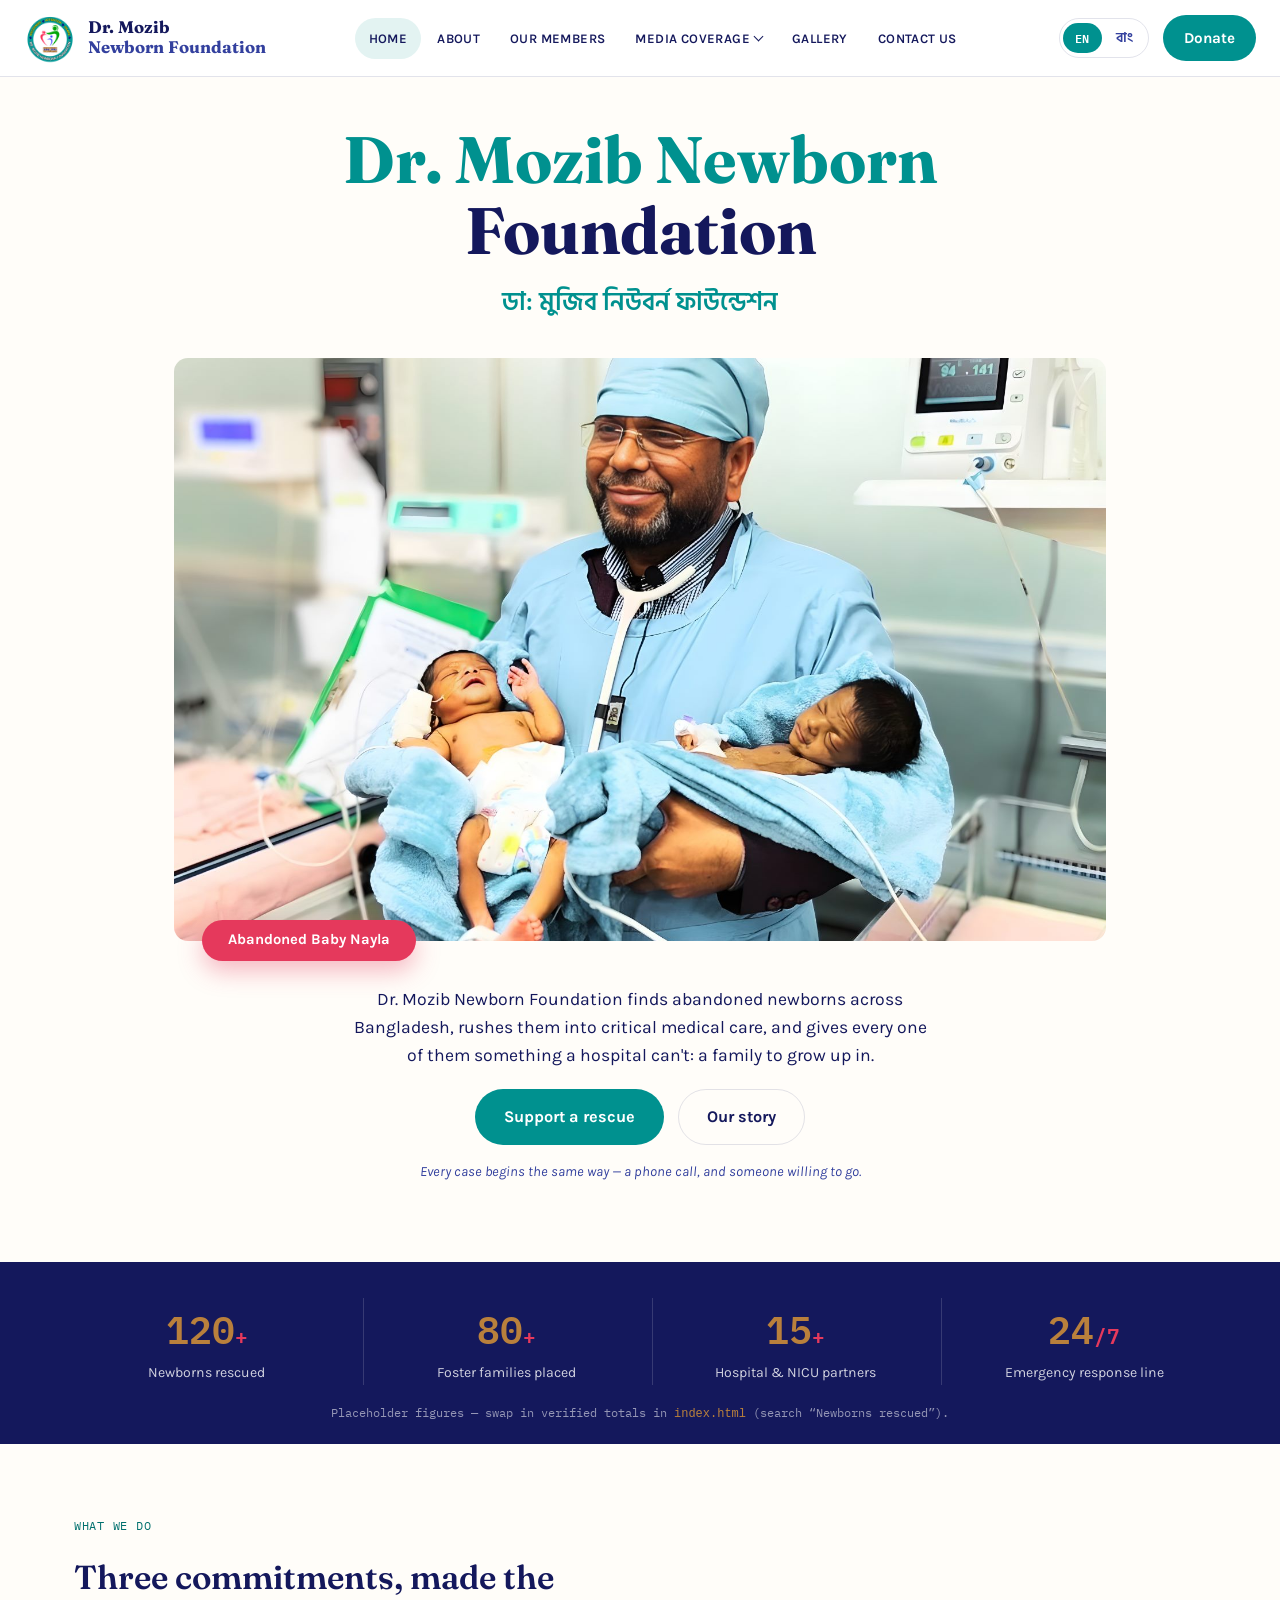
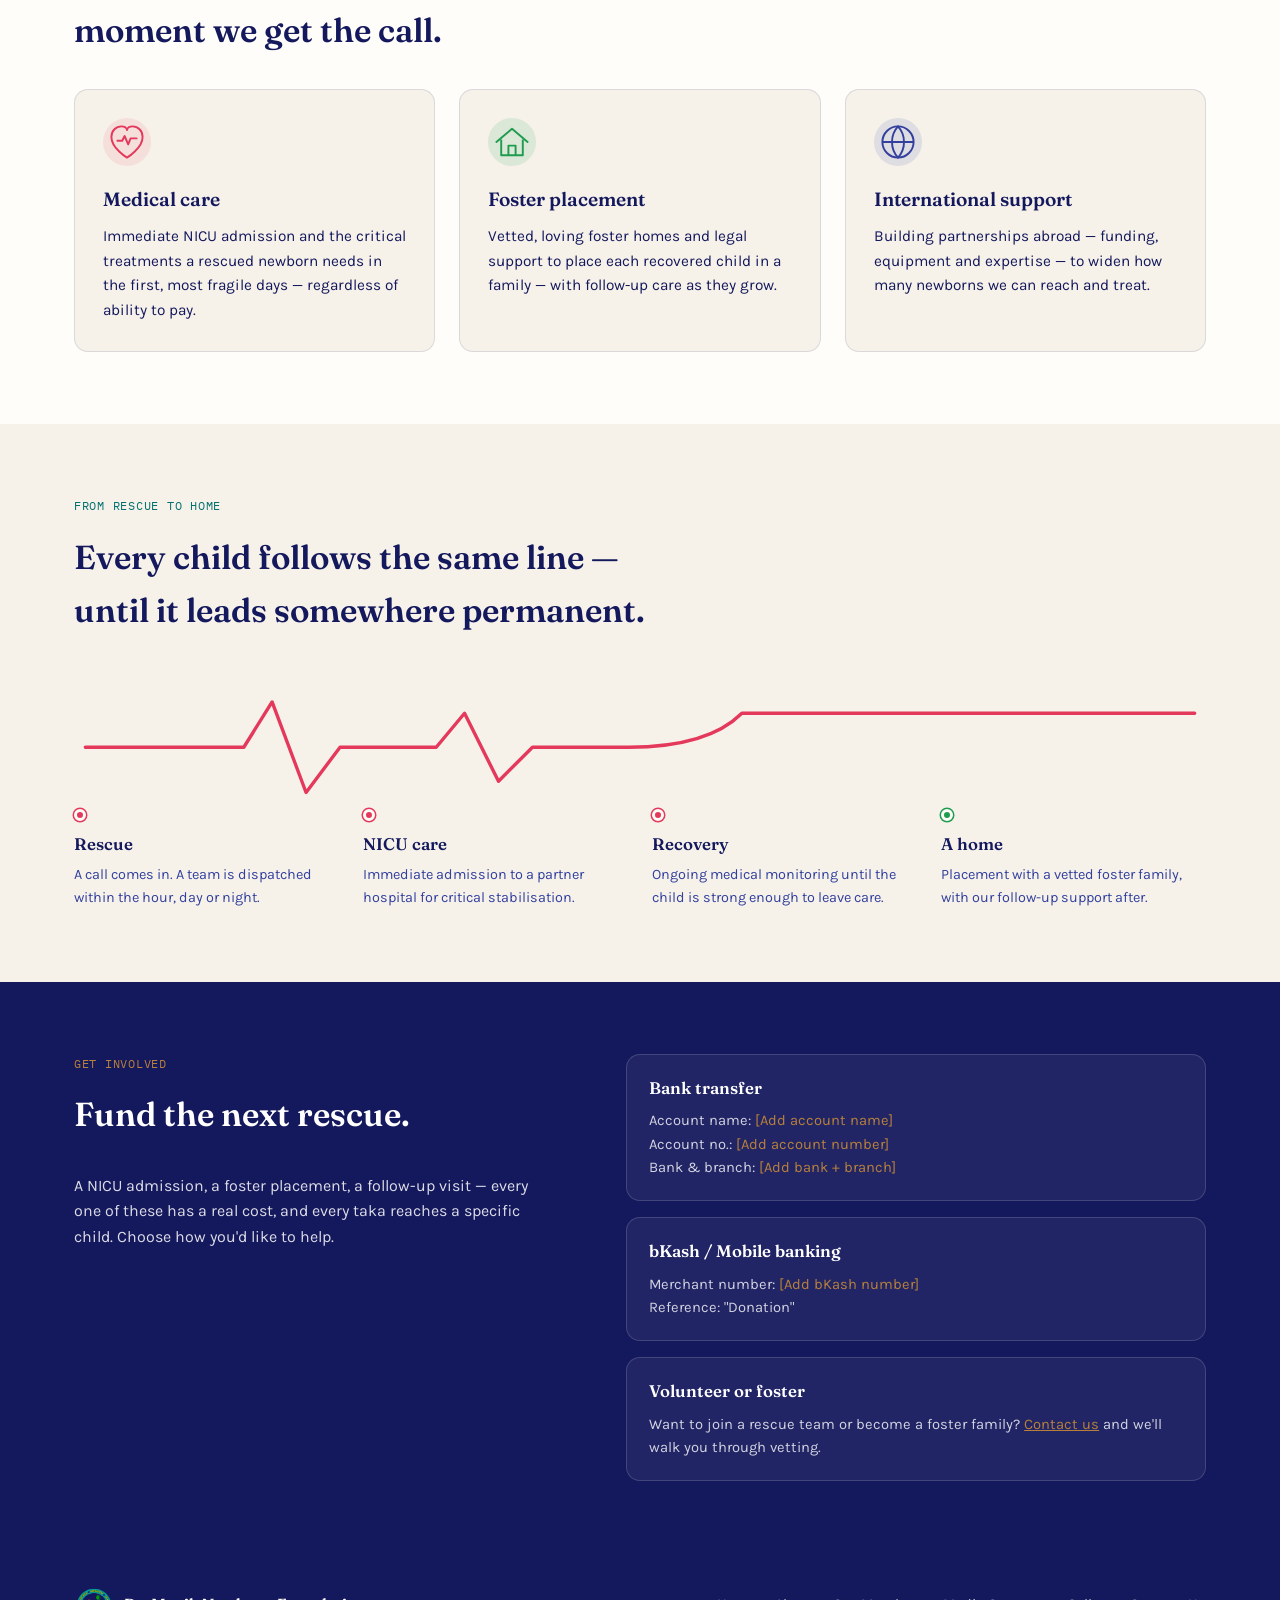
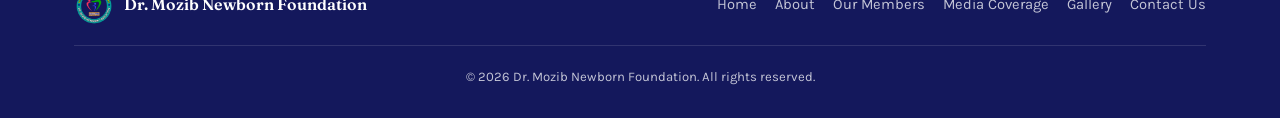
==== commit 487a5b6a: "Add the real hero photo Uses the founder's actual NICU photo (twin newborns) as the hero image, resi" ====
--- a/index.html
+++ b/index.html
@@ -63,8 +63,10 @@
     </div>
 
     <div class="wrap hero-photo-wrap">
-      <div class="photo-frame hero-photo">
-        <span class="photo-frame-label">Photo space — replace with a real rescue / handover photograph<br><code>assets/img/hero.jpg</code></span>
+      <div class="hero-photo">
+        <div class="hero-photo-frame">
+          <img src="assets/img/hero.jpg" alt="Professor Dr. Md. Mozibur Rahman holding rescued newborn twins in the NICU" class="hero-photo-img">
+        </div>
         <span class="caption-pill">Abandoned Baby Nayla</span>
       </div>
     </div>
--- a/assets/style.css
+++ b/assets/style.css
@@ -111,6 +111,7 @@
   backdrop-filter: blur(8px);
   border-bottom: 1px solid var(--line);
 }
+.site-header .wrap { max-width: 1340px; } /* a bit wider than the body's .wrap so the full nav has room to sit on one line */
 .header-inner {
   display: flex; align-items: center; justify-content: space-between;
   padding-block: 12px;
@@ -123,16 +124,17 @@
   font-size: 1.05rem;
 }
 .brand-logo { height: 52px; width: auto; flex-shrink: 0; }
-.brand-text { color: var(--ink); }
+.brand-text { color: var(--ink); white-space: nowrap; }
 .brand-text em { font-style: normal; color: var(--ink-2); }
 
-.main-nav { display: flex; gap: 4px; align-items: center; }
+.main-nav { display: flex; gap: 2px; align-items: center; }
 .main-nav a {
   display: inline-block;
   text-decoration: none; color: var(--ink);
-  font-weight: 600; font-size: 0.85rem;
+  font-weight: 600; font-size: 0.82rem;
   letter-spacing: 0.03em; text-transform: uppercase;
-  padding: 10px 18px; border-radius: 999px;
+  padding: 10px 14px; border-radius: 999px;
+  white-space: nowrap;
   transition: background 0.18s ease;
 }
 .main-nav a:hover { background: var(--paper-2); }
@@ -212,6 +214,8 @@
 
 .hero-photo-wrap { max-width: 980px; margin: 0 auto; padding-bottom: 44px; }
 .hero-photo { position: relative; aspect-ratio: 16/10; }
+.hero-photo-frame { width: 100%; height: 100%; border-radius: var(--radius); overflow: hidden; }
+.hero-photo-img { width: 100%; height: 100%; object-fit: cover; display: block; }
 .caption-pill {
   position: absolute; left: 28px; bottom: -20px;
   background: var(--ember); color: #fff; font-weight: 700;
@@ -438,7 +442,11 @@
 }
 
 /* ---------- Responsive ---------- */
-@media (max-width: 900px) {
+
+/* Nav switches to the hamburger menu well before the inline nav would run
+   out of room and start wrapping mid-word — a wider breakpoint than the
+   content-grid one below, on purpose. */
+@media (max-width: 1240px) {
   .main-nav { display: none; }
   .nav-toggle { display: flex; }
   .site-header.nav-open .main-nav {
@@ -454,7 +462,9 @@
     padding: 0 0 0 16px; margin-top: -4px;
   }
   .nav-dropdown a { padding: 8px 0; }
-
+}
+
+@media (max-width: 900px) {
   .about-grid, .donate-grid, .contact-grid { grid-template-columns: 1fr; }
   .about-art { order: -1; max-width: 320px; }
   .stats-grid { grid-template-columns: repeat(2, 1fr); gap: 28px 16px; }
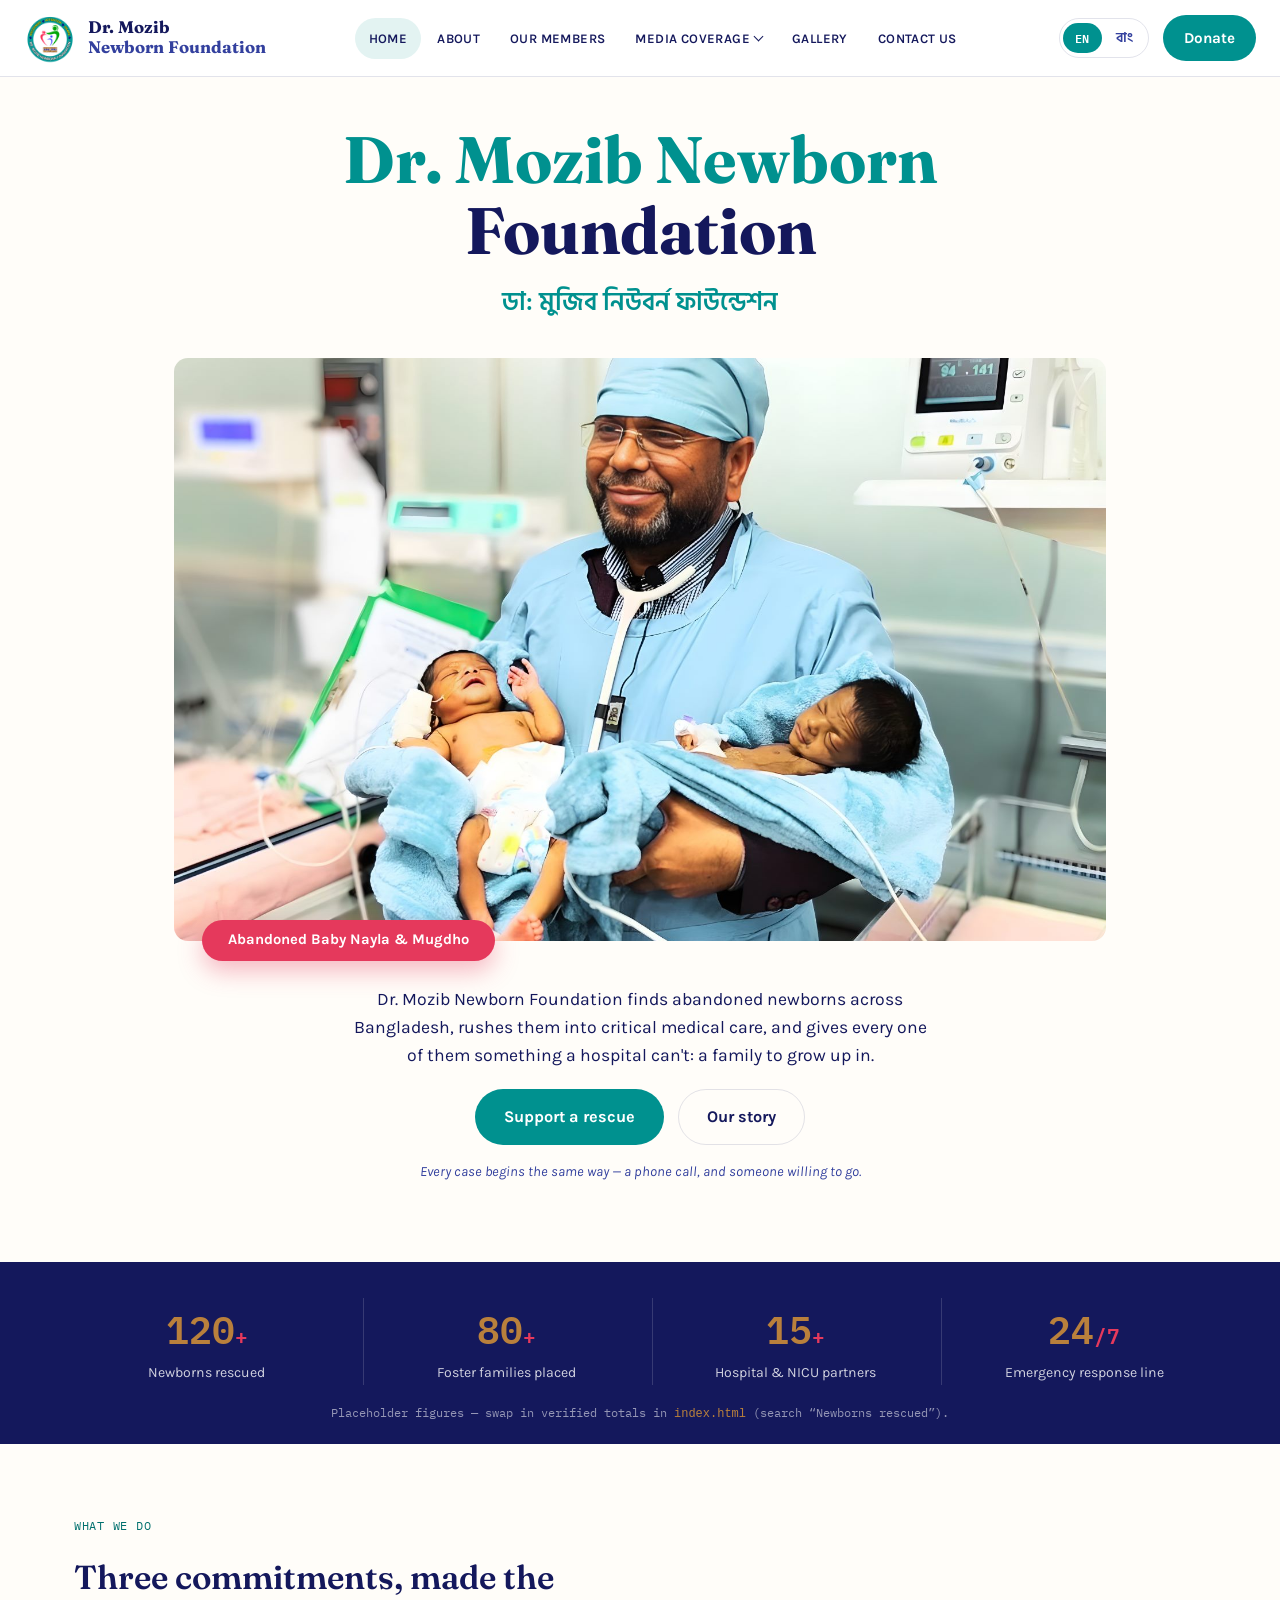
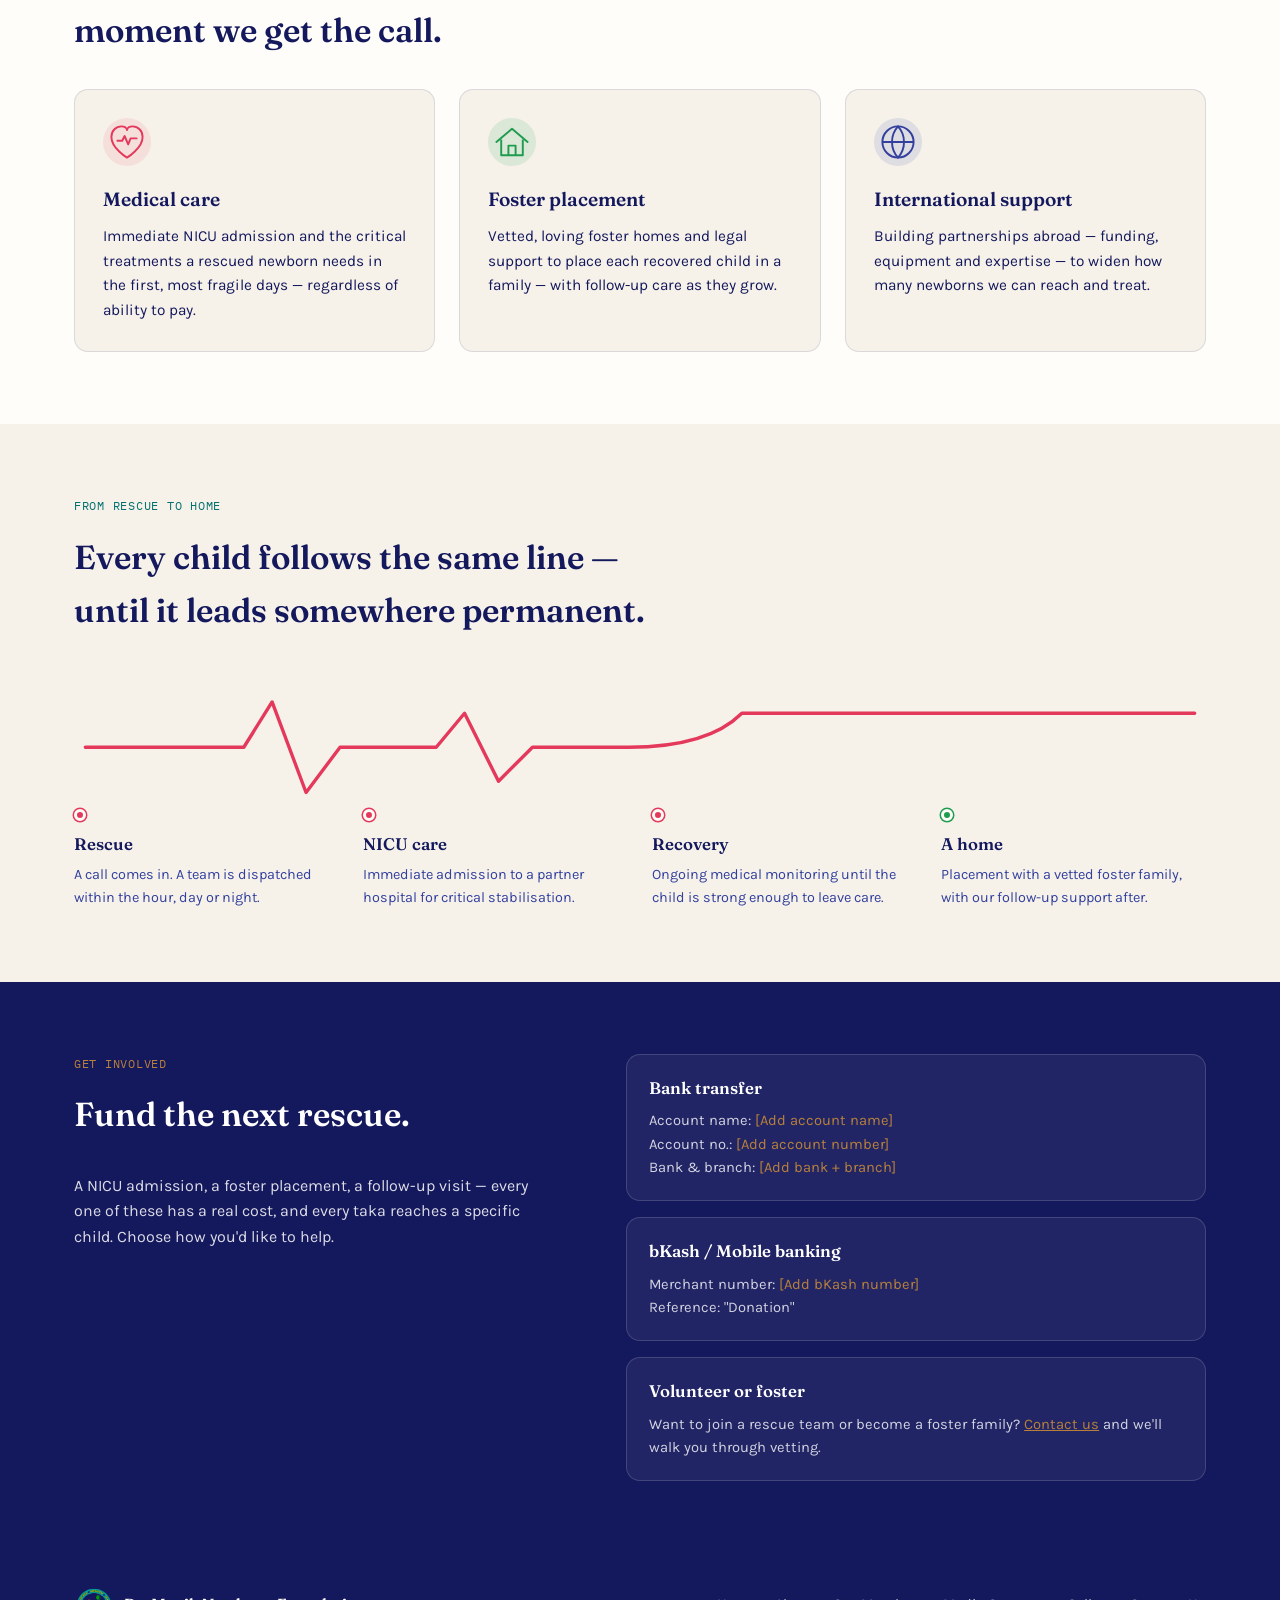
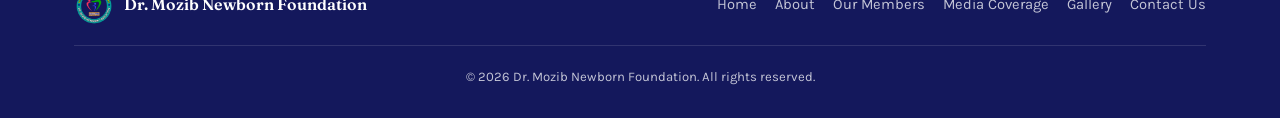
==== commit 0acac458: "Update hero caption to name both babies, Nayla and Mugdho Also keeps the caption pill on one line an" ====
--- a/index.html
+++ b/index.html
@@ -67,7 +67,7 @@
         <div class="hero-photo-frame">
           <img src="assets/img/hero.jpg" alt="Professor Dr. Md. Mozibur Rahman holding rescued newborn twins in the NICU" class="hero-photo-img">
         </div>
-        <span class="caption-pill">Abandoned Baby Nayla</span>
+        <span class="caption-pill">Abandoned Baby Nayla &amp; Mugdho</span>
       </div>
     </div>
 
--- a/assets/style.css
+++ b/assets/style.css
@@ -219,7 +219,7 @@
 .caption-pill {
   position: absolute; left: 28px; bottom: -20px;
   background: var(--ember); color: #fff; font-weight: 700;
-  font-size: 0.92rem; line-height: 1;
+  font-size: 0.92rem; line-height: 1; white-space: nowrap;
   padding: 13px 26px; border-radius: 999px;
   box-shadow: 0 10px 24px rgba(229,57,92,0.35);
 }
@@ -485,4 +485,5 @@
   .press-item { flex-direction: column; gap: 4px; }
   .stats-grid { grid-template-columns: 1fr 1fr; }
   .member-grid { grid-template-columns: 1fr 1fr; }
-}
+  .caption-pill { font-size: 0.76rem; padding: 10px 18px; left: 16px; bottom: -16px; }
+}
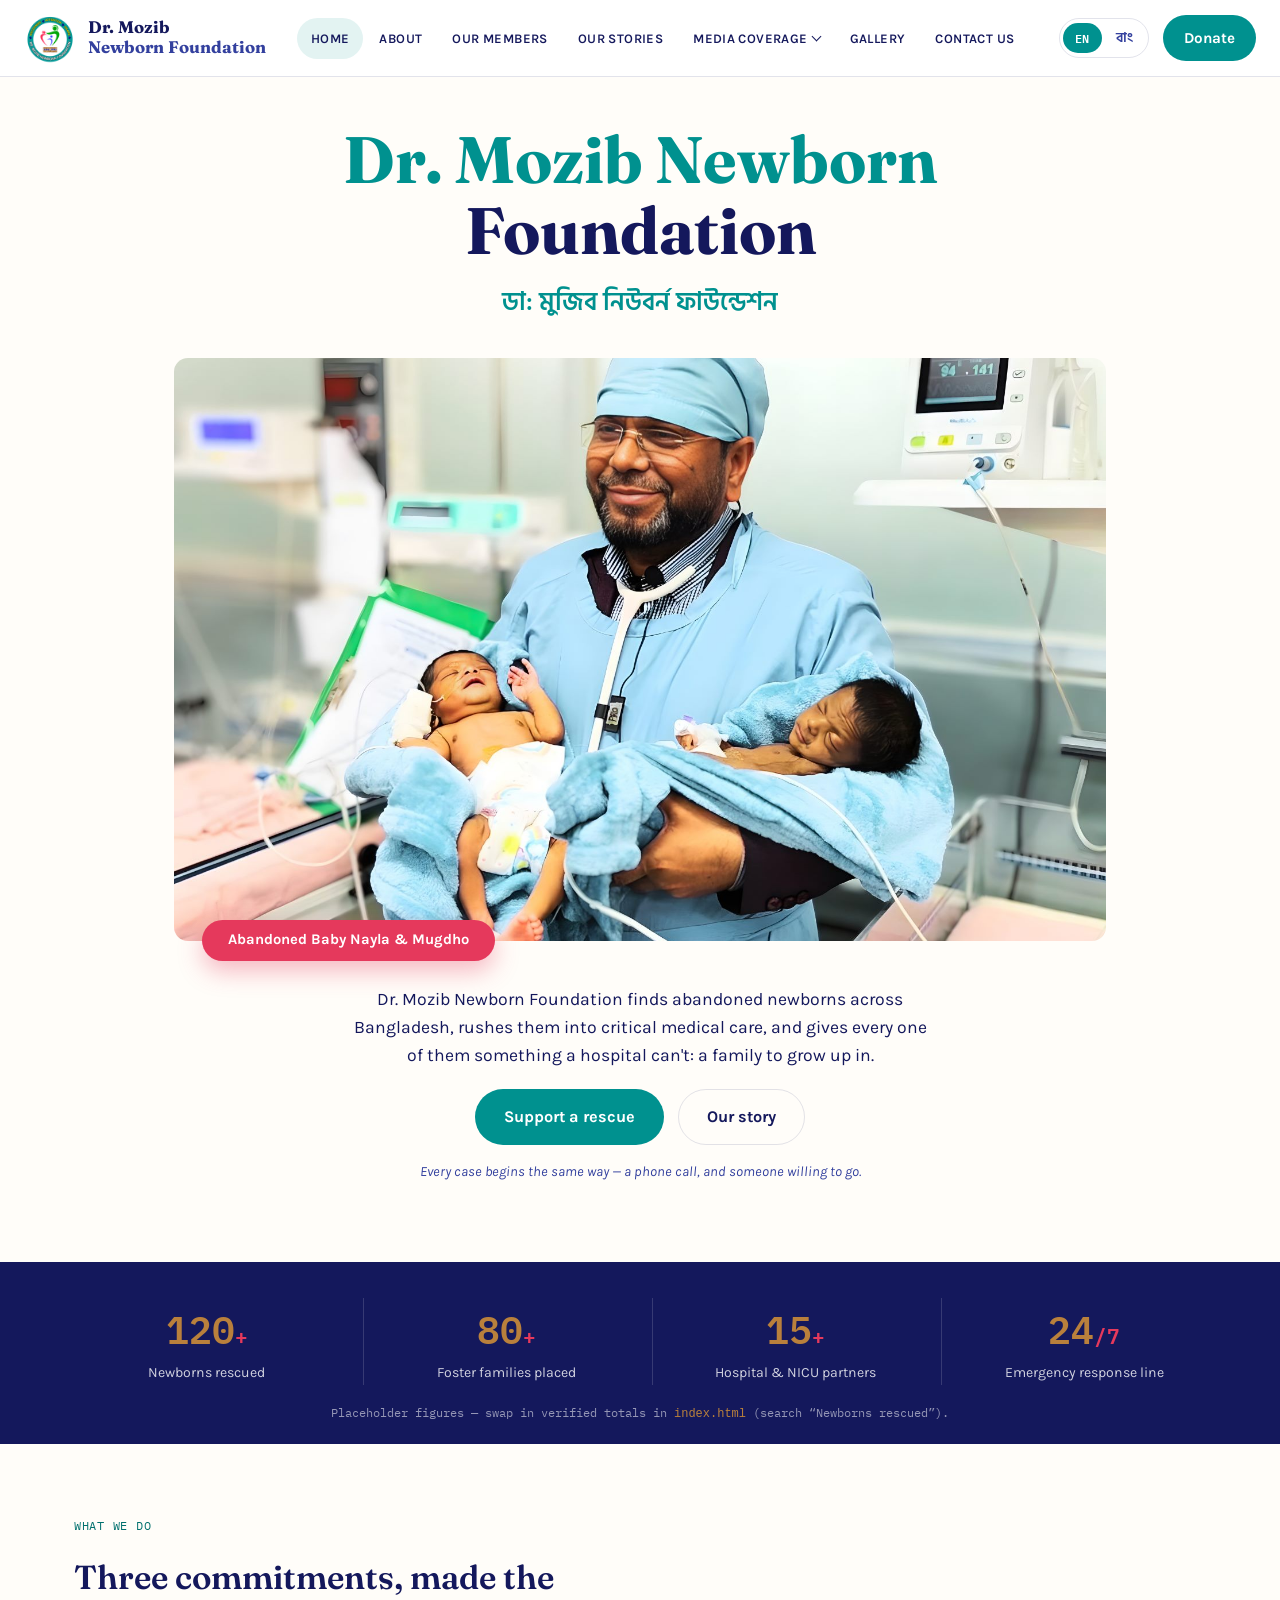
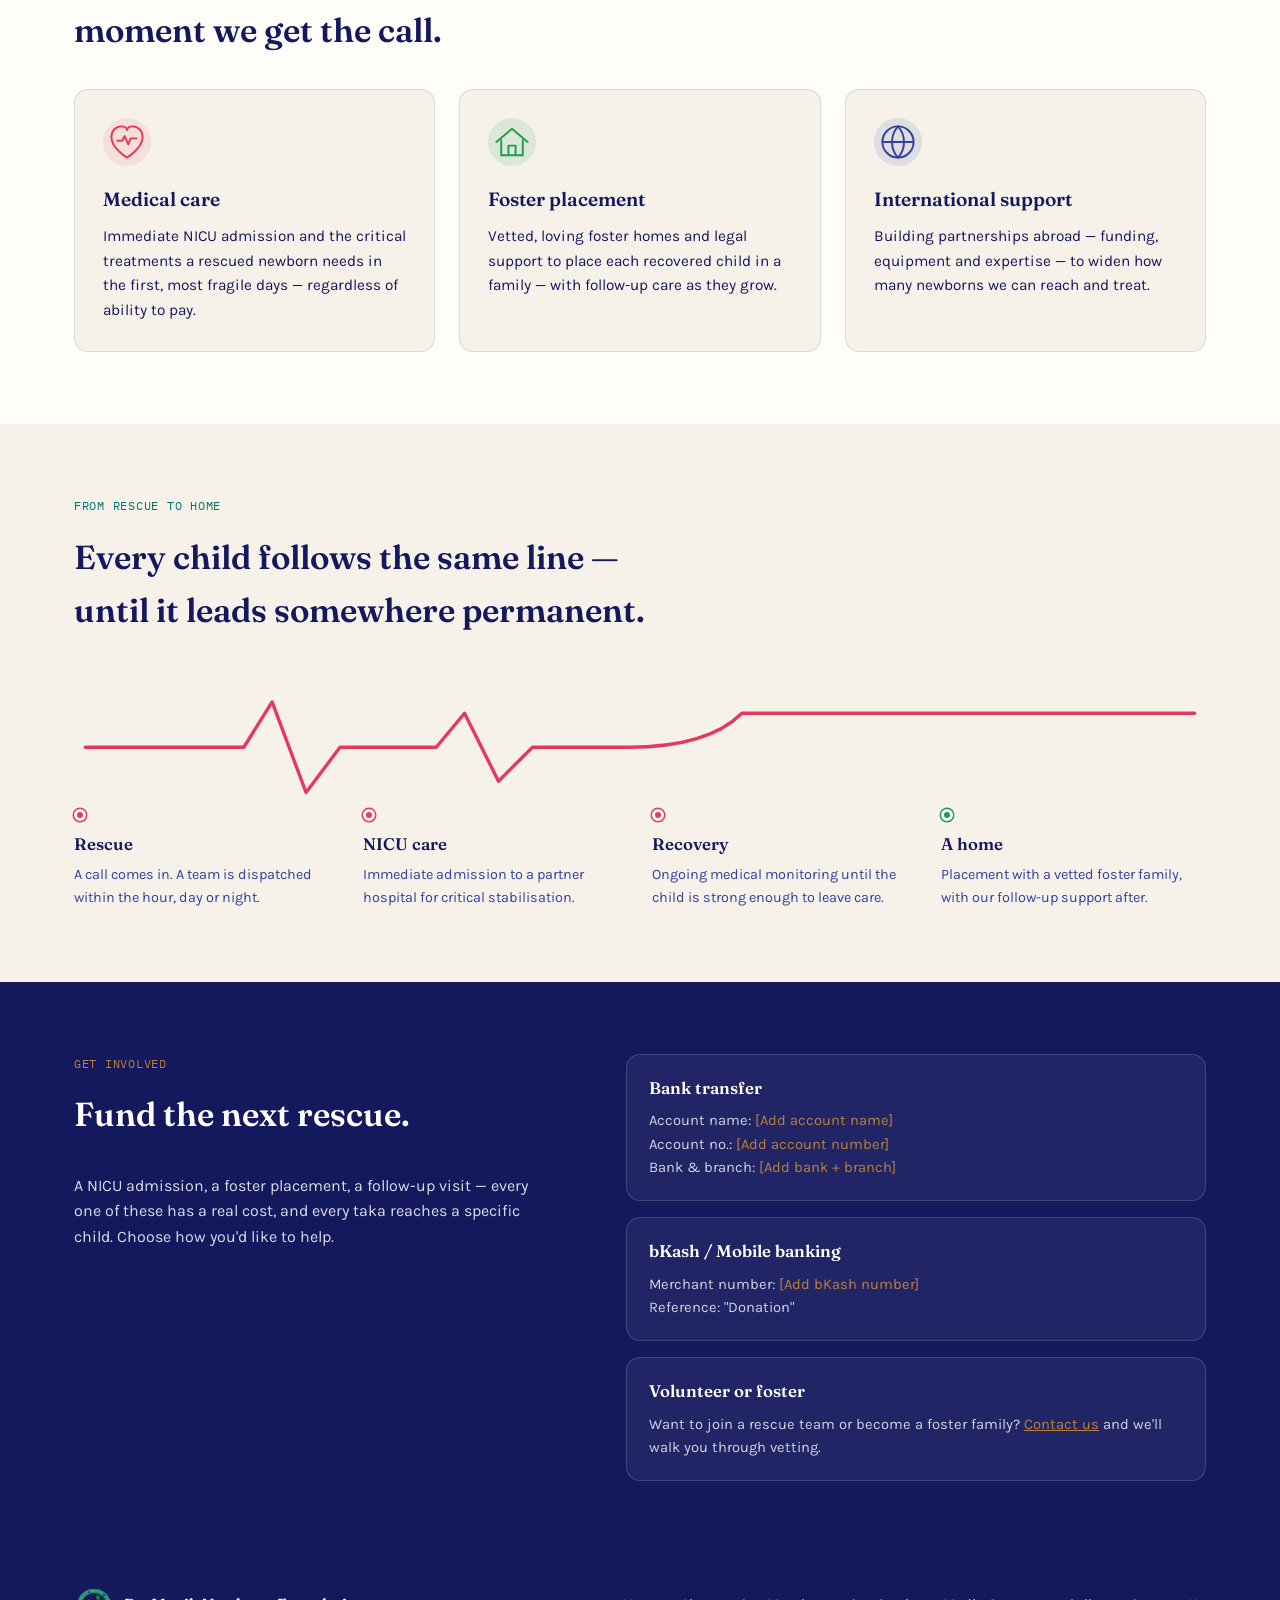
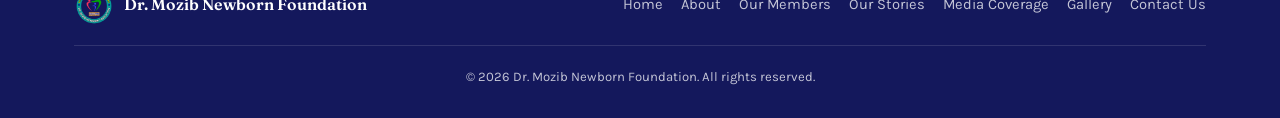
==== commit 09f552f5: "Add Our Stories page with 23 dated rescue accounts Adds a new Our Stories page listing every individ" ====
--- a/index.html
+++ b/index.html
@@ -26,6 +26,7 @@
       <a href="index.html" class="is-current" data-i18n="nav_home">Home</a>
       <a href="about.html" data-i18n="nav_about">About</a>
       <a href="members.html" data-i18n="nav_members">Our Members</a>
+      <a href="our-stories.html" data-i18n="nav_stories">Our Stories</a>
       <div class="nav-item-dropdown">
         <a href="media-coverage.html" data-i18n="nav_media">Media Coverage</a>
         <ul class="nav-dropdown">
@@ -228,6 +229,7 @@
       <a href="index.html" data-i18n="nav_home">Home</a>
       <a href="about.html" data-i18n="nav_about">About</a>
       <a href="members.html" data-i18n="nav_members">Our Members</a>
+      <a href="our-stories.html" data-i18n="nav_stories">Our Stories</a>
       <a href="media-coverage.html" data-i18n="nav_media">Media Coverage</a>
       <a href="gallery.html" data-i18n="nav_gallery">Gallery</a>
       <a href="contact.html" data-i18n="nav_contact_us">Contact Us</a>
--- a/assets/style.css
+++ b/assets/style.css
@@ -283,6 +283,43 @@
 .card p { color: var(--ink); font-size: 0.96rem; margin: 0 0 0.85em; }
 .card p:last-child { margin-bottom: 0; }
 
+/* ---------- Mission / Vision / Goal — colorful hover cards ---------- */
+.mvg-grid .card {
+  position: relative;
+  background: #fff;
+  padding: 32px 28px 28px;
+  border-top: 4px solid var(--card-accent, var(--line));
+  font-size: 1.02rem;
+  transition: transform 0.25s ease, box-shadow 0.25s ease;
+}
+.mvg-grid .card::before {
+  content: "";
+  position: absolute; inset: 0;
+  background: var(--card-accent, transparent);
+  opacity: 0.04;
+  pointer-events: none;
+}
+.mvg-grid .card:hover {
+  transform: translateY(-8px);
+  box-shadow: 0 20px 36px rgba(20,24,92,0.16);
+}
+.mvg-grid .card--mission { --card-accent: var(--teal); }
+.mvg-grid .card--vision { --card-accent: var(--dawn); }
+.mvg-grid .card--goal { --card-accent: var(--ember); }
+.mvg-grid .card-icon {
+  background: var(--paper-2);
+  background: color-mix(in srgb, var(--card-accent) 14%, transparent);
+  color: var(--card-accent);
+  transition: transform 0.25s ease;
+}
+.mvg-grid .card:hover .card-icon { transform: scale(1.1) rotate(-4deg); }
+.mvg-grid .card h3 { font-size: 1.4rem; }
+.mvg-grid .card p {
+  font-size: 1.03rem; line-height: 1.7;
+  text-align: justify; text-align-last: left;
+  hyphens: auto;
+}
+
 /* ---------- About ---------- */
 .about-grid {
   display: grid; grid-template-columns: 0.85fr 1.15fr;
@@ -296,12 +333,54 @@
   border: 1px dashed var(--line);
   display: flex; align-items: center; justify-content: center;
   text-align: center; padding: 20px;
-}
+  overflow: hidden;
+}
+.photo-frame:has(img) { padding: 0; border-style: solid; }
+.photo-frame img { width: 100%; height: 100%; object-fit: cover; display: block; }
 .photo-frame-label {
   font-family: var(--font-mono); font-size: 0.78rem; color: var(--ink-2);
   background: rgba(255,252,247,0.85); padding: 8px 12px; border-radius: 8px;
 }
 .about-copy p { color: var(--ink); }
+
+/* ---------- Lightbox (click-to-enlarge photos) ---------- */
+.lightbox-trigger {
+  all: unset; cursor: zoom-in;
+  display: block; width: 100%; height: 100%; position: relative;
+}
+.lightbox-trigger:focus-visible { outline: 2.5px solid var(--teal); outline-offset: 2px; }
+.lightbox-zoom-hint {
+  position: absolute; right: 12px; bottom: 12px;
+  width: 34px; height: 34px; border-radius: 50%;
+  background: rgba(20,24,92,0.65); color: #fff;
+  display: flex; align-items: center; justify-content: center;
+  opacity: 0; transform: scale(0.85);
+  transition: opacity 0.2s ease, transform 0.2s ease;
+}
+.lightbox-trigger:hover .lightbox-zoom-hint,
+.lightbox-trigger:focus-visible .lightbox-zoom-hint { opacity: 1; transform: scale(1); }
+
+.lightbox-modal {
+  position: fixed; inset: 0; z-index: 300;
+  background: rgba(20,16,12,0.88);
+  display: flex; align-items: center; justify-content: center;
+  padding: 40px;
+}
+.lightbox-modal[hidden] { display: none; }
+.lightbox-modal-img {
+  max-width: 100%; max-height: 100%;
+  border-radius: 10px;
+  box-shadow: 0 20px 60px rgba(0,0,0,0.5);
+}
+.lightbox-close {
+  position: absolute; top: 20px; right: 20px;
+  width: 44px; height: 44px; border-radius: 50%;
+  background: rgba(255,255,255,0.12); color: #fff; border: none; cursor: pointer;
+  display: flex; align-items: center; justify-content: center;
+  transition: background 0.18s ease;
+}
+.lightbox-close:hover { background: rgba(255,255,255,0.24); }
+.lightbox-close:focus-visible { outline: 2.5px solid #fff; outline-offset: 2px; }
 
 /* ---------- Journey (signature element) ---------- */
 .journey { overflow: hidden; }
@@ -338,6 +417,32 @@
 .gallery-item--wide { grid-column: span 2; }
 .gallery-item--wide .photo-frame { aspect-ratio: 16/9; }
 .gallery-item figcaption { font-size: 0.85rem; color: var(--ink-2); margin-top: 8px; }
+
+/* ---------- Our Stories ---------- */
+.story-list { display: flex; flex-direction: column; gap: 8px; }
+.story-card {
+  display: grid; grid-template-columns: 200px 1fr; gap: 28px;
+  padding-block: 36px; border-bottom: 1px solid var(--line);
+}
+.story-list .story-card:first-child { padding-top: 0; }
+.story-list .story-card:last-child { border-bottom: none; padding-bottom: 0; }
+.story-photo .photo-frame { aspect-ratio: 4/5; }
+.story-meta { display: flex; align-items: center; gap: 12px; flex-wrap: wrap; margin-bottom: 8px; }
+.story-date {
+  font-family: var(--font-mono); font-size: 0.78rem; letter-spacing: 0.04em;
+  text-transform: uppercase; color: var(--ink-2);
+}
+.outcome-badge {
+  font-family: var(--font-mono); font-size: 0.68rem; font-weight: 600;
+  letter-spacing: 0.03em; text-transform: uppercase;
+  padding: 4px 11px; border-radius: 999px;
+}
+.outcome-badge--adopted { background: rgba(30,156,79,0.12); color: var(--foster); }
+.outcome-badge--recovering { background: rgba(0,145,143,0.12); color: var(--teal); }
+.outcome-badge--progress { background: rgba(185,128,60,0.16); color: var(--dawn); }
+.outcome-badge--passed { background: rgba(229,57,92,0.1); color: var(--ember-dark); }
+.story-card h3 { font-size: 1.22rem; margin-bottom: 8px; }
+.story-card p { color: var(--ink); margin: 0; }
 
 /* ---------- Members ---------- */
 .member-grid {
@@ -435,7 +540,9 @@
   font-family: var(--font-display); /* wordmark stays English — don't fall back to the Bengali face */
 }
 :root[lang="bn"] .eyebrow,
-:root[lang="bn"] .contact-list dt {
+:root[lang="bn"] .contact-list dt,
+:root[lang="bn"] .story-date,
+:root[lang="bn"] .outcome-badge {
   font-family: var(--font-bn);
   text-transform: none;
   letter-spacing: 0;
@@ -450,18 +557,33 @@
   .main-nav { display: none; }
   .nav-toggle { display: flex; }
   .site-header.nav-open .main-nav {
-    display: flex; flex-direction: column; gap: 0;
+    display: flex; flex-direction: column; align-items: stretch; gap: 0;
     position: absolute; top: 100%; left: 0; right: 0;
     background: var(--paper); border-bottom: 1px solid var(--line);
     padding: 8px 24px 16px;
   }
-  .site-header.nav-open .main-nav a { padding: 10px 0; border-radius: 0; border-bottom: 1px solid var(--line); }
+  .site-header.nav-open .main-nav a { display: block; width: 100%; padding: 13px 0; border-radius: 0; border-bottom: 1px solid var(--line); }
+  .site-header.nav-open .nav-item-dropdown { width: 100%; }
   .site-header.nav-open .main-nav a.is-current { background: none; color: var(--ink-2); }
   .nav-item-dropdown .nav-dropdown {
     display: block; position: static; box-shadow: none; border: none;
     padding: 0 0 0 16px; margin-top: -4px;
   }
   .nav-dropdown a { padding: 8px 0; }
+}
+
+/* Header content (logo wordmark + language switch + Donate) can outgrow a
+   phone-width bar even with the nav collapsed to a hamburger, so it gets
+   its own compaction pass here — text wordmark drops (the logo carries
+   the brand alone), and the language switch/Donate button shrink. */
+@media (max-width: 640px) {
+  .brand-text { display: none; }
+  .brand-logo { height: 42px; }
+  .header-cta { gap: 8px; }
+  .lang-switch { padding: 2px; gap: 1px; }
+  .lang-btn { padding: 7px 10px; font-size: 0.72rem; }
+  .lang-btn[data-lang="bn"] { font-size: 0.78rem; }
+  .header-cta .btn { padding: 9px 14px; font-size: 0.84rem; }
 }
 
 @media (max-width: 900px) {
@@ -475,6 +597,8 @@
   .gallery-item--wide { grid-column: span 2; }
   .member-grid { grid-template-columns: repeat(2, 1fr); }
   .video-grid { grid-template-columns: 1fr; }
+  .story-card { grid-template-columns: 1fr; }
+  .story-photo .photo-frame { max-width: 220px; aspect-ratio: 4/3; }
 }
 
 @media (max-width: 520px) {
@@ -486,4 +610,8 @@
   .stats-grid { grid-template-columns: 1fr 1fr; }
   .member-grid { grid-template-columns: 1fr 1fr; }
   .caption-pill { font-size: 0.76rem; padding: 10px 18px; left: 16px; bottom: -16px; }
-}
+  .lightbox-modal { padding: 16px; }
+  .lightbox-close { top: 10px; right: 10px; width: 38px; height: 38px; }
+  .nav-toggle { width: 42px; height: 42px; }
+  .lang-btn { min-height: 30px; }
+}
